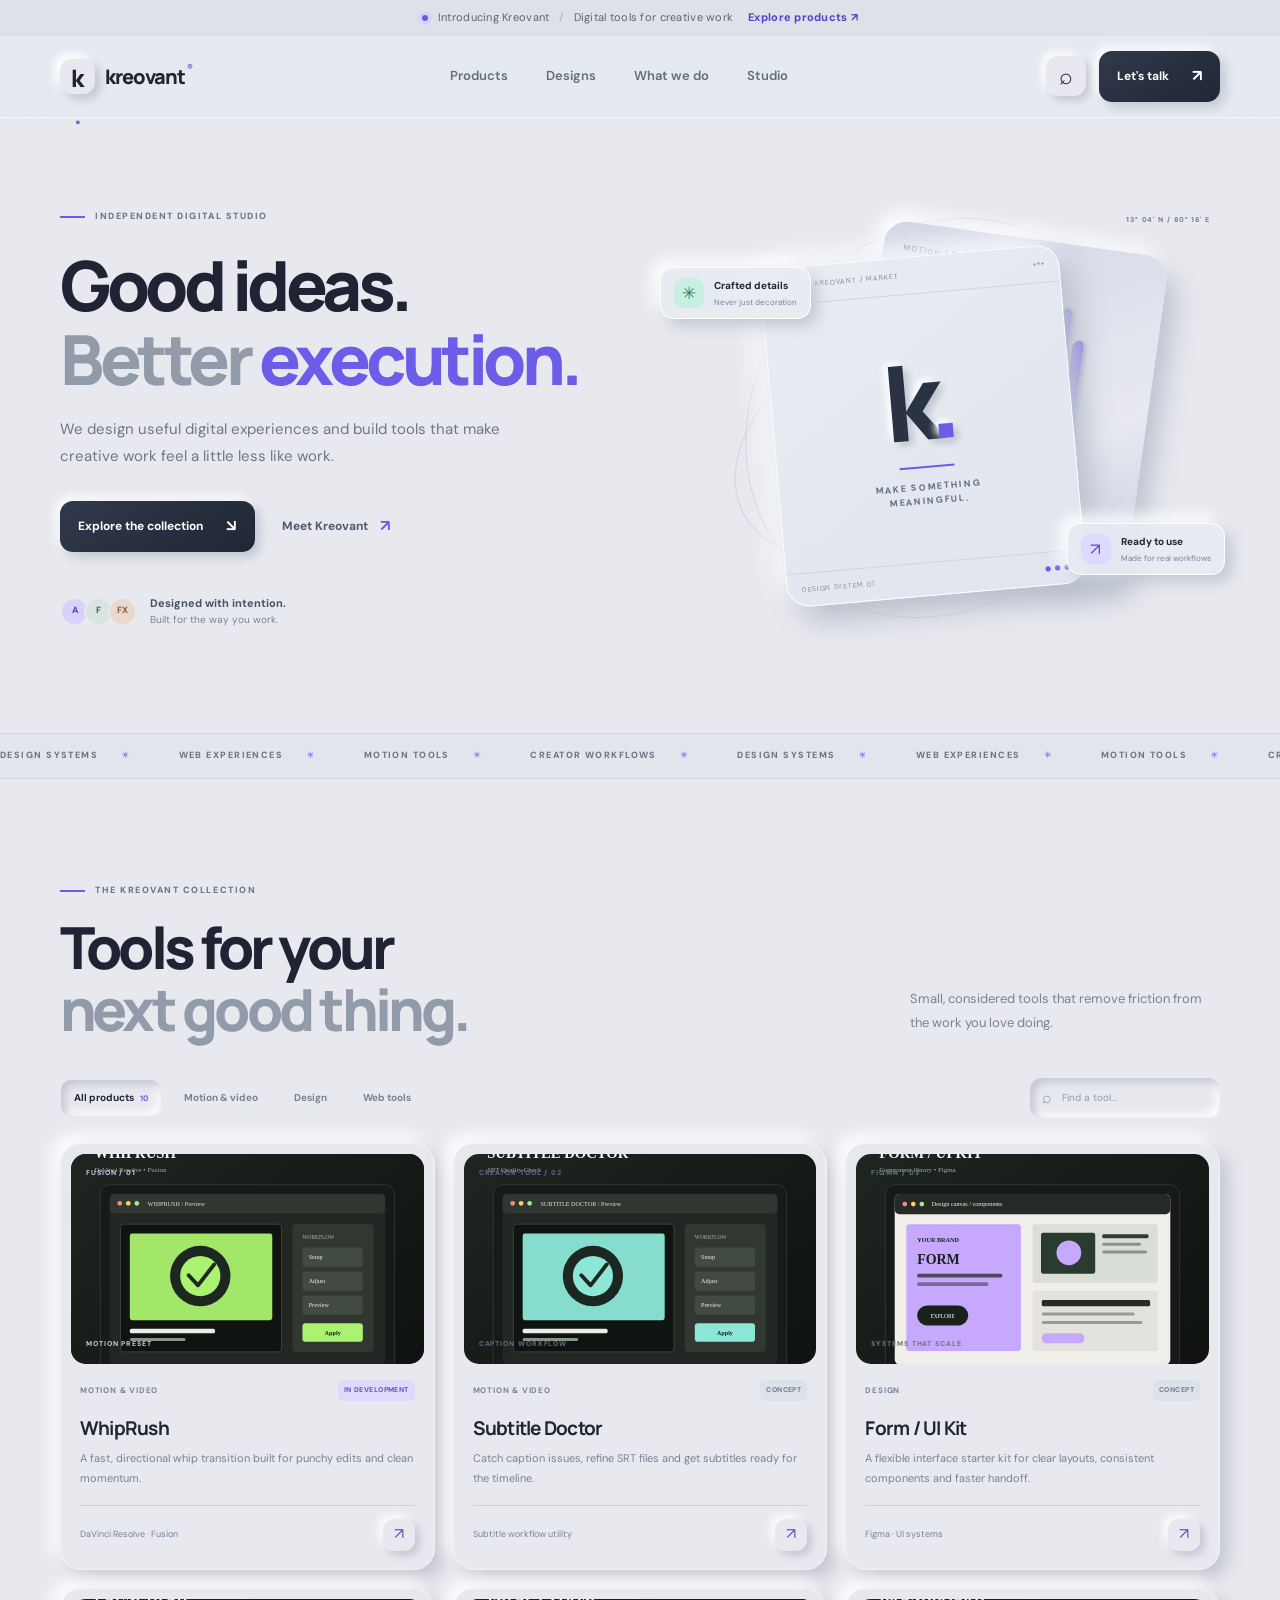
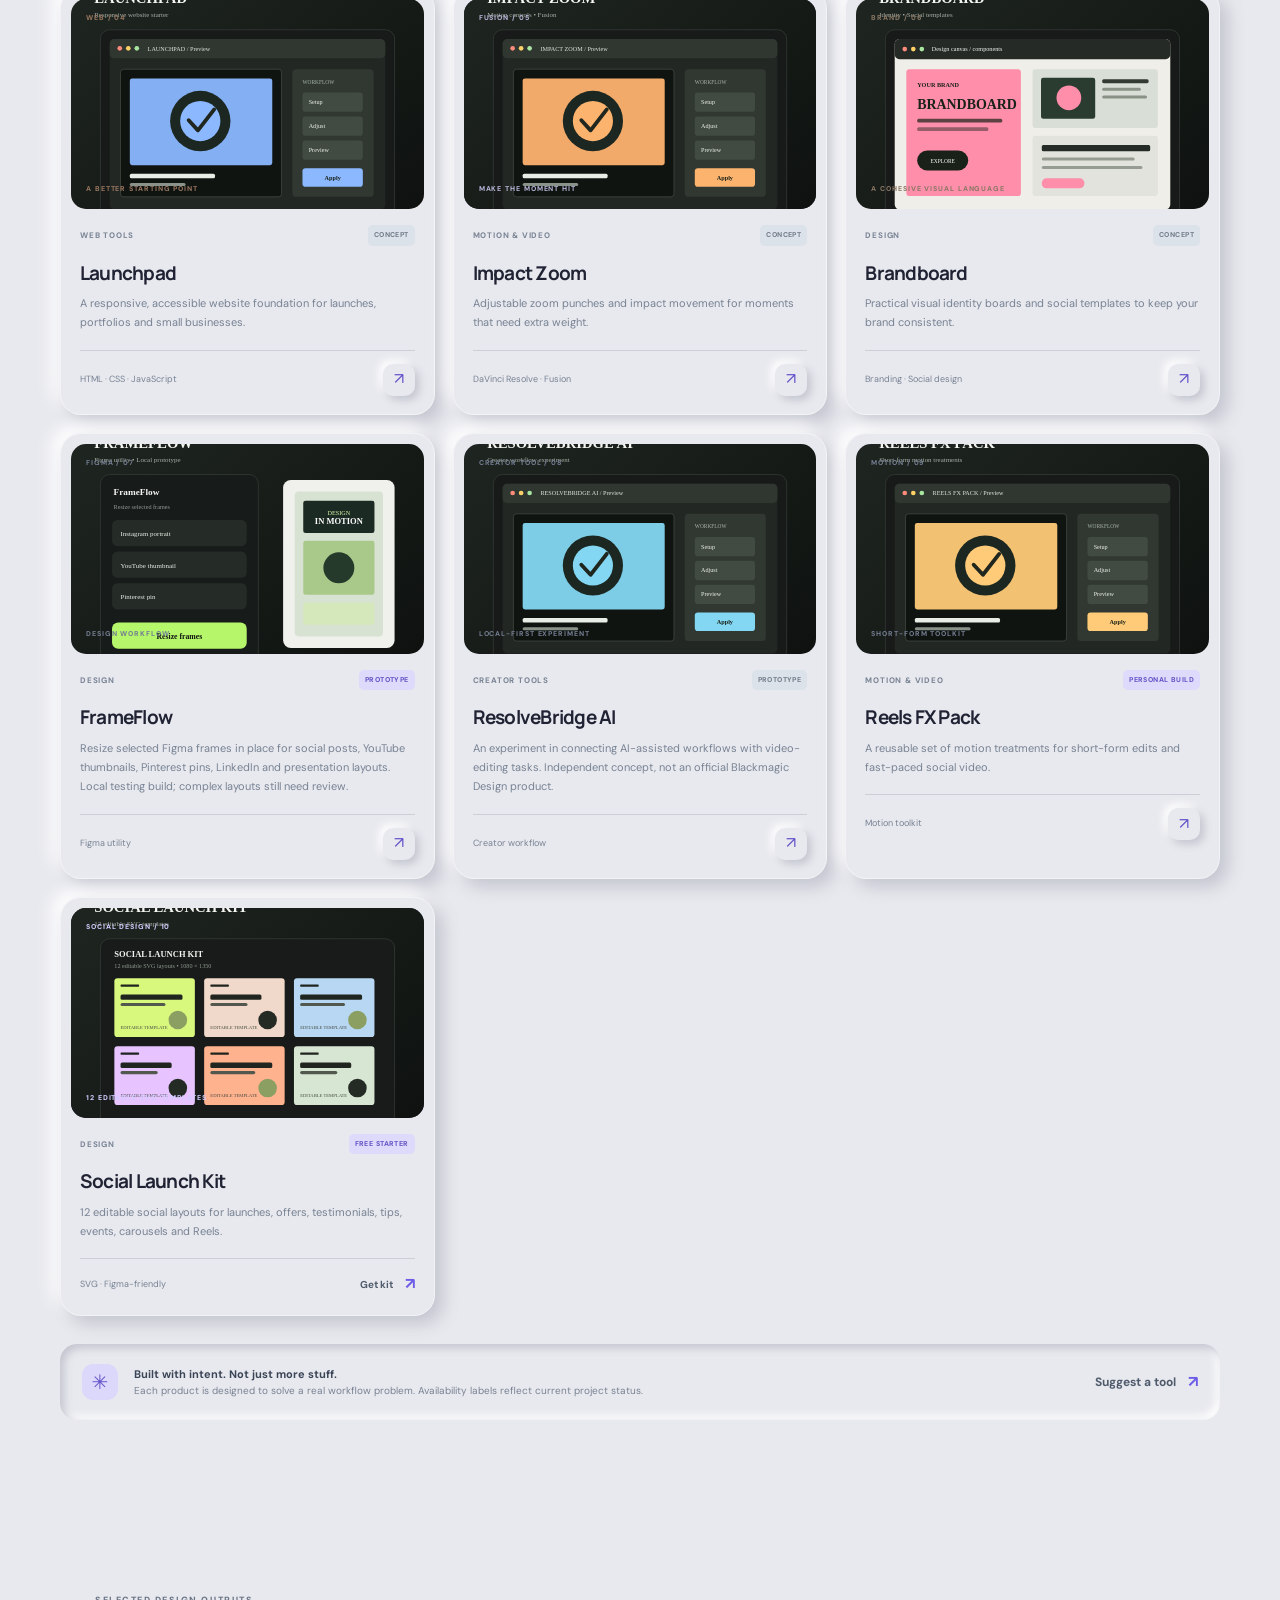
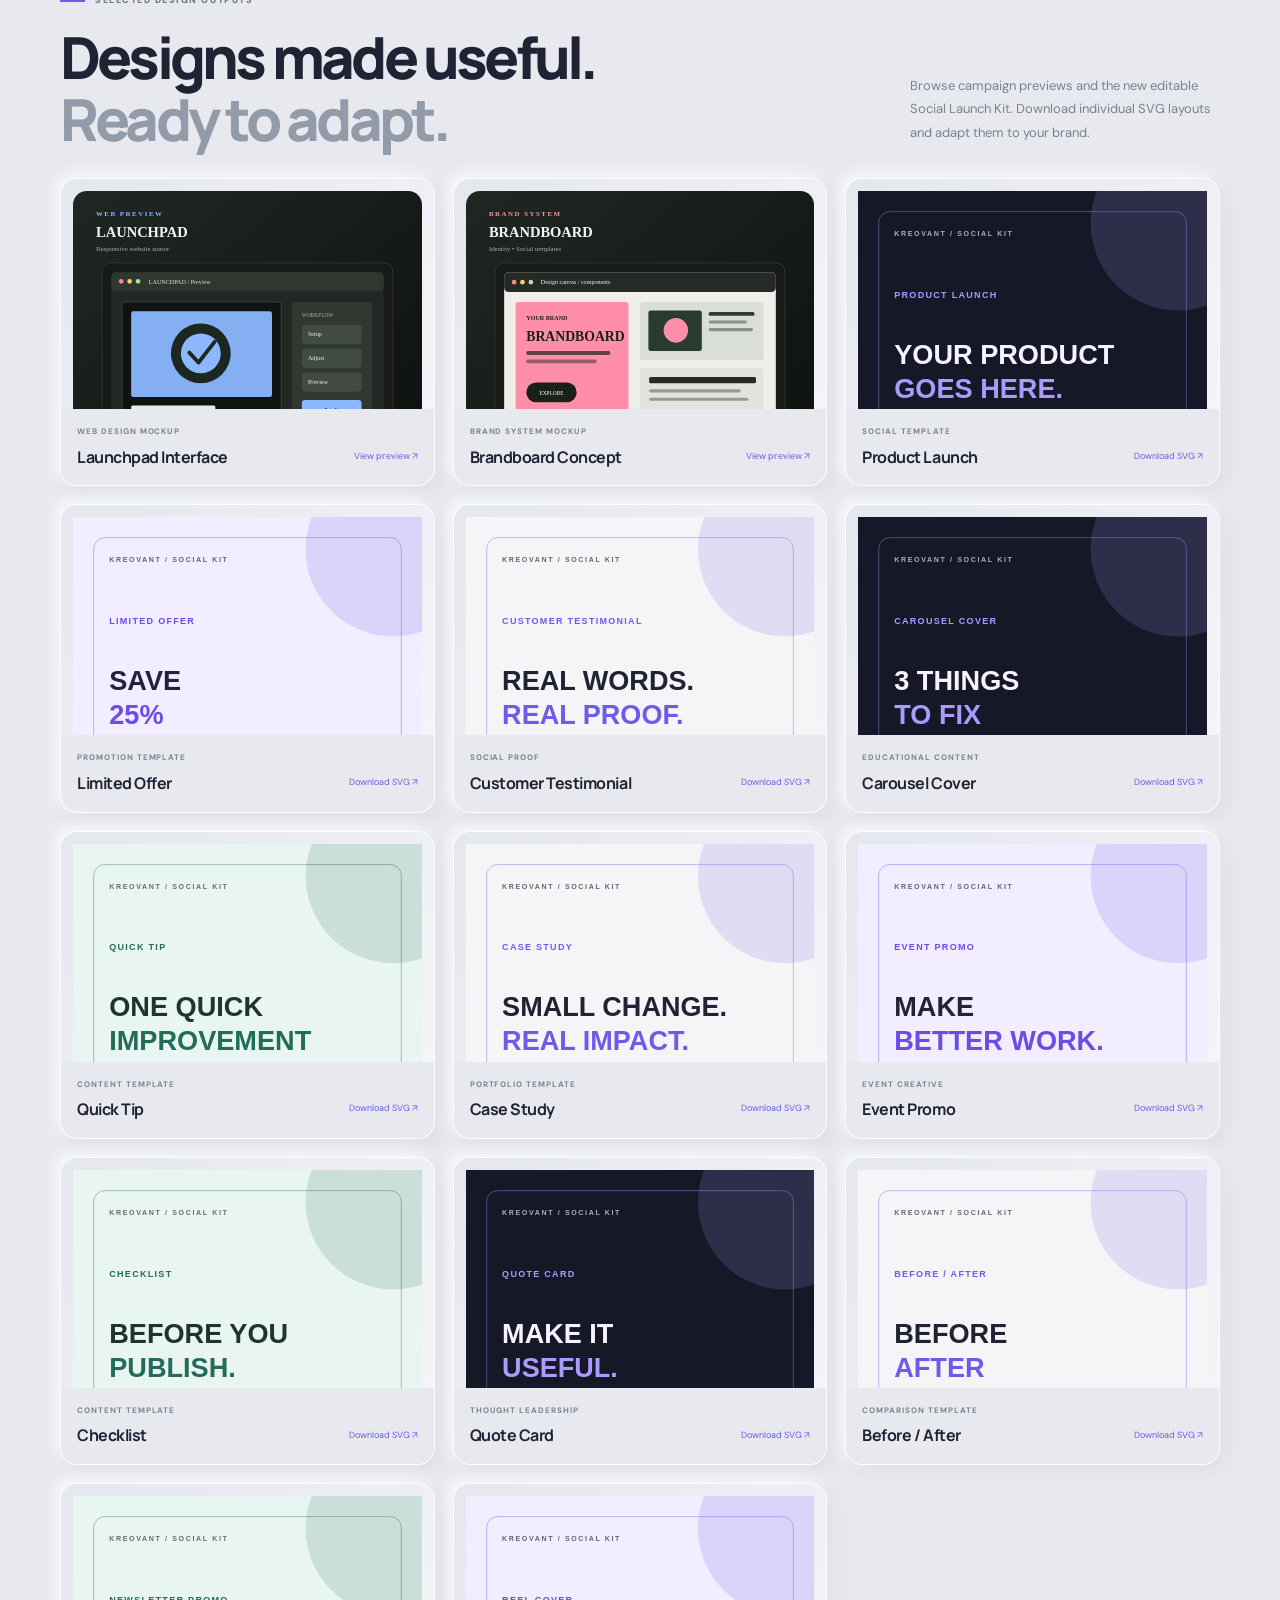
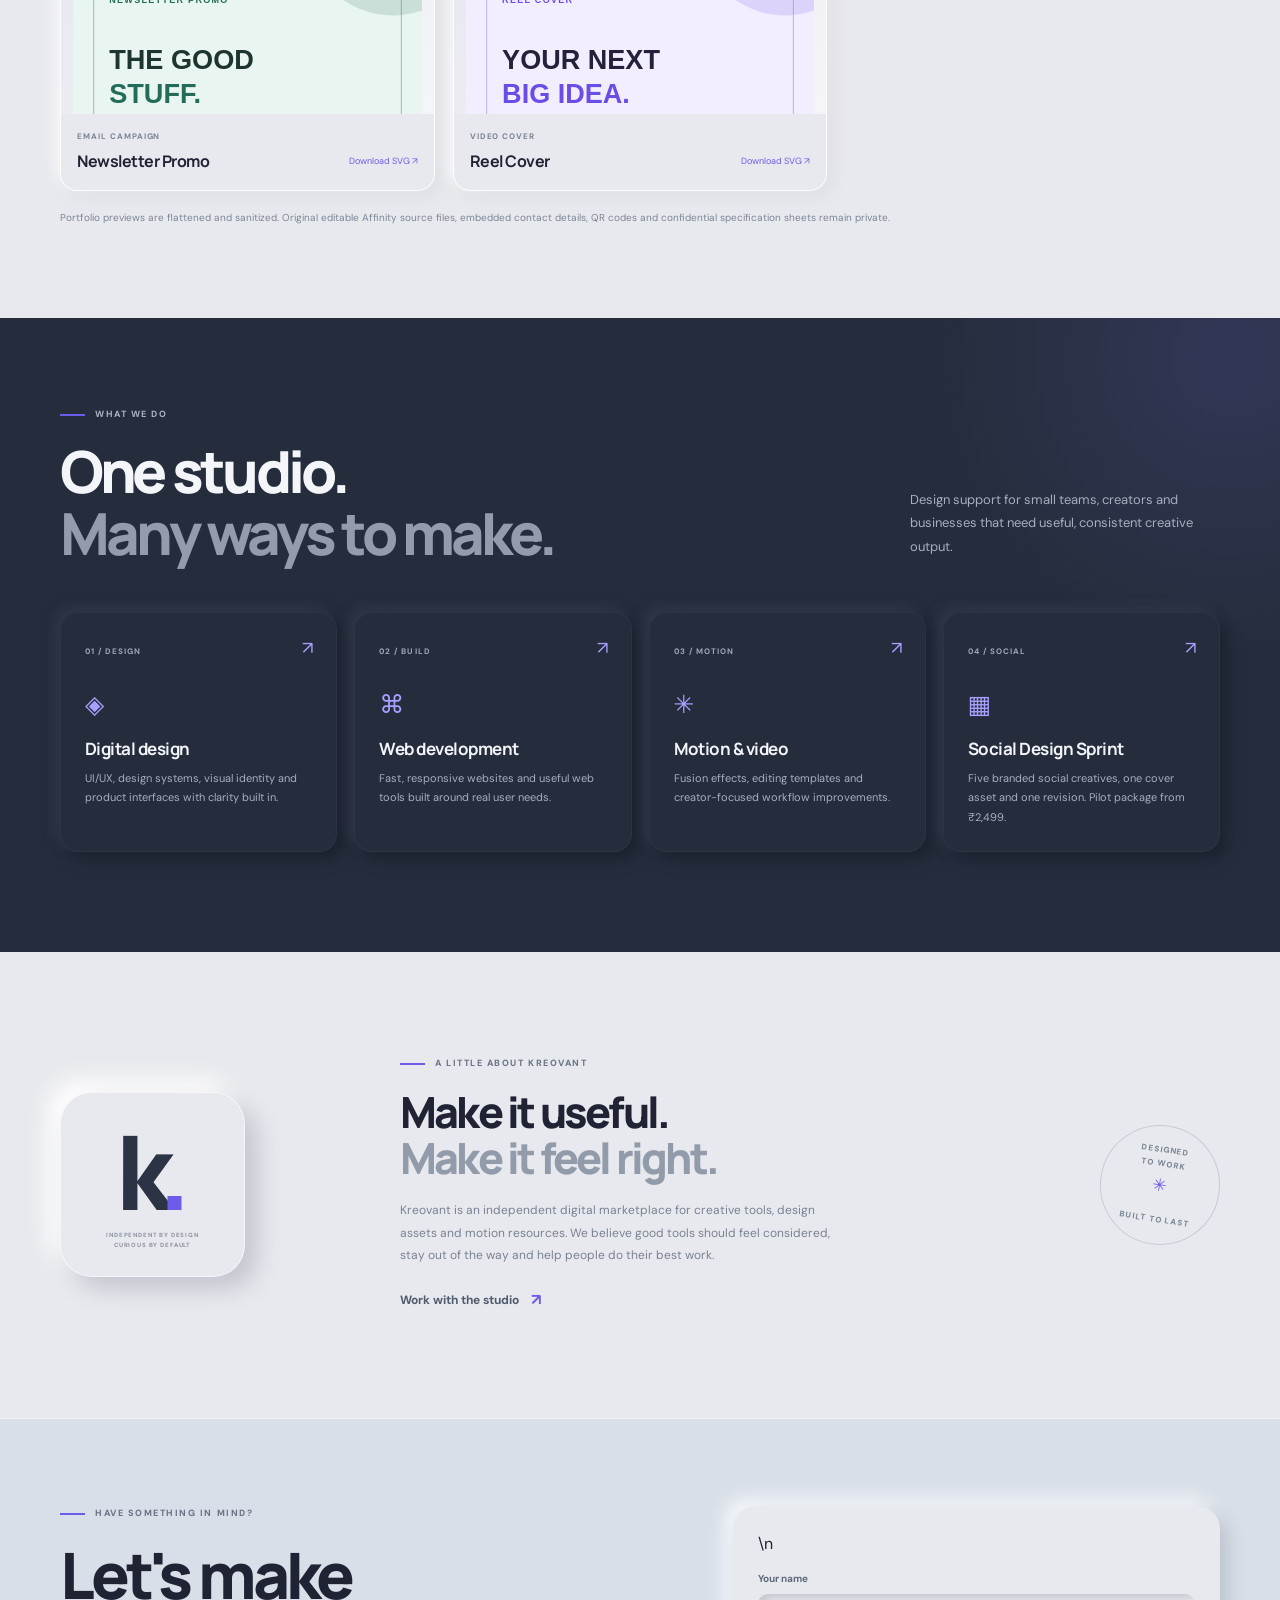
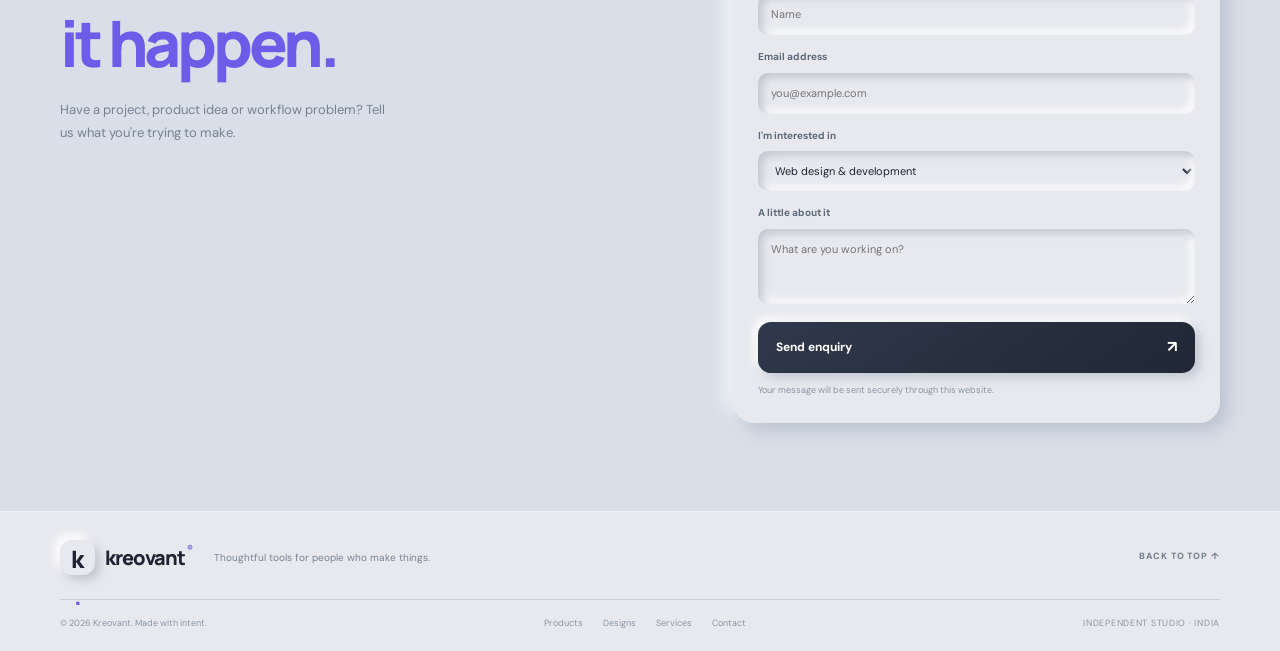
==== index.html @ fc33a212 "Connect contact form to website email API" ====
<!doctype html>
<html lang="en-IN">
<head>
<meta charset="utf-8"><meta name="viewport" content="width=device-width, initial-scale=1, viewport-fit=cover">
<title>Kreovant | Digital products for creative work</title>
<meta name="description" content="Digital products, editable design kits and motion resources for freelancers, creators and small teams.">
<meta name="theme-color" content="#e8e9ee">
<meta property="og:title" content="Kreovant | Digital products for creative work">
<meta property="og:description" content="Editable design kits, useful creative tools and resources for better workflows.">
<meta name="author" content="Kreovant">
<meta name="application-name" content="Kreovant">
<meta name="keywords" content="Kreovant, digital marketplace, UI design, Figma, web development, DaVinci Resolve, Fusion effects, motion design, digital products">
<meta name="robots" content="index,follow,max-image-preview:large">
<meta name="color-scheme" content="light">
<meta property="og:type" content="website">
<meta property="og:site_name" content="Kreovant">
<meta property="og:locale" content="en_IN">
<meta property="og:image" content="assets/brand/kreovant-social-card.svg">
<meta property="og:image:alt" content="Kreovant, digital tools and design assets">
<meta name="twitter:card" content="summary_large_image">
<meta name="twitter:title" content="Kreovant | Digital products for creative work">
<meta name="twitter:description" content="UI systems, web experiences and motion tools built for creative workflows.">
<meta name="twitter:image" content="assets/brand/kreovant-social-card.svg">
<link rel="icon" type="image/svg+xml" href="assets/brand/kreovant-mark.svg">
<link rel="apple-touch-icon" href="assets/brand/kreovant-mark.svg">
<link rel="preconnect" href="https://fonts.googleapis.com">
<link rel="preconnect" href="https://fonts.gstatic.com" crossorigin>
<link href="https://fonts.googleapis.com/css2?family=DM+Sans:wght@400;500;600;700&family=Manrope:wght@400;500;600;700;800&display=swap" rel="stylesheet">
<link rel="stylesheet" href="css/style.css">
<link rel="stylesheet" href="assets/brand/tokens.css">
</head>
<body id="top">
<a class="skip-link" href="#main-content">Skip to content</a>
<div class="announcement"><span class="announcement-dot"></span> Introducing Kreovant <span class="announcement-sep">/</span> Digital tools for creative work <a href="#products">Explore products <span aria-hidden="true">↗</span></a></div>
<header class="site-header">
  <a class="brand" href="#" aria-label="Kreovant home"><span class="brand-mark">k<span>.</span></span><span class="brand-name">kreovant<span>®</span></span></a>
  <nav class="desktop-nav" id="primaryNav" aria-label="Main navigation"><a href="#products">Products</a><a href="#design-work">Designs</a><a href="#services">What we do</a><a href="#studio">Studio</a></nav>
  <div class="header-actions"><button class="icon-btn search-toggle" aria-label="Search products" id="searchToggle">⌕</button><a class="button button-dark header-cta" href="#contact">Let's talk <span>↗</span></a><button class="menu-toggle icon-btn" id="menuToggle" aria-label="Toggle navigation" aria-controls="primaryNav" aria-expanded="false">☰</button></div>
</header>
<main id="main-content" tabindex="-1">
<section class="hero wrap">
  <div class="hero-copy">
    <div class="eyebrow"><span class="eyebrow-line"></span> INDEPENDENT DIGITAL STUDIO</div>
    <h1>Good ideas.<br><span class="headline-muted">Better</span> <span class="headline-accent">execution.</span></h1>
    <p class="hero-description">We design useful digital experiences and build tools that make creative work feel a little less like work.</p>
    <div class="hero-actions"><a class="button button-dark" href="#products">Explore the collection <span>↘</span></a><a class="text-link" href="#studio">Meet Kreovant <span>↗</span></a></div>
    <div class="hero-proof"><div class="avatar-stack"><span>A</span><span>F</span><span>FX</span></div><p><strong>Designed with intention.</strong><br><span>Built for the way you work.</span></p></div>
  </div>
  <div class="hero-art" aria-label="Abstract Kreovant marketplace showcase">
    <div class="art-orbit orbit-one"></div><div class="art-orbit orbit-two"></div>
    <div class="art-card art-card-back"><span class="mini-label">MOTION / 001</span><div class="art-wave"><i></i><i></i><i></i><i></i><i></i><i></i><i></i><i></i><i></i></div><span class="art-card-foot">MOVE WITH PURPOSE <b>↗</b></span></div>
    <div class="art-card art-card-front"><div class="art-top"><span class="app-dot"></span><span class="app-dot"></span><span class="app-dot"></span><span class="art-window-label">KREOVANT / MARKET</span><span class="art-window-menu">•••</span></div><div class="art-center"><div class="kreovant-symbol">k<span>.</span></div><div class="art-center-line"></div><span>MAKE SOMETHING<br>MEANINGFUL.</span></div><div class="art-bottom"><span>DESIGN SYSTEM 01</span><span>● ● ●</span></div></div>
    <div class="floating-chip chip-one"><span class="chip-icon">✳</span><span><b>Crafted details</b><small>Never just decoration</small></span></div>
    <div class="floating-chip chip-two"><span class="chip-icon purple">↗</span><span><b>Ready to use</b><small>Made for real workflows</small></span></div>
    <span class="art-coordinate">13° 04' N / 80° 16' E</span>
  </div>
</section>
<section class="ticker" aria-label="Studio capabilities"><div class="ticker-track"><span>DESIGN SYSTEMS <b>✳</b></span><span>WEB EXPERIENCES <b>✳</b></span><span>MOTION TOOLS <b>✳</b></span><span>CREATOR WORKFLOWS <b>✳</b></span><span>DESIGN SYSTEMS <b>✳</b></span><span>WEB EXPERIENCES <b>✳</b></span><span>MOTION TOOLS <b>✳</b></span><span>CREATOR WORKFLOWS <b>✳</b></span></div></section>
<section class="section wrap" id="products">
  <div class="section-heading"><div><div class="eyebrow"><span class="eyebrow-line"></span> THE KREOVANT COLLECTION</div><h2>Tools for your<br><span class="headline-muted">next good thing.</span></h2></div><p>Small, considered tools that remove friction from the work you love doing.</p></div>
  <div class="product-toolbar"><div class="filter-list" role="group" aria-label="Filter products"><button class="filter-pill active" data-filter="all">All products <span>10</span></button><button class="filter-pill" data-filter="motion">Motion & video</button><button class="filter-pill" data-filter="design">Design</button><button class="filter-pill" data-filter="web">Web tools</button></div><label class="product-search"><span>⌕</span><input id="productSearch" type="search" placeholder="Find a tool..." aria-label="Search products"></label></div>
  <div class="product-grid" id="productGrid">
    <article class="product-card" data-category="motion" data-search="whiprush fusion davinci resolve transition motion"><div class="product-visual visual-whip"><img class="product-artwork" src="assets/previews/whiprush-preview.svg" alt="Product interface preview" loading="lazy" decoding="async"><span class="visual-tag">FUSION / 01</span><span class="visual-foot">MOTION PRESET</span></div><div class="product-info"><div class="product-meta"><span class="product-category">MOTION & VIDEO</span><span class="status status-soon">IN DEVELOPMENT</span></div><h3>WhipRush</h3><p>A fast, directional whip transition built for punchy edits and clean momentum.</p><div class="product-bottom"><span class="product-type">DaVinci Resolve · Fusion</span><a href="#contact" class="round-arrow" aria-label="Ask about WhipRush">↗</a></div></div></article>
    <article class="product-card" data-category="motion" data-search="subtitle doctor captions subtitle quality control srt"><div class="product-visual visual-subtitle"><img class="product-artwork" src="assets/previews/subtitle-doctor-preview.svg" alt="" loading="lazy" decoding="async"><span class="visual-tag">CREATOR TOOL / 02</span><span class="visual-foot">CAPTION WORKFLOW</span></div><div class="product-info"><div class="product-meta"><span class="product-category">MOTION & VIDEO</span><span class="status status-concept">CONCEPT</span></div><h3>Subtitle Doctor</h3><p>Catch caption issues, refine SRT files and get subtitles ready for the timeline.</p><div class="product-bottom"><span class="product-type">Subtitle workflow utility</span><a href="#contact" class="round-arrow" aria-label="Ask about Subtitle Doctor">↗</a></div></div></article>
    <article class="product-card" data-category="design" data-search="form ui kit figma design system components"><div class="product-visual visual-form"><img class="product-artwork" src="assets/previews/form-ui-kit-preview.svg" alt="" loading="lazy" decoding="async"><span class="visual-tag">FIGMA / 03</span><span class="visual-foot">SYSTEMS THAT SCALE</span></div><div class="product-info"><div class="product-meta"><span class="product-category">DESIGN</span><span class="status status-concept">CONCEPT</span></div><h3>Form / UI Kit</h3><p>A flexible interface starter kit for clear layouts, consistent components and faster handoff.</p><div class="product-bottom"><span class="product-type">Figma · UI systems</span><a href="#contact" class="round-arrow" aria-label="Ask about Form UI Kit">↗</a></div></div></article>
    <article class="product-card" data-category="web" data-search="launchpad web starter responsive website landing page"><div class="product-visual visual-web"><img class="product-artwork" src="assets/previews/launchpad-preview.svg" alt="" loading="lazy" decoding="async"><span class="visual-tag">WEB / 04</span><span class="visual-foot">A BETTER STARTING POINT</span></div><div class="product-info"><div class="product-meta"><span class="product-category">WEB TOOLS</span><span class="status status-concept">CONCEPT</span></div><h3>Launchpad</h3><p>A responsive, accessible website foundation for launches, portfolios and small businesses.</p><div class="product-bottom"><span class="product-type">HTML · CSS · JavaScript</span><a href="#contact" class="round-arrow" aria-label="Ask about Launchpad">↗</a></div></div></article>
    <article class="product-card" data-category="motion" data-search="impact zoom resolve fusion zoom blur motion graphics"><div class="product-visual visual-impact"><img class="product-artwork" src="assets/previews/impact-zoom-preview.svg" alt="" loading="lazy" decoding="async"><span class="visual-tag">FUSION / 05</span><span class="visual-foot">MAKE THE MOMENT HIT</span></div><div class="product-info"><div class="product-meta"><span class="product-category">MOTION & VIDEO</span><span class="status status-concept">CONCEPT</span></div><h3>Impact Zoom</h3><p>Adjustable zoom punches and impact movement for moments that need extra weight.</p><div class="product-bottom"><span class="product-type">DaVinci Resolve · Fusion</span><a href="#contact" class="round-arrow" aria-label="Ask about Impact Zoom">↗</a></div></div></article>
    <article class="product-card" data-category="design" data-search="brandboard branding social media templates graphic design"><div class="product-visual visual-brand"><img class="product-artwork" src="assets/previews/brandboard-preview.svg" alt="" loading="lazy" decoding="async"><span class="visual-tag">BRAND / 06</span><span class="visual-foot">A COHESIVE VISUAL LANGUAGE</span></div><div class="product-info"><div class="product-meta"><span class="product-category">DESIGN</span><span class="status status-concept">CONCEPT</span></div><h3>Brandboard</h3><p>Practical visual identity boards and social templates to keep your brand consistent.</p><div class="product-bottom"><span class="product-type">Branding · Social design</span><a href="#contact" class="round-arrow" aria-label="Ask about Brandboard">↗</a></div></div></article>
    <article class="product-card" data-category="design" data-search="frameflow figma frame resizing design workflow"><div class="product-visual visual-frameflow"><img class="product-artwork" src="assets/previews/frameflow-preview.svg" alt="" loading="lazy" decoding="async"><span class="visual-tag">FIGMA / 07</span><span class="visual-foot">DESIGN WORKFLOW</span></div><div class="product-info"><div class="product-meta"><span class="product-category">DESIGN</span><span class="status status-soon">PROTOTYPE</span></div><h3>FrameFlow</h3><p>Resize selected Figma frames in place for social posts, YouTube thumbnails, Pinterest pins, LinkedIn and presentation layouts. Local testing build; complex layouts still need review.</p><div class="product-bottom"><span class="product-type">Figma utility</span><a href="#contact" class="round-arrow" aria-label="Ask about FrameFlow beta">↗</a></div></div></article>
    <article class="product-card" data-category="motion" data-search="resolvebridge ai local first davinci resolve creator workflow"><div class="product-visual visual-bridge"><img class="product-artwork" src="assets/previews/resolvebridge-ai-preview.svg" alt="" loading="lazy" decoding="async"><span class="visual-tag">CREATOR TOOL / 08</span><span class="visual-foot">LOCAL-FIRST EXPERIMENT</span></div><div class="product-info"><div class="product-meta"><span class="product-category">CREATOR TOOLS</span><span class="status status-concept">PROTOTYPE</span></div><h3>ResolveBridge AI</h3><p>An experiment in connecting AI-assisted workflows with video-editing tasks. Independent concept, not an official Blackmagic Design product.</p><div class="product-bottom"><span class="product-type">Creator workflow</span><a href="#contact" class="round-arrow" aria-label="Ask about ResolveBridge AI">↗</a></div></div></article>
    <article class="product-card" data-category="motion" data-search="reels fx pack short form motion treatments video effects"><div class="product-visual visual-reels"><img class="product-artwork" src="assets/previews/reels-fx-pack-preview.svg" alt="" loading="lazy" decoding="async"><span class="visual-tag">MOTION / 09</span><span class="visual-foot">SHORT-FORM TOOLKIT</span></div><div class="product-info"><div class="product-meta"><span class="product-category">MOTION & VIDEO</span><span class="status status-soon">PERSONAL BUILD</span></div><h3>Reels FX Pack</h3><p>A reusable set of motion treatments for short-form edits and fast-paced social video.</p><div class="product-bottom"><span class="product-type">Motion toolkit</span><a href="#contact" class="round-arrow" aria-label="Ask about Reels FX Pack">↗</a></div></div></article>
    <article class="product-card" data-category="design" data-search="social launch kit editable svg instagram social media templates marketing launch offer testimonial carousel reel"><div class="product-visual visual-socialkit"><img class="product-artwork" src="assets/previews/social-launch-kit-preview.svg" alt="" loading="lazy" decoding="async"><span class="visual-tag">SOCIAL DESIGN / 10</span><span class="visual-foot">12 EDITABLE SVG TEMPLATES</span></div><div class="product-info"><div class="product-meta"><span class="product-category">DESIGN</span><span class="status status-soon">FREE STARTER</span></div><h3>Social Launch Kit</h3><p>12 editable social layouts for launches, offers, testimonials, tips, events, carousels and Reels.</p><div class="product-bottom"><span class="product-type">SVG · Figma-friendly</span><a href="social-launch-kit.html" class="text-link">Get kit <span>↗</span></a></div></div></article>
  </div>
  <div class="empty-state" id="emptyState" hidden><span>⌕</span><h3>No matching tools</h3><p>Try another search or choose a different category.</p><button class="button button-soft" id="resetFilters">Reset filters</button></div>
  <div class="collection-note"><span class="note-icon">✳</span><p><strong>Built with intent. Not just more stuff.</strong><br>Each product is designed to solve a real workflow problem. Availability labels reflect current project status.</p><a href="#contact" class="text-link">Suggest a tool <span>↗</span></a></div>
</section>
<section class="section design-market wrap" id="design-work">
  <div class="section-heading"><div><div class="eyebrow"><span class="eyebrow-line"></span> SELECTED DESIGN OUTPUTS</div><h2>Designs made useful.<br><span class="headline-muted">Ready to adapt.</span></h2></div><p>Browse campaign previews and the new editable Social Launch Kit. Download individual SVG layouts and adapt them to your brand.</p></div>
  <div class="design-grid">
    <a class="design-card" href="assets/previews/launchpad-preview.svg" target="_blank" rel="noopener"><div class="design-image"><img src="assets/previews/launchpad-preview.svg" alt="Illustrative Launchpad website interface mockup" loading="lazy"></div><div class="design-meta"><span>WEB DESIGN MOCKUP</span><b>Launchpad Interface</b><small>View preview ↗</small></div></a>
    <a class="design-card" href="assets/previews/brandboard-preview.svg" target="_blank" rel="noopener"><div class="design-image"><img src="assets/previews/brandboard-preview.svg" alt="Illustrative brandboard design-system mockup" loading="lazy"></div><div class="design-meta"><span>BRAND SYSTEM MOCKUP</span><b>Brandboard Concept</b><small>View preview ↗</small></div></a>
    <a class="design-card" href="assets/kits/social-launch-kit/01-product-launch.svg" download><div class="design-image"><img src="assets/kits/social-launch-kit/01-product-launch.svg" alt="Editable Product Launch SVG template" loading="lazy"></div><div class="design-meta"><span>SOCIAL TEMPLATE</span><b>Product Launch</b><small>Download SVG ↗</small></div></a>
    <a class="design-card" href="assets/kits/social-launch-kit/02-limited-offer.svg" download><div class="design-image"><img src="assets/kits/social-launch-kit/02-limited-offer.svg" alt="Editable Limited Offer SVG template" loading="lazy"></div><div class="design-meta"><span>PROMOTION TEMPLATE</span><b>Limited Offer</b><small>Download SVG ↗</small></div></a>
    <a class="design-card" href="assets/kits/social-launch-kit/03-customer-love.svg" download><div class="design-image"><img src="assets/kits/social-launch-kit/03-customer-love.svg" alt="Editable Customer Testimonial SVG template" loading="lazy"></div><div class="design-meta"><span>SOCIAL PROOF</span><b>Customer Testimonial</b><small>Download SVG ↗</small></div></a>
    <a class="design-card" href="assets/kits/social-launch-kit/04-carousel-cover.svg" download><div class="design-image"><img src="assets/kits/social-launch-kit/04-carousel-cover.svg" alt="Editable Carousel Cover SVG template" loading="lazy"></div><div class="design-meta"><span>EDUCATIONAL CONTENT</span><b>Carousel Cover</b><small>Download SVG ↗</small></div></a>
    <a class="design-card" href="assets/kits/social-launch-kit/05-quick-tip.svg" download><div class="design-image"><img src="assets/kits/social-launch-kit/05-quick-tip.svg" alt="Editable Quick Tip SVG template" loading="lazy"></div><div class="design-meta"><span>CONTENT TEMPLATE</span><b>Quick Tip</b><small>Download SVG ↗</small></div></a>
    <a class="design-card" href="assets/kits/social-launch-kit/06-case-study.svg" download><div class="design-image"><img src="assets/kits/social-launch-kit/06-case-study.svg" alt="Editable Case Study SVG template" loading="lazy"></div><div class="design-meta"><span>PORTFOLIO TEMPLATE</span><b>Case Study</b><small>Download SVG ↗</small></div></a>
    <a class="design-card" href="assets/kits/social-launch-kit/07-event-promo.svg" download><div class="design-image"><img src="assets/kits/social-launch-kit/07-event-promo.svg" alt="Editable Event Promo SVG template" loading="lazy"></div><div class="design-meta"><span>EVENT CREATIVE</span><b>Event Promo</b><small>Download SVG ↗</small></div></a>
    <a class="design-card" href="assets/kits/social-launch-kit/08-checklist.svg" download><div class="design-image"><img src="assets/kits/social-launch-kit/08-checklist.svg" alt="Editable Checklist SVG template" loading="lazy"></div><div class="design-meta"><span>CONTENT TEMPLATE</span><b>Checklist</b><small>Download SVG ↗</small></div></a>
    <a class="design-card" href="assets/kits/social-launch-kit/09-quote-card.svg" download><div class="design-image"><img src="assets/kits/social-launch-kit/09-quote-card.svg" alt="Editable Quote Card SVG template" loading="lazy"></div><div class="design-meta"><span>THOUGHT LEADERSHIP</span><b>Quote Card</b><small>Download SVG ↗</small></div></a>
    <a class="design-card" href="assets/kits/social-launch-kit/10-before-after.svg" download><div class="design-image"><img src="assets/kits/social-launch-kit/10-before-after.svg" alt="Editable Before / After SVG template" loading="lazy"></div><div class="design-meta"><span>COMPARISON TEMPLATE</span><b>Before / After</b><small>Download SVG ↗</small></div></a>
    <a class="design-card" href="assets/kits/social-launch-kit/11-newsletter.svg" download><div class="design-image"><img src="assets/kits/social-launch-kit/11-newsletter.svg" alt="Editable Newsletter Promo SVG template" loading="lazy"></div><div class="design-meta"><span>EMAIL CAMPAIGN</span><b>Newsletter Promo</b><small>Download SVG ↗</small></div></a>
    <a class="design-card" href="assets/kits/social-launch-kit/12-reel-cover.svg" download><div class="design-image"><img src="assets/kits/social-launch-kit/12-reel-cover.svg" alt="Editable Reel Cover SVG template" loading="lazy"></div><div class="design-meta"><span>VIDEO COVER</span><b>Reel Cover</b><small>Download SVG ↗</small></div></a>
  </div>
  <p class="privacy-note">Portfolio previews are flattened and sanitized. Original editable Affinity source files, embedded contact details, QR codes and confidential specification sheets remain private.</p>
</section>
<section class="services-band" id="services"><div class="wrap services-inner"><div class="section-heading light-heading"><div><div class="eyebrow"><span class="eyebrow-line"></span> WHAT WE DO</div><h2>One studio.<br><span>Many ways to make.</span></h2></div><p>Design support for small teams, creators and businesses that need useful, consistent creative output.</p></div><div class="service-grid"><article class="service-card"><span class="service-number">01 / DESIGN</span><div class="service-icon">◈</div><h3>Digital design</h3><p>UI/UX, design systems, visual identity and product interfaces with clarity built in.</p><span class="service-arrow">↗</span></article><article class="service-card"><span class="service-number">02 / BUILD</span><div class="service-icon">⌘</div><h3>Web development</h3><p>Fast, responsive websites and useful web tools built around real user needs.</p><span class="service-arrow">↗</span></article><article class="service-card"><span class="service-number">03 / MOTION</span><div class="service-icon">✳</div><h3>Motion & video</h3><p>Fusion effects, editing templates and creator-focused workflow improvements.</p><span class="service-arrow">↗</span></article><article class="service-card"><span class="service-number">04 / SOCIAL</span><div class="service-icon">▦</div><h3>Social Design Sprint</h3><p>Five branded social creatives, one cover asset and one revision. Pilot package from ₹2,499.</p><a class="service-arrow" href="#contact" aria-label="Enquire about Social Design Sprint">↗</a></article></div></div></section>
<section class="studio-section wrap" id="studio"><div class="studio-mark"><span>k<span>.</span></span><div class="studio-mark-caption">INDEPENDENT BY DESIGN<br>CURIOUS BY DEFAULT</div></div><div class="studio-copy"><div class="eyebrow"><span class="eyebrow-line"></span> A LITTLE ABOUT KREOVANT</div><h2>Make it useful.<br><span class="headline-muted">Make it feel right.</span></h2><p>Kreovant is an independent digital marketplace for creative tools, design assets and motion resources. We believe good tools should feel considered, stay out of the way and help people do their best work.</p><a class="text-link" href="#contact">Work with the studio <span>↗</span></a></div><div class="studio-stamp">DESIGNED<br>TO WORK <span>✳</span><br>BUILT TO LAST</div></section>
<section class="contact-section" id="contact"><div class="wrap contact-inner"><div><div class="eyebrow"><span class="eyebrow-line"></span> HAVE SOMETHING IN MIND?</div><h2>Let's make<br><span>it happen.</span></h2><p>Have a project, product idea or workflow problem? Tell us what you're trying to make.</p></div><form class="contact-form" id="contactForm">\n<input type="hidden" name="website" tabindex="-1" autocomplete="off" aria-hidden="true"><label for="contactName">Your name</label><input id="contactName" name="name" required placeholder="Name"><label for="contactEmail">Email address</label><input id="contactEmail" name="email" type="email" required placeholder="you@example.com"><label for="contactType">I'm interested in</label><select id="contactType" name="interest"><option>Web design & development</option><option>Figma / UI design</option><option>DaVinci Resolve effects</option><option>Digital products</option><option>Social Design Sprint (₹2,499 pilot)</option><option>Something else</option></select><label for="contactMessage">A little about it</label><textarea id="contactMessage" name="message" rows="3" placeholder="What are you working on?"></textarea><button class="button button-dark form-submit" type="submit">Send enquiry <span>↗</span></button><p class="form-note" id="formNote" role="status" aria-live="polite">Your message will be sent securely through this website.</p></form></div></section>
</main>
<footer class="site-footer"><div class="wrap footer-top"><a class="brand" href="#"><span class="brand-mark">k<span>.</span></span><span class="brand-name">kreovant<span>®</span></span></a><p>Thoughtful tools for people who make things.</p><a href="#top" class="back-top">BACK TO TOP ↑</a></div><div class="wrap footer-bottom"><span>© <span id="year"></span> Kreovant. Made with intent.</span><div><a href="#products">Products</a><a href="#design-work">Designs</a><a href="#services">Services</a><a href="#contact">Contact</a></div><span class="footer-location">INDEPENDENT STUDIO · INDIA</span></div></footer>
<div class="search-overlay" id="searchOverlay" role="dialog" aria-modal="true" aria-labelledby="overlaySearchTitle" hidden><div class="search-panel"><button id="closeSearch" class="icon-btn close-search" aria-label="Close search">×</button><label id="overlaySearchTitle" for="overlaySearch">Find something good</label><input id="overlaySearch" type="search" placeholder="Try “Fusion”, “Figma” or “web”"><p>Search the collection to find your next tool.</p><div id="searchResults" aria-live="polite" aria-atomic="true"></div></div></div>
<script src="js/main.js"></script>
</body></html>
---- css/style.css ----
:root{--bg:#e8e9ee;--shadow-dark:#c3c5cf;--shadow-light:#fff;--ink:#202334;--muted:#6e7284;--accent:#6c5ce7;--accent-2:#9b91ff;--accent-mint:#9ce6d1;--line:rgba(111,116,139,.22);--dark:#191b29;--radius:24px}*{box-sizing:border-box}html{scroll-behavior:smooth;scroll-padding-top:90px}body{margin:0;background:var(--bg);color:var(--ink);font-family:'DM Sans',system-ui,sans-serif;line-height:1.55}a{color:inherit;text-decoration:none}button,input,select,textarea{font:inherit}button,a{-webkit-tap-highlight-color:transparent}button{color:inherit}.wrap{width:min(1160px,calc(100% - 48px));margin-inline:auto}.announcement{min-height:36px;padding:7px 24px;display:flex;align-items:center;justify-content:center;gap:10px;background:#dfe1e8;color:#596577;font-size:11px;letter-spacing:.025em}.announcement-dot{width:6px;height:6px;border-radius:50%;background:#6c5ce7;box-shadow:0 0 0 4px #d9d4ff}.announcement-sep{opacity:.4}.announcement a{font-weight:700;color:#5142c9;margin-left:5px}.site-header{height:82px;padding:0 max(24px,calc((100% - 1160px)/2));display:flex;align-items:center;justify-content:space-between;gap:24px;position:sticky;top:0;z-index:20;background:rgba(228,233,240,.84);backdrop-filter:blur(18px);border-bottom:1px solid rgba(255,255,255,.65)}.brand{display:inline-flex;align-items:center;gap:10px;flex-shrink:0}.brand-mark{width:35px;height:35px;display:grid;place-items:center;background:var(--bg);border-radius:12px;box-shadow:5px 5px 10px var(--shadow-dark),-5px -5px 10px var(--shadow-light);font-family:Manrope,sans-serif;font-size:24px;font-weight:800;letter-spacing:-3px;padding-right:3px}.brand-mark span,.brand-name span{color:var(--accent)}.brand-name{font-family:Manrope,sans-serif;font-weight:800;font-size:20px;letter-spacing:-1px}.brand-name span{font-size:9px;vertical-align:top;margin-left:2px}.desktop-nav{display:flex;align-items:center;gap:38px;margin-left:auto;margin-right:auto}.desktop-nav a{font-size:13px;font-weight:600;color:#626d7d;transition:color .2s}.desktop-nav a:hover{color:var(--accent)}.header-actions{display:flex;align-items:center;gap:13px}.button{display:inline-flex;align-items:center;justify-content:center;gap:23px;border:0;border-radius:13px;padding:13px 18px;font-size:12px;font-weight:700;cursor:pointer;transition:transform .2s,box-shadow .2s}.button:hover{transform:translateY(-2px)}.button span{font-size:16px}.button-dark{background:linear-gradient(145deg,#30394b,#202735);color:#fff;box-shadow:5px 5px 11px #c0c7d1,-4px -4px 10px #fff}.button-dark:hover{box-shadow:7px 7px 15px #b8c0cc,-5px -5px 12px #fff}.button-soft{background:var(--bg);box-shadow:5px 5px 10px var(--shadow-dark),-5px -5px 10px var(--shadow-light)}.icon-btn{border:0;background:var(--bg);border-radius:12px;width:40px;height:40px;display:grid;place-items:center;box-shadow:4px 4px 8px var(--shadow-dark),-4px -4px 8px var(--shadow-light);cursor:pointer;font-size:23px}.menu-toggle{display:none}.hero{min-height:615px;display:grid;grid-template-columns:1fr 1fr;align-items:center;gap:44px;padding-top:50px;padding-bottom:66px}.hero-copy{padding:12px 0 10px}.eyebrow{display:flex;align-items:center;gap:10px;color:#697486;font-size:9px;font-weight:800;letter-spacing:.17em}.eyebrow-line{width:25px;height:2px;background:var(--accent);display:inline-block}.hero h1,.section-heading h2,.studio-copy h2,.contact-inner h2{font-family:Manrope,sans-serif;font-size:clamp(45px,5.4vw,72px);line-height:1.07;letter-spacing:-.065em;font-weight:800;margin:24px 0 20px}.headline-muted{color:#929baa}.headline-accent{color:var(--accent)}.hero-description{font-size:15px;line-height:1.85;color:#6d7788;max-width:440px}.hero-actions{display:flex;align-items:center;gap:27px;margin-top:30px}.text-link{font-size:12px;font-weight:700;color:#4f5b6c;display:inline-flex;gap:12px;align-items:center}.text-link span{font-size:16px;color:var(--accent)}.hero-proof{display:flex;align-items:center;gap:13px;margin-top:43px}.avatar-stack{display:flex;padding-left:5px}.avatar-stack span{width:29px;height:29px;border-radius:50%;border:2px solid var(--bg);margin-left:-5px;display:grid;place-items:center;background:#d7d1fb;color:#5144ba;font-size:9px;font-weight:800}.avatar-stack span:nth-child(2){background:#d7e4df;color:#45665b}.avatar-stack span:nth-child(3){background:#e9d8cd;color:#8a5e48}.hero-proof p{font-size:10px;line-height:1.55;color:#778293;margin:0}.hero-proof strong{font-size:11px;color:#465164}.hero-art{height:465px;position:relative;display:grid;place-items:center;isolation:isolate}.hero-art:before{content:"";position:absolute;width:360px;height:360px;border-radius:50%;background:radial-gradient(circle,rgba(128,115,238,.19),rgba(128,115,238,0) 70%);z-index:-2}.art-orbit{position:absolute;border:1px solid rgba(125,135,161,.22);border-radius:50%;transform:rotate(-25deg)}.orbit-one{width:440px;height:250px}.orbit-two{width:370px;height:420px;transform:rotate(40deg)}.art-card{position:absolute;width:300px;height:340px;border-radius:23px;overflow:hidden}.art-card-back{width:285px;height:330px;transform:translate(64px,-16px) rotate(8deg);background:linear-gradient(150deg,#d1d5e5,#e8e9f1 65%,#c7cde0);box-shadow:12px 16px 28px #b9c0ce,-8px -8px 18px #fff;padding:20px;display:flex;flex-direction:column;justify-content:space-between}.mini-label,.art-card-foot,.art-coordinate,.visual-tag,.visual-foot{font-size:8px;font-weight:800;letter-spacing:.13em;color:#737d91}.art-wave{height:170px;display:flex;align-items:center;justify-content:center;gap:5px;transform:skewY(-13deg)}.art-wave i{width:11px;border-radius:10px;background:linear-gradient(180deg,#8b7df2,#b8b3f8);height:42%;box-shadow:2px 2px 5px #a4a8c2}.art-wave i:nth-child(2n){height:80%}.art-wave i:nth-child(3n){height:60%}.art-wave i:nth-child(4n){height:100%}.art-card-foot{display:flex;justify-content:space-between}.art-card-foot b{font-size:14px;color:var(--accent)}.art-card-front{background:linear-gradient(145deg,#e9edf3,#dfe5ee);border:1px solid rgba(255,255,255,.9);box-shadow:12px 15px 30px #b6becb,-10px -10px 24px #fff;transform:translate(-18px,8px) rotate(-5deg);display:flex;flex-direction:column}.art-top{height:37px;border-bottom:1px solid #cfd6e1;display:flex;align-items:center;padding:0 14px;gap:5px}.app-dot{width:5px;height:5px;border-radius:50%;background:#a9b1c0}.art-window-label{font-size:7px;letter-spacing:.12em;margin-left:10px;color:#818b9b}.art-window-menu{margin-left:auto;font-size:10px;color:#929bad}.art-center{flex:1;display:flex;flex-direction:column;align-items:center;justify-content:center;gap:13px;text-align:center;font-size:9px;letter-spacing:.19em;font-weight:800;color:#667186}.kreovant-symbol{font-family:Manrope,sans-serif;font-size:105px;line-height:1;letter-spacing:-15px;padding-right:12px;font-weight:800;color:#2a3344;text-shadow:4px 4px 7px #c0c7d2,-4px -4px 7px #fff}.kreovant-symbol span{color:var(--accent)}.art-center-line{width:55px;height:2px;background:var(--accent)}.art-bottom{height:33px;border-top:1px solid #cfd6e1;padding:0 14px;display:flex;align-items:center;justify-content:space-between;font-size:7px;letter-spacing:.1em;color:#8a93a3}.art-bottom span:last-child{color:var(--accent)}.floating-chip{position:absolute;z-index:3;display:flex;align-items:center;gap:10px;background:rgba(231,236,243,.88);border:1px solid rgba(255,255,255,.9);border-radius:14px;padding:10px 13px;box-shadow:7px 7px 15px #c0c8d3,-7px -7px 15px #fff;backdrop-filter:blur(10px)}.chip-one{top:82px;left:-2px}.chip-two{bottom:75px;right:-5px}.chip-icon{width:30px;height:30px;display:grid;place-items:center;background:#c9efe3;color:#317c67;border-radius:9px;font-size:17px}.chip-icon.purple{background:#dedaff;color:#5c4bd0}.floating-chip b,.floating-chip small{display:block}.floating-chip b{font-size:10px}.floating-chip small{font-size:8px;color:#7a8494;margin-top:2px}.art-coordinate{position:absolute;right:10px;top:30px;font-size:7px}.ticker{overflow:hidden;border-block:1px solid rgba(137,150,170,.2);padding:15px 0;background:rgba(218,224,233,.45)}.ticker-track{display:flex;align-items:center;justify-content:space-around;gap:48px;width:max-content;min-width:100%;animation:ticker 34s linear infinite}.ticker-track span{font-size:9px;font-weight:800;letter-spacing:.16em;color:#697486;white-space:nowrap}.ticker-track b{color:var(--accent);margin-left:20px}@keyframes ticker{to{transform:translateX(-25%)}}.section{padding-top:105px;padding-bottom:100px}.section-heading{display:flex;align-items:end;justify-content:space-between;gap:40px;margin-bottom:38px}.section-heading h2,.studio-copy h2{font-size:clamp(40px,4.6vw,58px);margin:18px 0 0}.section-heading>p{max-width:310px;font-size:13px;line-height:1.8;color:#778293;margin:0 0 6px}.product-toolbar{display:flex;justify-content:space-between;align-items:center;gap:20px;margin-bottom:25px}.filter-list{display:flex;gap:8px;flex-wrap:wrap}.filter-pill{border:1px solid transparent;background:transparent;border-radius:11px;padding:10px 13px;font-size:10px;font-weight:700;color:#788293;cursor:pointer;transition:all .2s}.filter-pill:hover{color:var(--ink)}.filter-pill.active{background:var(--bg);color:var(--ink);box-shadow:inset 4px 4px 8px var(--shadow-dark),inset -4px -4px 8px var(--shadow-light)}.filter-pill span{font-size:8px;margin-left:4px;color:var(--accent)}.product-search{height:40px;width:190px;flex-shrink:0;display:flex;align-items:center;gap:8px;padding:0 12px;border-radius:12px;background:var(--bg);box-shadow:inset 4px 4px 8px var(--shadow-dark),inset -4px -4px 8px var(--shadow-light);color:#8a94a3}.product-search input{border:0;outline:0;background:transparent;width:100%;min-width:0;font-size:10px;color:var(--ink)}.product-search input::placeholder{color:#919aaa}.product-grid{display:grid;grid-template-columns:repeat(3,minmax(0,1fr));gap:22px}.product-card{min-width:0;border-radius:21px;padding:10px;background:var(--bg);box-shadow:8px 8px 17px var(--shadow-dark),-8px -8px 17px var(--shadow-light);border:1px solid rgba(255,255,255,.45);transition:transform .25s,box-shadow .25s}.product-card:hover{transform:translateY(-5px);box-shadow:12px 14px 24px #b8c1ce,-9px -9px 20px #fff}.product-visual{height:220px;border-radius:15px;position:relative;overflow:hidden;display:flex;align-items:center;justify-content:center}.visual-tag{position:absolute;left:15px;top:14px;font-size:7px;z-index:2}.visual-foot{position:absolute;bottom:14px;left:15px;font-size:7px;z-index:2}.visual-whip{background:linear-gradient(140deg,#23283a,#353a57 55%,#514a86);color:#fff}.visual-whip:before{content:"";position:absolute;width:260px;height:160px;left:5px;top:45px;background:radial-gradient(ellipse,rgba(130,119,245,.45),transparent 68%);transform:rotate(-25deg)}.visual-whip .visual-tag,.visual-whip .visual-foot{color:#c4c5e8}.whip-lines{position:absolute;inset:0;display:flex;flex-direction:column;justify-content:center;gap:11px;transform:rotate(-20deg) translateY(-4px)}.whip-lines i{height:2px;background:linear-gradient(90deg,transparent,#9e95ff 45%,#f3f1ff 58%,transparent);width:115%;margin-left:-20%;opacity:.7}.whip-lines i:nth-child(2n){width:75%;margin-left:20%;opacity:.45}.visual-title{z-index:1;font-family:Manrope,sans-serif;font-size:37px;line-height:.95;letter-spacing:-.07em;font-weight:800;text-align:center;text-shadow:0 3px 25px #17172b}.visual-title span{display:block;color:#b5aaff}.visual-subtitle{background:linear-gradient(140deg,#e7dff7,#d4d8f2 55%,#b6c6e2)}.visual-subtitle:before{content:"";position:absolute;width:240px;height:240px;border-radius:50%;background:rgba(255,255,255,.35);filter:blur(1px);right:-70px;top:20px}.visual-subtitle .visual-tag,.visual-subtitle .visual-foot{color:#67668e}.caption-window{position:relative;z-index:1;padding:22px 23px 18px;background:rgba(242,244,255,.55);border:1px solid rgba(255,255,255,.85);border-radius:12px;box-shadow:8px 10px 25px rgba(101,105,153,.18);transform:rotate(-4deg)}.caption-small{display:block;font-size:9px;font-weight:800;letter-spacing:.15em;color:#6d6b94}.caption-large{display:block;margin-top:8px;font-family:Manrope,sans-serif;font-size:26px;line-height:1.04;font-weight:800;letter-spacing:-.05em;color:#34394f}.caption-large em{font-style:normal;color:#6b5bda}.caption-bar{display:block;width:42px;height:3px;background:#6b5bda;margin-top:14px}.visual-form{background:linear-gradient(135deg,#d7e9e0,#dfe8e7 50%,#c9d8d6)}.visual-form .visual-tag,.visual-form .visual-foot{color:#607e75}.ui-sheet{width:165px;min-height:156px;background:#e6eee9;border:1px solid rgba(255,255,255,.9);border-radius:10px;padding:13px;box-shadow:8px 10px 20px rgba(64,100,84,.15);transform:rotate(3deg)}.ui-sheet-head{display:flex;justify-content:space-between;font-size:8px;font-weight:800;color:#45695c;margin-bottom:14px}.ui-line{height:5px;width:70%;border-radius:4px;background:#c4d8ce;margin-top:6px}.ui-line.long{width:90%;background:#9fbfb0}.ui-input{height:23px;border:1px solid #bdd2c6;border-radius:5px;margin-top:12px}.ui-button{display:flex;justify-content:space-between;align-items:center;padding:6px 8px;background:#536f62;color:#fff;border-radius:5px;font-size:7px;margin-top:7px}.ui-colors{display:flex;gap:5px;margin-top:11px}.ui-colors i{width:17px;height:10px;border-radius:3px;background:#536f62}.ui-colors i:nth-child(2){background:#8eaa9c}.ui-colors i:nth-child(3){background:#c1d3c8}.ui-colors i:nth-child(4){background:#e8eee8}.visual-web{background:linear-gradient(145deg,#f3e3d3,#e8d6c7 52%,#d8bca8)}.visual-web .visual-tag,.visual-web .visual-foot{color:#98765f}.browser-window{width:230px;background:#f8f4ef;border-radius:9px;overflow:hidden;box-shadow:8px 12px 25px rgba(123,89,63,.2);transform:rotate(-3deg)}.browser-bar{height:20px;background:#e9ddd3;display:flex;align-items:center;gap:4px;padding:0 8px}.browser-bar i{width:4px;height:4px;border-radius:50%;background:#b89b85}.browser-bar span{margin-left:auto;font-size:6px;color:#a28d7c}.browser-content{padding:17px 16px 15px}.browser-content>span{font-size:7px;letter-spacing:.14em;color:#a48a76;font-weight:800}.browser-content>b{display:block;font-family:Manrope,sans-serif;font-size:25px;line-height:1.05;letter-spacing:-.06em;color:#39332e;margin-top:3px}.browser-cta{width:52px;height:12px;border-radius:3px;background:#9a7156;margin-top:12px}.browser-blocks{display:flex;gap:5px;margin-top:12px}.browser-blocks i{height:26px;flex:1;border-radius:3px;background:#dfc8b6}.browser-blocks i:nth-child(2){background:#e9dacf}.visual-impact{background:radial-gradient(ellipse at center,#45405f,#292d41 68%,#222736);color:#fff}.visual-impact .visual-tag,.visual-impact .visual-foot{color:#b8b5d8}.impact-ring{position:absolute;border:1px solid rgba(161,148,255,.65);border-radius:50%;width:185px;height:185px;transform:scaleX(1.4) rotate(-25deg)}.ring-b{width:230px;height:125px;transform:rotate(35deg);border-color:rgba(198,192,255,.35)}.impact-core{position:relative;z-index:1;text-align:center;font-family:Manrope,sans-serif;font-weight:800;font-size:23px;line-height:.96;letter-spacing:-.06em}.impact-core b{font-size:31px;color:#b2a7ff}.visual-brand{background:linear-gradient(135deg,#eee4d7,#e3d5c5)}.visual-brand .visual-tag,.visual-brand .visual-foot{color:#8b7764}.brandboard{width:180px;height:155px;position:relative;background:#f2e9dd;border:1px solid rgba(255,255,255,.85);border-radius:8px;box-shadow:8px 10px 20px rgba(115,91,68,.15);transform:rotate(4deg);padding:14px}.brandboard-mark{font-family:Manrope,sans-serif;font-size:41px;font-weight:800;letter-spacing:-7px;color:#28313c}.brandboard-mark span{color:#7663d9}.brandboard-word{position:absolute;top:19px;right:14px;font-size:8px;line-height:1.2;font-weight:800;letter-spacing:.1em}.brandboard-swatches{display:flex;gap:5px;margin-top:15px}.brandboard-swatches i{height:20px;flex:1;border-radius:3px;background:#29313e}.brandboard-swatches i:nth-child(2){background:#7663d9}.brandboard-swatches i:nth-child(3){background:#c7b6a3}.brandboard-swatches i:nth-child(4){background:#dfe5e9}.brandboard-note{display:block;font-size:6px;font-weight:800;letter-spacing:.1em;margin-top:11px;color:#827565}.product-info{padding:16px 9px 8px}.product-meta{display:flex;align-items:center;justify-content:space-between;gap:8px}.product-category{font-size:8px;font-weight:800;letter-spacing:.1em;color:#7b8595}.status{font-size:7px;letter-spacing:.06em;font-weight:800;border-radius:5px;padding:5px 6px;white-space:nowrap}.status-soon{color:#6555c7;background:#dedafb}.status-concept{color:#737e8c;background:#dce2e9}.product-info h3{font-family:Manrope,sans-serif;font-size:19px;letter-spacing:-.04em;margin:13px 0 6px}.product-info>p{min-height:58px;font-size:11px;line-height:1.75;color:#778293;margin:0}.product-bottom{border-top:1px solid var(--line);padding-top:13px;margin-top:17px;display:flex;align-items:center;justify-content:space-between;gap:10px}.product-type{font-size:9px;color:#778293}.round-arrow{width:32px;height:32px;flex-shrink:0;border-radius:10px;display:grid;place-items:center;background:var(--bg);box-shadow:4px 4px 8px var(--shadow-dark),-4px -4px 8px var(--shadow-light);font-size:16px;color:#5f52c9;transition:all .2s}.round-arrow:hover{background:#d9d4fa;transform:rotate(45deg)}.empty-state{text-align:center;padding:55px 15px}.empty-state>span{font-size:30px;color:var(--accent)}.empty-state h3{margin:10px 0 5px}.empty-state p{font-size:12px;color:var(--muted)}.collection-note{display:flex;align-items:center;gap:16px;margin-top:28px;padding:20px 22px;border-radius:17px;background:var(--bg);box-shadow:inset 4px 4px 8px var(--shadow-dark),inset -4px -4px 8px var(--shadow-light)}.note-icon{width:36px;height:36px;display:grid;place-items:center;border-radius:11px;background:#dcd8fb;color:#6555c7;font-size:20px;flex-shrink:0}.collection-note p{font-size:10px;line-height:1.65;color:#788293;margin:0;flex:1}.collection-note strong{font-size:11px;color:#394456}.collection-note .text-link{white-space:nowrap}.services-band{background:#252d3c;color:#f2f4f8;padding:90px 0 100px;position:relative;overflow:hidden}.services-band:before{content:"";position:absolute;width:600px;height:600px;border-radius:50%;right:-250px;top:-260px;background:radial-gradient(circle,rgba(124,109,236,.15),transparent 70%);pointer-events:none}.services-inner{position:relative}.light-heading .eyebrow{color:#a8b1c0}.light-heading h2{color:#f4f5f8}.light-heading h2 span{color:#929cad}.light-heading>p{color:#a5afbe}.service-grid{display:grid;grid-template-columns:repeat(4,minmax(0,1fr));gap:17px;margin-top:48px}.service-card{min-height:235px;position:relative;border-radius:18px;padding:24px;background:#252d3c;box-shadow:7px 7px 14px #1b222f,-5px -5px 12px #30394a;border:1px solid rgba(255,255,255,.035);transition:transform .2s}.service-card:hover{transform:translateY(-4px)}.service-number{font-size:8px;font-weight:800;letter-spacing:.13em;color:#9ba5b7}.service-icon{margin-top:24px;font-size:25px;color:#a99fff}.service-card h3{font-family:Manrope,sans-serif;font-size:17px;letter-spacing:-.03em;margin:11px 0 7px}.service-card p{font-size:11px;line-height:1.75;color:#a6afbd;max-width:260px;margin:0}.service-arrow{position:absolute;right:23px;top:22px;color:#a99fff;font-size:18px}.studio-section{padding-top:105px;padding-bottom:105px;display:grid;grid-template-columns:.7fr 1.3fr .55fr;align-items:center;gap:48px}.studio-mark{width:185px;height:185px;border-radius:32px;display:flex;flex-direction:column;align-items:center;justify-content:center;background:var(--bg);box-shadow:12px 12px 24px var(--shadow-dark),-12px -12px 24px var(--shadow-light);border:1px solid rgba(255,255,255,.6)}.studio-mark>span{font-family:Manrope,sans-serif;font-size:103px;line-height:1;font-weight:800;letter-spacing:-15px;padding-right:13px;color:#2b3444}.studio-mark>span span{color:var(--accent)}.studio-mark-caption{font-size:6px;letter-spacing:.14em;font-weight:800;line-height:1.7;text-align:center;color:#8a94a3;margin-top:8px}.studio-copy h2{font-size:43px}.studio-copy>p{font-size:12px;line-height:1.9;color:#788293;max-width:440px;margin:18px 0 20px}.studio-stamp{width:120px;height:120px;border:1px solid #c4ccd8;border-radius:50%;display:flex;flex-direction:column;align-items:center;justify-content:center;text-align:center;font-size:8px;font-weight:800;letter-spacing:.12em;line-height:1.7;color:#7a8595;transform:rotate(9deg);justify-self:end}.studio-stamp span{font-size:17px;color:var(--accent)}.contact-section{background:#d9dfe8;border-block:1px solid rgba(255,255,255,.65);padding:88px 0}.contact-inner{display:grid;grid-template-columns:1fr .85fr;gap:100px;align-items:start}.contact-inner h2{font-size:clamp(45px,5vw,65px);margin:20px 0}.contact-inner h2 span{color:var(--accent)}.contact-inner>div>p{font-size:13px;color:#788293;max-width:340px;line-height:1.8}.contact-form{padding:25px;border-radius:21px;background:var(--bg);box-shadow:8px 8px 17px #bbc3cf,-8px -8px 17px #f6f8fb;display:grid;gap:8px}.contact-form label{font-size:10px;font-weight:700;color:#5d687a;margin-top:6px}.contact-form input,.contact-form select,.contact-form textarea{width:100%;border:0;outline:0;resize:vertical;border-radius:10px;padding:12px 13px;background:var(--bg);box-shadow:inset 4px 4px 8px var(--shadow-dark),inset -4px -4px 8px var(--shadow-light);color:var(--ink);font-size:11px}.contact-form input:focus,.contact-form select:focus,.contact-form textarea:focus{box-shadow:inset 4px 4px 8px var(--shadow-dark),inset -4px -4px 8px var(--shadow-light),0 0 0 2px rgba(102,87,217,.3)}.form-submit{margin-top:10px;justify-content:space-between}.form-note{font-size:9px;color:#8993a2;margin:3px 0 0}.site-footer{padding:28px 0 20px}.footer-top{display:flex;align-items:center;gap:22px;padding-bottom:24px;border-bottom:1px solid var(--line)}.footer-top>p{font-size:10px;color:#778293;margin-right:auto}.back-top{font-size:9px;font-weight:800;letter-spacing:.1em;color:#747f90}.footer-bottom{display:flex;align-items:center;justify-content:space-between;gap:18px;padding-top:17px;color:#8b95a4;font-size:9px}.footer-bottom>div{display:flex;gap:20px}.footer-bottom a:hover{color:var(--accent)}.footer-location{letter-spacing:.08em}.search-overlay{position:fixed;inset:0;z-index:50;background:rgba(35,43,57,.35);backdrop-filter:blur(8px);display:grid;place-items:start center;padding:15vh 20px 20px}.search-overlay[hidden]{display:none}.search-panel{width:min(540px,100%);padding:30px;border-radius:22px;background:var(--bg);box-shadow:15px 15px 30px #9ca5b4,-10px -10px 28px #fff;position:relative}.close-search{position:absolute;right:18px;top:18px;font-size:24px}.search-panel>label{display:block;font-family:Manrope,sans-serif;font-size:24px;font-weight:800;letter-spacing:-.04em;margin-bottom:20px}.search-panel>input{width:100%;padding:14px;border:0;outline:0;border-radius:11px;background:var(--bg);box-shadow:inset 4px 4px 8px var(--shadow-dark),inset -4px -4px 8px var(--shadow-light)}.search-panel>p{font-size:10px;color:#7e8898}.search-result{display:flex;justify-content:space-between;align-items:center;padding:12px 3px;border-bottom:1px solid var(--line);font-size:12px}.search-result small{display:block;color:#7e8898;font-size:9px}.search-result span{color:var(--accent);font-size:18px}@media(max-width:900px){.service-grid{grid-template-columns:repeat(2,minmax(0,1fr))}.hero{gap:15px;min-height:570px}.hero-art{transform:scale(.88);margin-inline:-20px}.product-grid{grid-template-columns:repeat(2,minmax(0,1fr))}.studio-section{grid-template-columns:.55fr 1.45fr;gap:32px}.studio-stamp{display:none}.contact-inner{gap:45px}.section-heading{gap:24px}}@media(max-width:640px){.wrap{width:calc(100% - 36px)}.announcement{font-size:9px;gap:7px;flex-wrap:wrap;padding:7px 12px}.site-header{height:68px;padding:0 18px}.brand-mark{width:31px;height:31px;font-size:21px}.brand-name{font-size:18px}.desktop-nav{display:none}.header-actions{gap:9px}.header-cta{padding:10px 12px;gap:10px;font-size:10px}.menu-toggle{display:grid}.hero{grid-template-columns:1fr;padding-top:55px;padding-bottom:45px;gap:10px}.hero h1{font-size:51px}.hero-description{font-size:13px}.hero-actions{gap:19px;flex-wrap:wrap}.hero-actions .button{font-size:10px;padding:12px 14px;gap:13px}.hero-art{height:400px;transform:scale(.82);margin:-8px -35px -10px}.chip-one{left:-4px}.chip-two{right:-4px}.section{padding-top:72px;padding-bottom:72px}.section-heading{display:block;margin-bottom:28px}.section-heading h2,.studio-copy h2{font-size:42px}.section-heading>p{margin-top:17px;font-size:12px}.product-toolbar{align-items:stretch;flex-direction:column}.filter-list{gap:4px}.filter-pill{font-size:9px;padding:9px 10px}.product-search{width:100%}.product-grid{grid-template-columns:1fr;gap:18px}.product-visual{height:235px}.product-info>p{min-height:0}.collection-note{align-items:flex-start;flex-wrap:wrap;padding:16px}.collection-note p{flex-basis:calc(100% - 54px)}.collection-note .text-link{margin-left:51px}.services-band{padding:72px 0}.service-grid{grid-template-columns:1fr;gap:13px;margin-top:30px}.service-card{min-height:190px;padding:21px}.service-icon{margin-top:17px}.studio-section{grid-template-columns:1fr;gap:30px;padding-top:70px;padding-bottom:70px}.studio-mark{width:130px;height:130px;border-radius:25px}.studio-mark>span{font-size:75px;letter-spacing:-12px}.studio-copy h2{font-size:39px}.contact-section{padding:70px 0}.contact-inner{grid-template-columns:1fr;gap:30px}.contact-inner h2{font-size:50px}.contact-form{padding:20px}.footer-top{flex-wrap:wrap;gap:12px}.footer-top>p{width:100%;order:3}.back-top{margin-left:auto}.footer-bottom{flex-wrap:wrap;line-height:1.8}.footer-bottom>div{order:3;width:100%}.footer-location{margin-left:auto}.search-panel{padding:24px}.ticker-track{gap:30px}}@media(prefers-reduced-motion:reduce){*,*:before,*:after{scroll-behavior:auto!important;animation-duration:.01ms!important;animation-iteration-count:1!important;transition-duration:.01ms!important}}
/* Keyboard accessibility */
.skip-link{position:fixed;top:10px;left:10px;z-index:1000;padding:12px 16px;border-radius:10px;background:var(--dark);color:#fff;transform:translateY(-160%);transition:transform .18s ease}
.skip-link:focus{transform:translateY(0)}
:focus-visible{outline:3px solid var(--accent);outline-offset:4px}
.search-overlay:focus{outline:none}
@media(prefers-reduced-motion:reduce){.skip-link{transition:none}}

/* Kreovant product artwork masters */
.product-visual{isolation:isolate}
.product-artwork{position:absolute;inset:0;width:100%;height:100%;object-fit:cover;display:block;z-index:0}
.product-visual>.visual-tag,.product-visual>.visual-foot{z-index:2}
.visual-whip .product-artwork,.visual-impact .product-artwork{filter:saturate(.96)}
@media (prefers-reduced-motion:reduce){.product-artwork{scroll-behavior:auto}}


/* Marketplace expansion: creator tools + compact visual portfolio */
.product-grid{grid-template-columns:repeat(3,minmax(0,1fr));gap:18px}
.product-card{min-width:0}
.product-visual{height:210px}
.product-info>p{min-height:0}
.product-card[hidden]{display:none!important}
.visual-frameflow,.visual-bridge,.visual-reels{background:linear-gradient(135deg,#e8e6ff,#d8f3eb)}
.design-market{padding-top:74px;padding-bottom:82px}
.design-market .section-heading{margin-bottom:28px}
.design-grid{display:grid;grid-template-columns:repeat(3,minmax(0,1fr));gap:18px}
.design-card{display:block;min-width:0;border-radius:17px;overflow:hidden;background:var(--bg);border:1px solid rgba(255,255,255,.9);box-shadow:6px 6px 16px rgba(143,149,168,.11),-5px -5px 14px rgba(255,255,255,.75);transition:transform .2s ease,box-shadow .2s ease}
.design-card:hover{transform:translateY(-4px);box-shadow:9px 13px 24px rgba(95,91,138,.14)}
.design-image{height:230px;display:grid;place-items:center;background:linear-gradient(135deg,#e5e7ef,#f4f5f8);overflow:hidden}
.design-image img{width:100%;height:100%;object-fit:contain;padding:12px}
.design-meta{display:grid;grid-template-columns:1fr auto;gap:7px 10px;padding:16px}
.design-meta span{grid-column:1/-1;font-size:8px;font-weight:800;letter-spacing:.12em;color:#7b8596}
.design-meta b{font-family:Manrope,sans-serif;font-size:16px;letter-spacing:-.03em}
.design-meta small{align-self:center;font-size:9px;color:var(--accent)}
.privacy-note{font-size:10px;line-height:1.7;color:#7b8596;margin-top:18px}
@media(max-width:900px){.product-grid{grid-template-columns:repeat(2,minmax(0,1fr))}.design-grid{grid-template-columns:repeat(2,minmax(0,1fr))}}
@media(max-width:640px){.product-grid{grid-template-columns:1fr}.design-grid{grid-template-columns:1fr}.design-image{height:250px}.design-market{padding-top:58px;padding-bottom:62px}}

.visual-socialkit{background:linear-gradient(140deg,#171827,#38345d);color:#f5f3ff}.visual-socialkit .visual-tag,.visual-socialkit .visual-foot{color:#d2cbff}.visual-socialkit .product-artwork{width:100%;height:100%;object-fit:cover;position:absolute;inset:0}.product-bottom .text-link{white-space:nowrap;font-size:10px}
---- assets/brand/tokens.css ----
/* Arqora Studio — canonical brand tokens, v1.0 */
:root {
 color-scheme: light;
 --bg:#E8E9EE; --surface:#E8E9EE; --surface-raised:#ECECF1; --surface-sunken:#E1E2E9;
 --shadow-dark:#C3C5CF; --shadow-light:#FFFFFF; --ink:#202334; --ink-soft:#35394D;
 --muted:#6E7284; --muted-soft:#9296A7; --accent:#6C5CE7; --accent-2:#9B91FF;
 --accent-mint:#9CE6D1; --line:rgba(111,116,139,.22); --dark:#191B29; --radius:24px;
}
::selection{background:#D9D4FF;color:#202334}
:focus-visible{outline:3px solid #6C5CE7;outline-offset:4px}
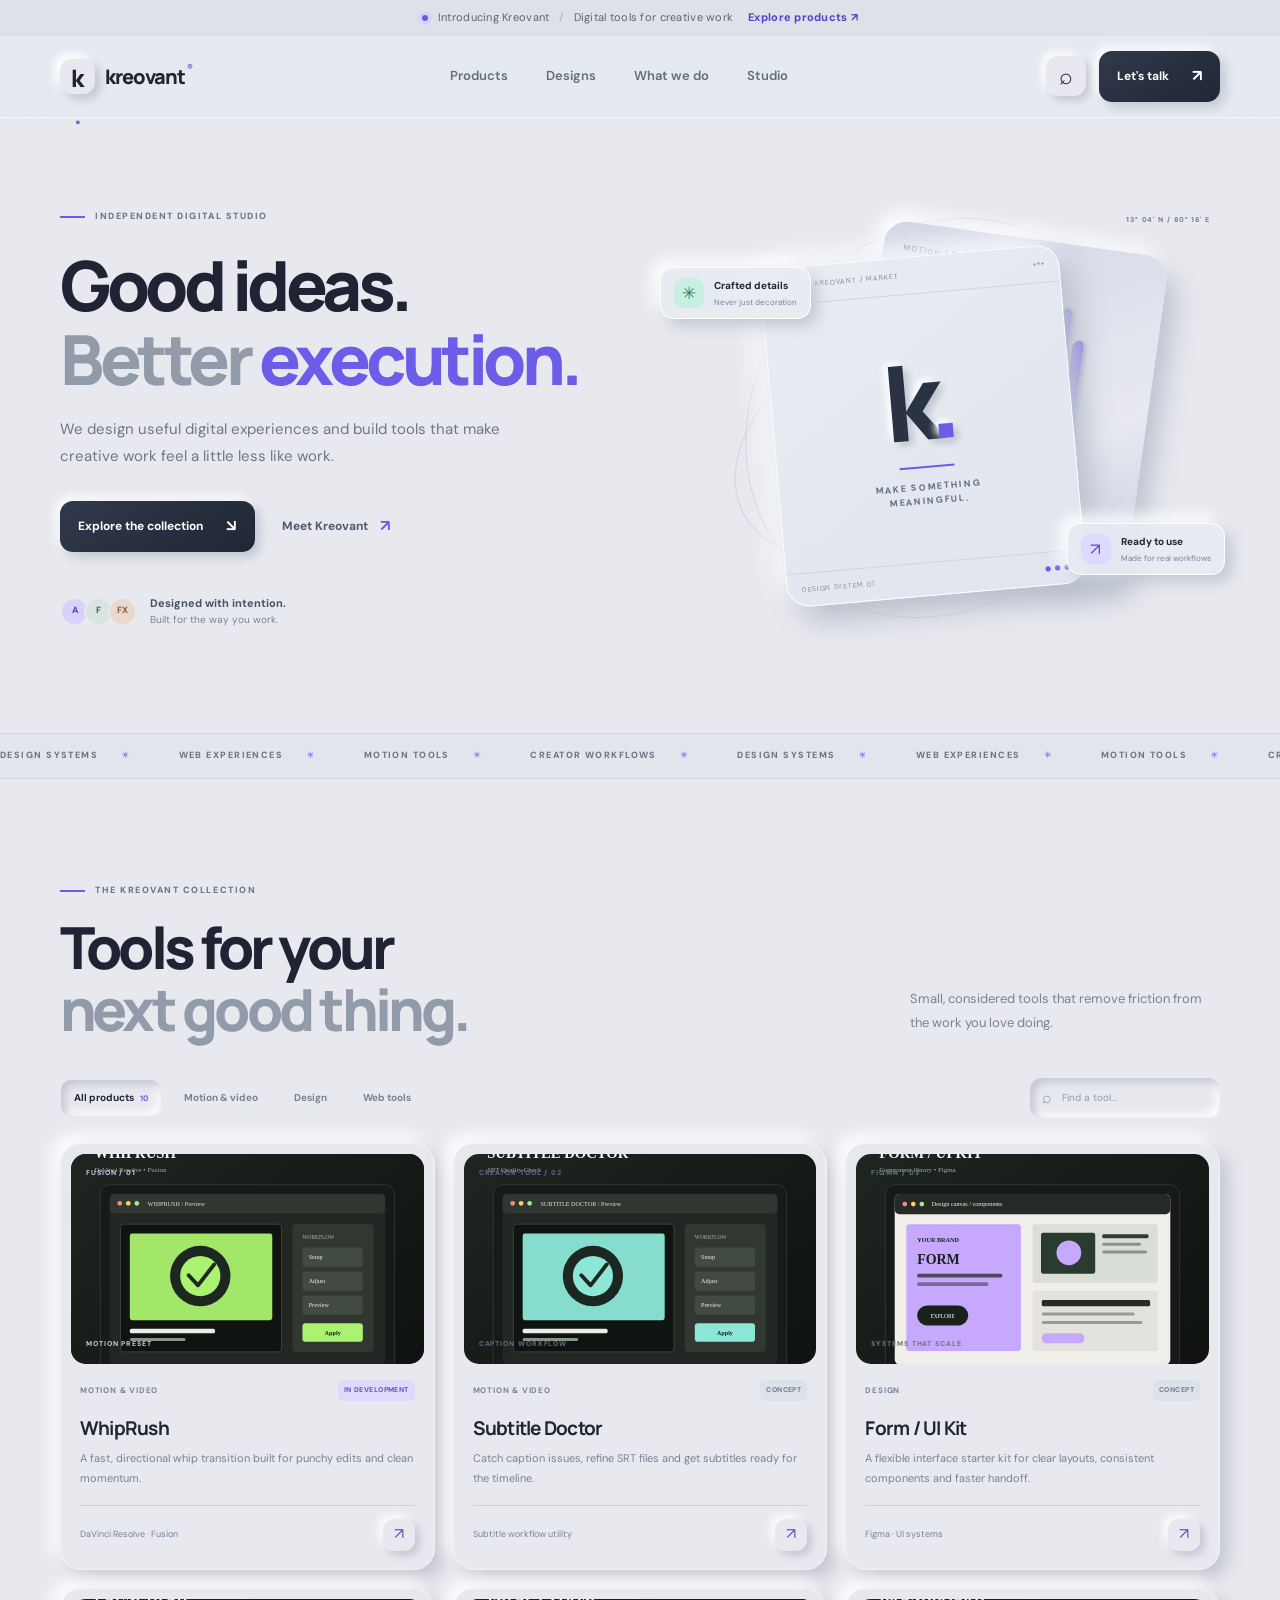
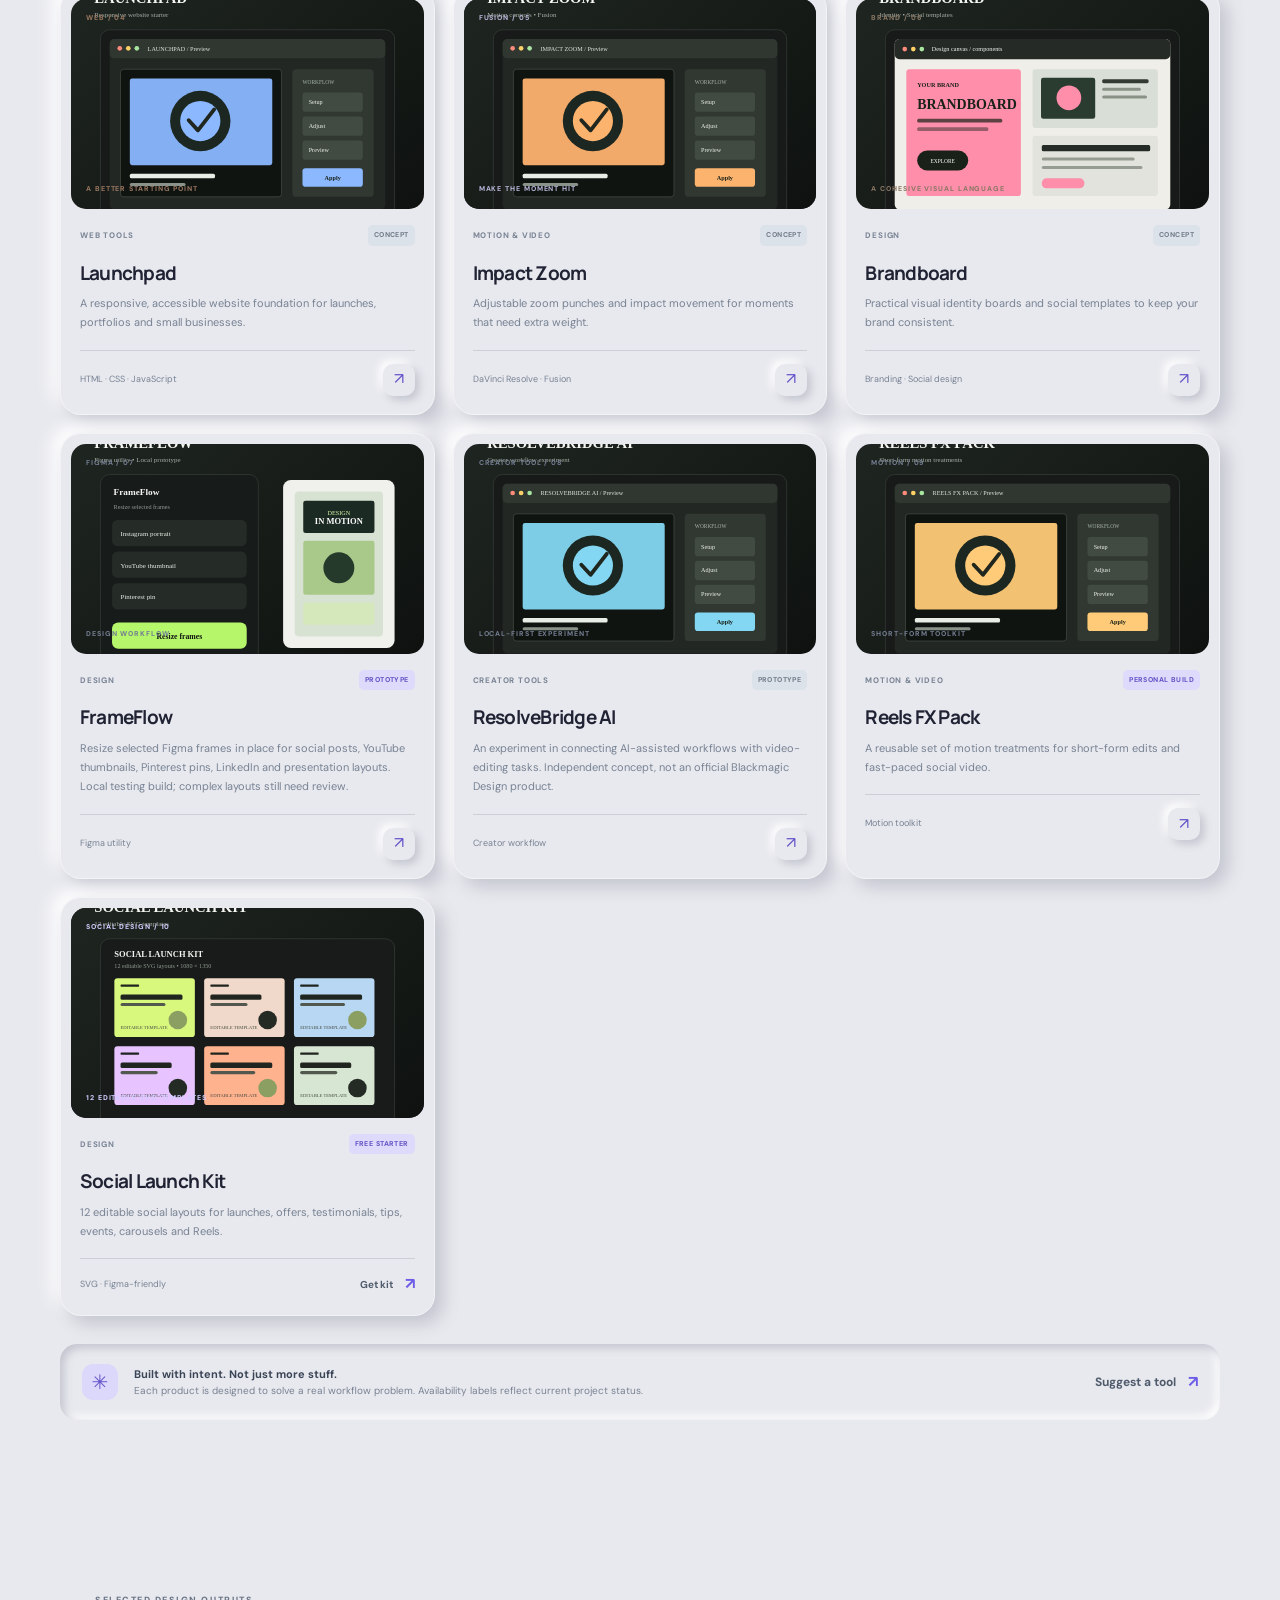
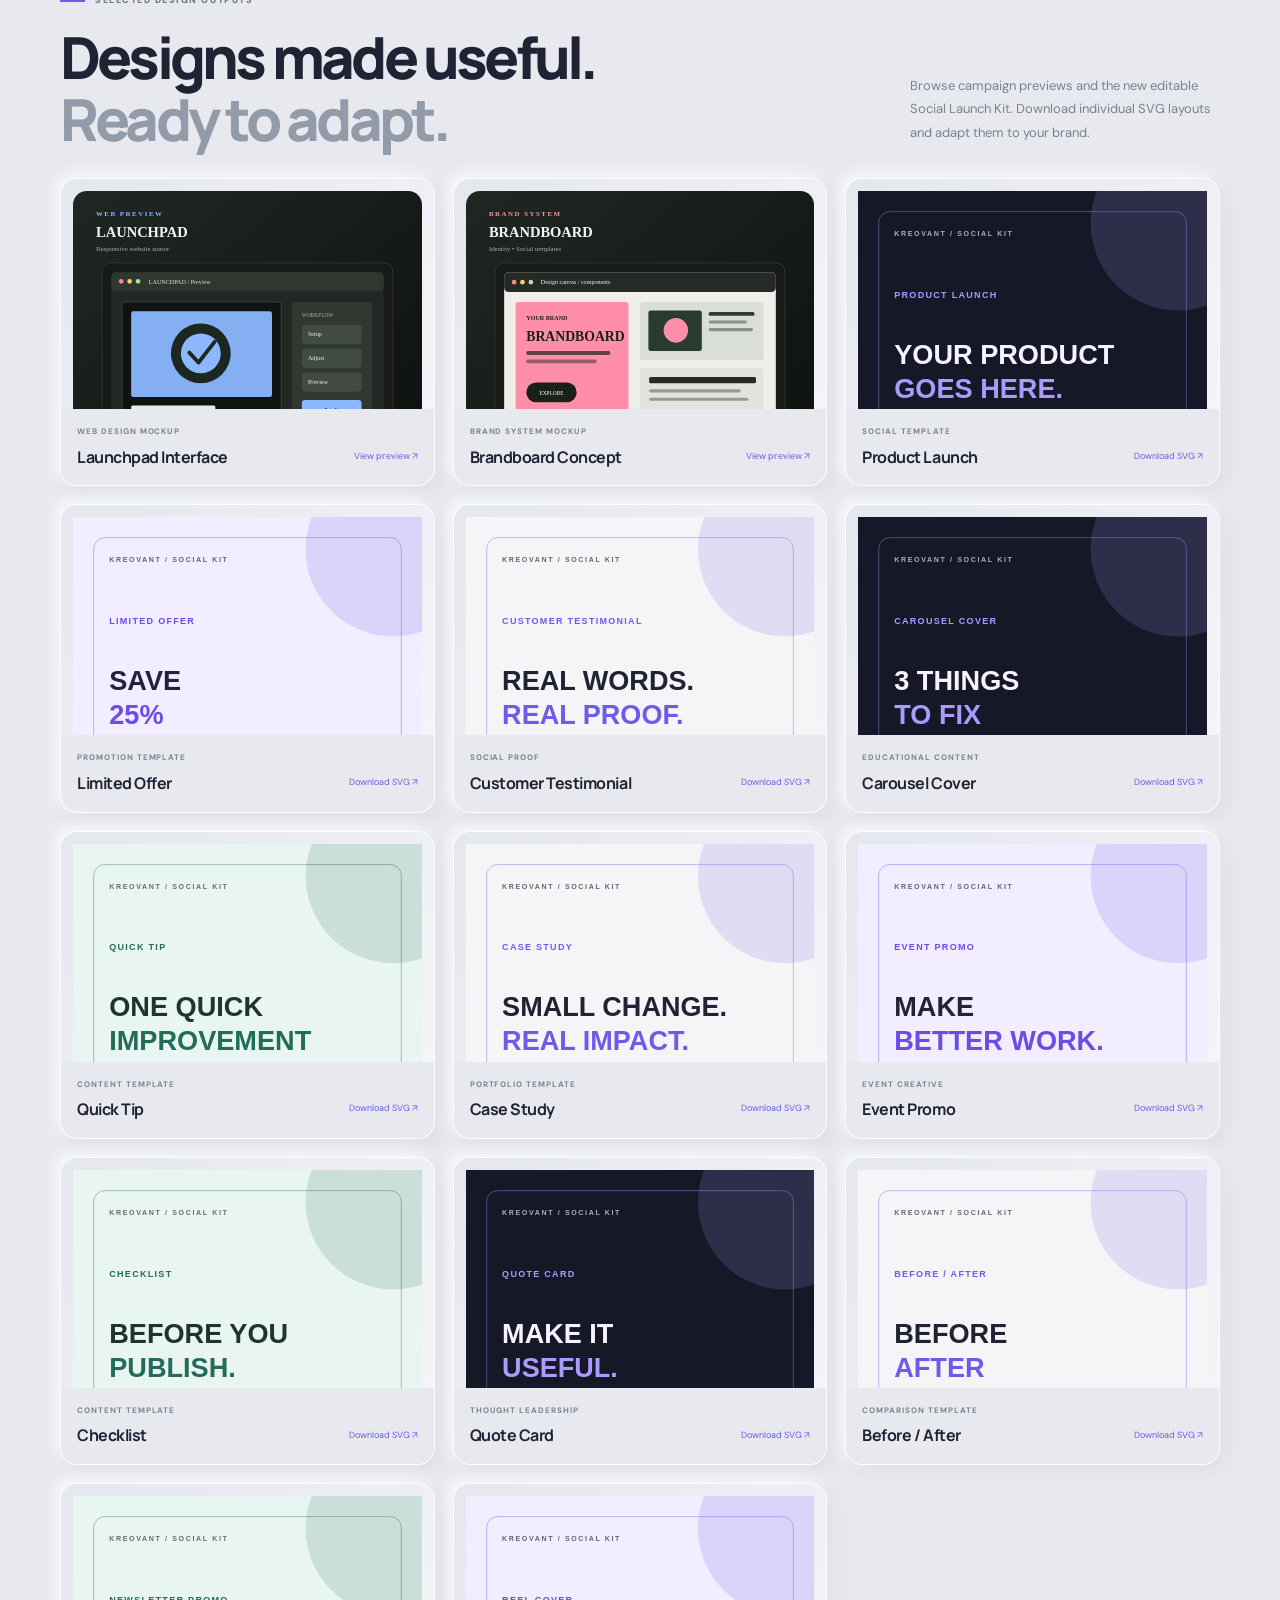
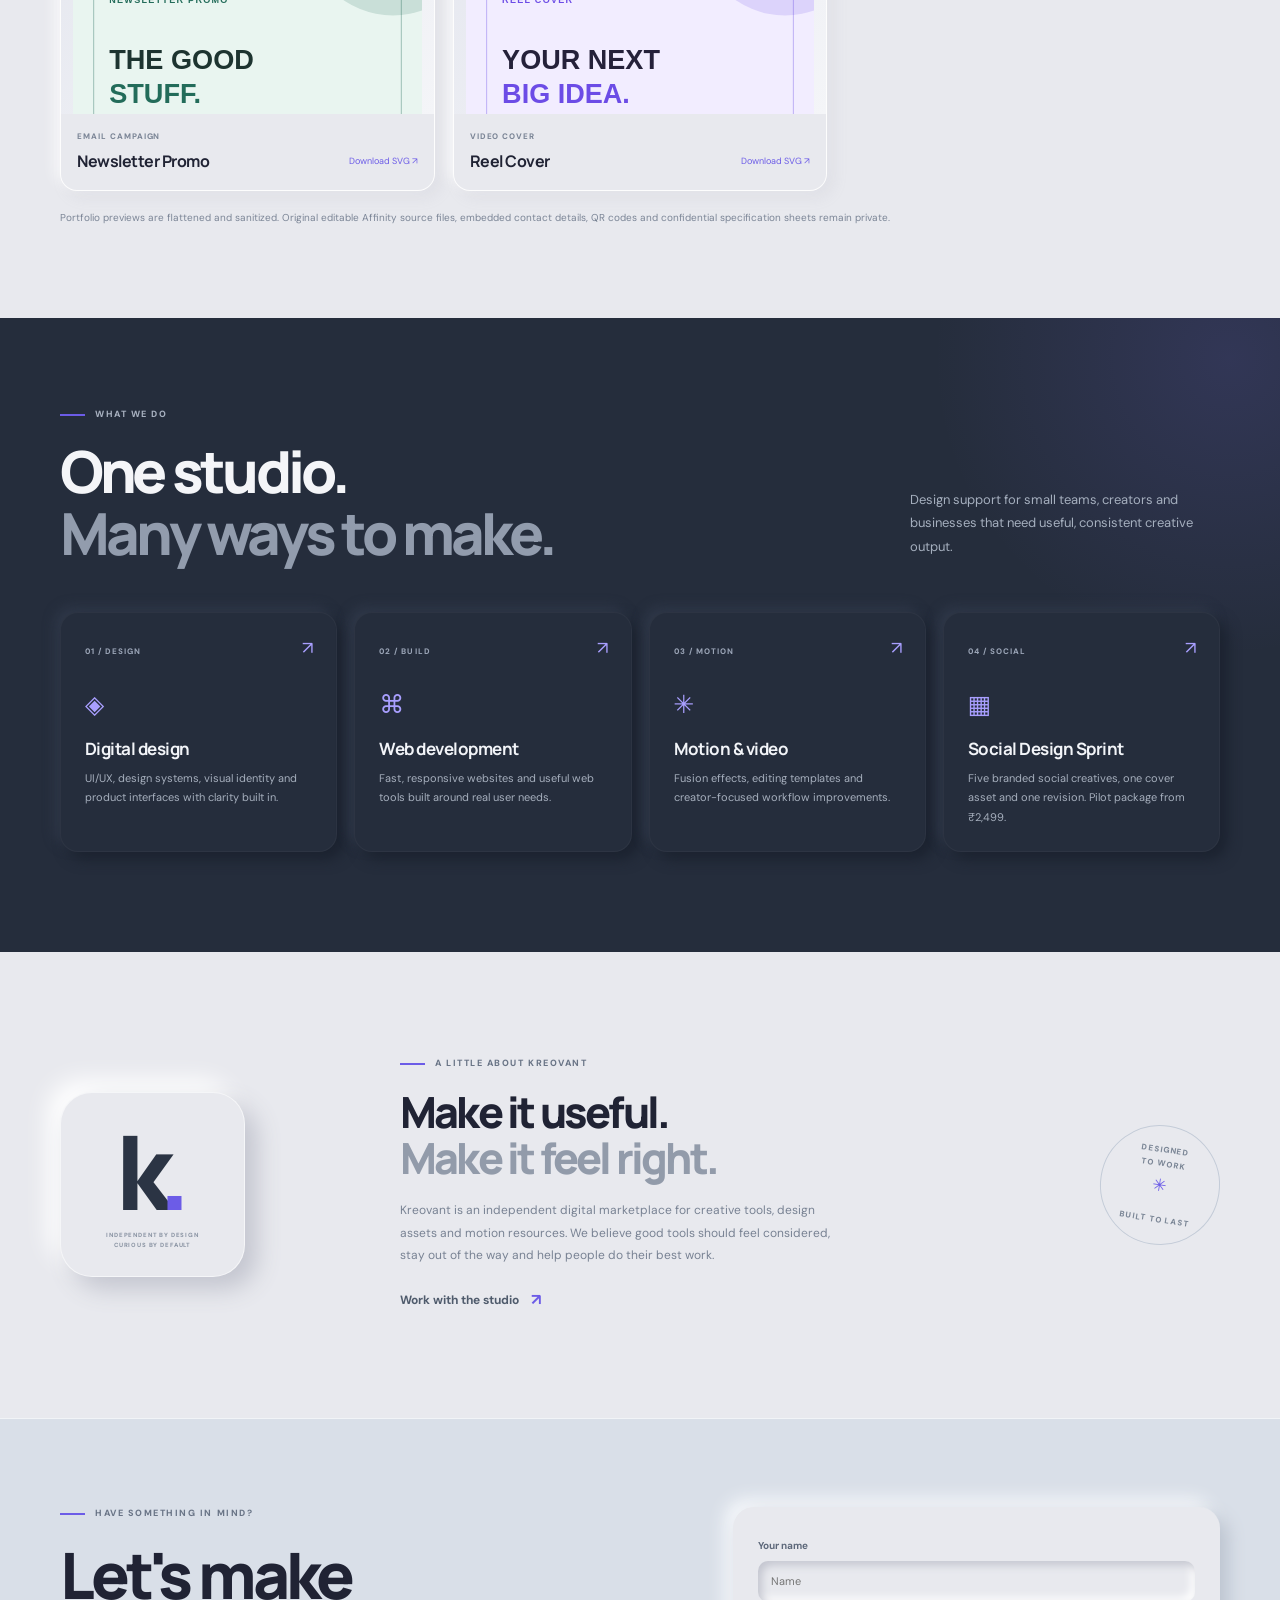
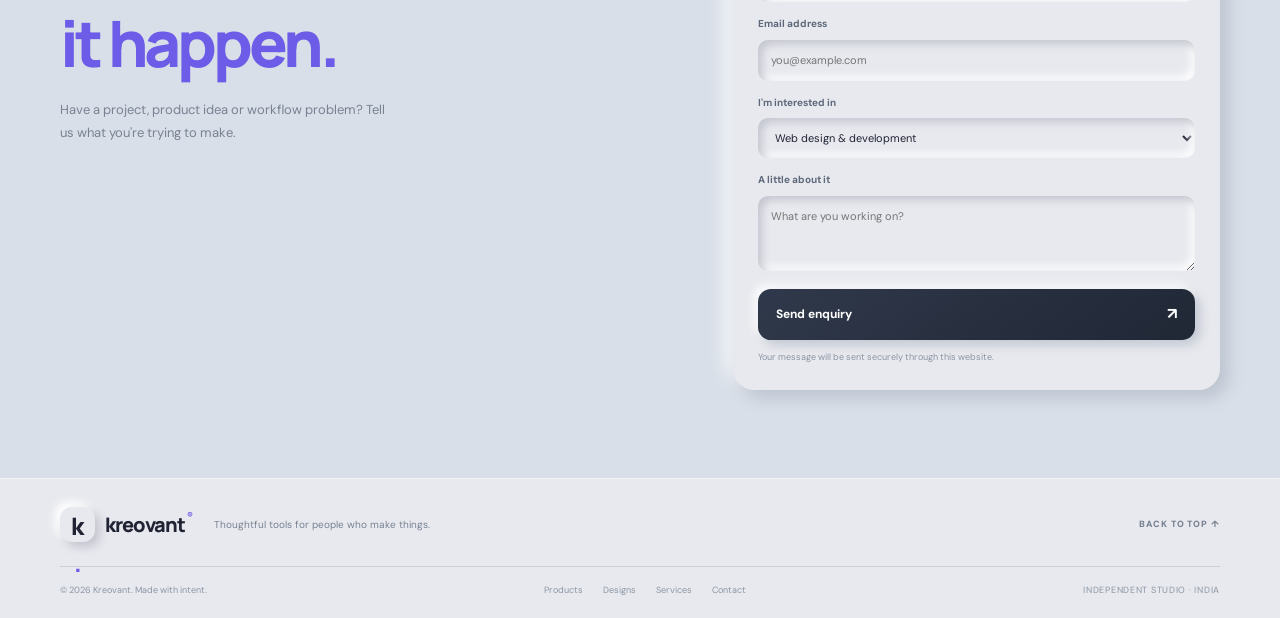
==== commit 9c92c9f4: "Fix contact form markup for website email submission" ====
--- a/index.html
+++ b/index.html
@@ -96,7 +96,8 @@
 </section>
 <section class="services-band" id="services"><div class="wrap services-inner"><div class="section-heading light-heading"><div><div class="eyebrow"><span class="eyebrow-line"></span> WHAT WE DO</div><h2>One studio.<br><span>Many ways to make.</span></h2></div><p>Design support for small teams, creators and businesses that need useful, consistent creative output.</p></div><div class="service-grid"><article class="service-card"><span class="service-number">01 / DESIGN</span><div class="service-icon">◈</div><h3>Digital design</h3><p>UI/UX, design systems, visual identity and product interfaces with clarity built in.</p><span class="service-arrow">↗</span></article><article class="service-card"><span class="service-number">02 / BUILD</span><div class="service-icon">⌘</div><h3>Web development</h3><p>Fast, responsive websites and useful web tools built around real user needs.</p><span class="service-arrow">↗</span></article><article class="service-card"><span class="service-number">03 / MOTION</span><div class="service-icon">✳</div><h3>Motion & video</h3><p>Fusion effects, editing templates and creator-focused workflow improvements.</p><span class="service-arrow">↗</span></article><article class="service-card"><span class="service-number">04 / SOCIAL</span><div class="service-icon">▦</div><h3>Social Design Sprint</h3><p>Five branded social creatives, one cover asset and one revision. Pilot package from ₹2,499.</p><a class="service-arrow" href="#contact" aria-label="Enquire about Social Design Sprint">↗</a></article></div></div></section>
 <section class="studio-section wrap" id="studio"><div class="studio-mark"><span>k<span>.</span></span><div class="studio-mark-caption">INDEPENDENT BY DESIGN<br>CURIOUS BY DEFAULT</div></div><div class="studio-copy"><div class="eyebrow"><span class="eyebrow-line"></span> A LITTLE ABOUT KREOVANT</div><h2>Make it useful.<br><span class="headline-muted">Make it feel right.</span></h2><p>Kreovant is an independent digital marketplace for creative tools, design assets and motion resources. We believe good tools should feel considered, stay out of the way and help people do their best work.</p><a class="text-link" href="#contact">Work with the studio <span>↗</span></a></div><div class="studio-stamp">DESIGNED<br>TO WORK <span>✳</span><br>BUILT TO LAST</div></section>
-<section class="contact-section" id="contact"><div class="wrap contact-inner"><div><div class="eyebrow"><span class="eyebrow-line"></span> HAVE SOMETHING IN MIND?</div><h2>Let's make<br><span>it happen.</span></h2><p>Have a project, product idea or workflow problem? Tell us what you're trying to make.</p></div><form class="contact-form" id="contactForm">\n<input type="hidden" name="website" tabindex="-1" autocomplete="off" aria-hidden="true"><label for="contactName">Your name</label><input id="contactName" name="name" required placeholder="Name"><label for="contactEmail">Email address</label><input id="contactEmail" name="email" type="email" required placeholder="you@example.com"><label for="contactType">I'm interested in</label><select id="contactType" name="interest"><option>Web design & development</option><option>Figma / UI design</option><option>DaVinci Resolve effects</option><option>Digital products</option><option>Social Design Sprint (₹2,499 pilot)</option><option>Something else</option></select><label for="contactMessage">A little about it</label><textarea id="contactMessage" name="message" rows="3" placeholder="What are you working on?"></textarea><button class="button button-dark form-submit" type="submit">Send enquiry <span>↗</span></button><p class="form-note" id="formNote" role="status" aria-live="polite">Your message will be sent securely through this website.</p></form></div></section>
+<section class="contact-section" id="contact"><div class="wrap contact-inner"><div><div class="eyebrow"><span class="eyebrow-line"></span> HAVE SOMETHING IN MIND?</div><h2>Let's make<br><span>it happen.</span></h2><p>Have a project, product idea or workflow problem? Tell us what you're trying to make.</p></div><form class="contact-form" id="contactForm">
+<input type="hidden" name="website" tabindex="-1" autocomplete="off" aria-hidden="true"><label for="contactName">Your name</label><input id="contactName" name="name" required placeholder="Name"><label for="contactEmail">Email address</label><input id="contactEmail" name="email" type="email" required placeholder="you@example.com"><label for="contactType">I'm interested in</label><select id="contactType" name="interest"><option>Web design & development</option><option>Figma / UI design</option><option>DaVinci Resolve effects</option><option>Digital products</option><option>Social Design Sprint (₹2,499 pilot)</option><option>Something else</option></select><label for="contactMessage">A little about it</label><textarea id="contactMessage" name="message" rows="3" placeholder="What are you working on?"></textarea><button class="button button-dark form-submit" type="submit">Send enquiry <span>↗</span></button><p class="form-note" id="formNote" role="status" aria-live="polite">Your message will be sent securely through this website.</p></form></div></section>
 </main>
 <footer class="site-footer"><div class="wrap footer-top"><a class="brand" href="#"><span class="brand-mark">k<span>.</span></span><span class="brand-name">kreovant<span>®</span></span></a><p>Thoughtful tools for people who make things.</p><a href="#top" class="back-top">BACK TO TOP ↑</a></div><div class="wrap footer-bottom"><span>© <span id="year"></span> Kreovant. Made with intent.</span><div><a href="#products">Products</a><a href="#design-work">Designs</a><a href="#services">Services</a><a href="#contact">Contact</a></div><span class="footer-location">INDEPENDENT STUDIO · INDIA</span></div></footer>
 <div class="search-overlay" id="searchOverlay" role="dialog" aria-modal="true" aria-labelledby="overlaySearchTitle" hidden><div class="search-panel"><button id="closeSearch" class="icon-btn close-search" aria-label="Close search">×</button><label id="overlaySearchTitle" for="overlaySearch">Find something good</label><input id="overlaySearch" type="search" placeholder="Try “Fusion”, “Figma” or “web”"><p>Search the collection to find your next tool.</p><div id="searchResults" aria-live="polite" aria-atomic="true"></div></div></div>
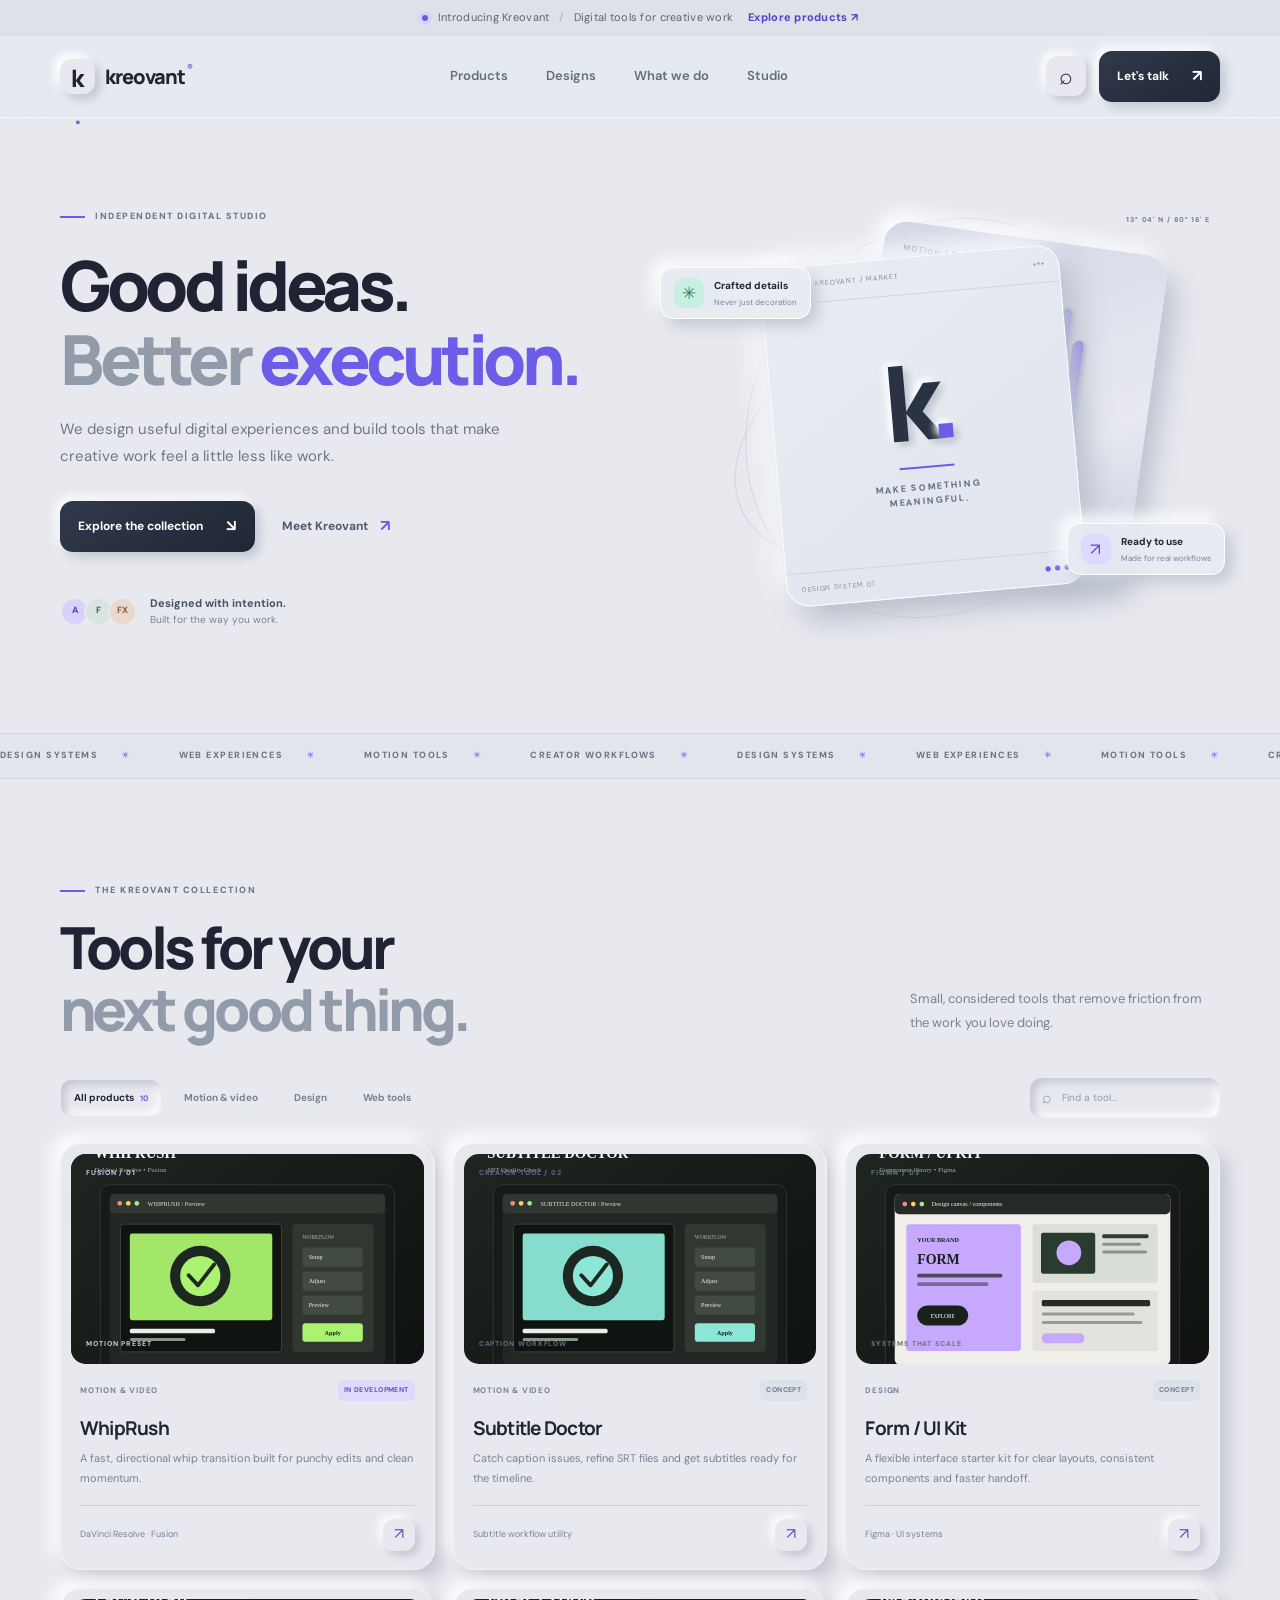
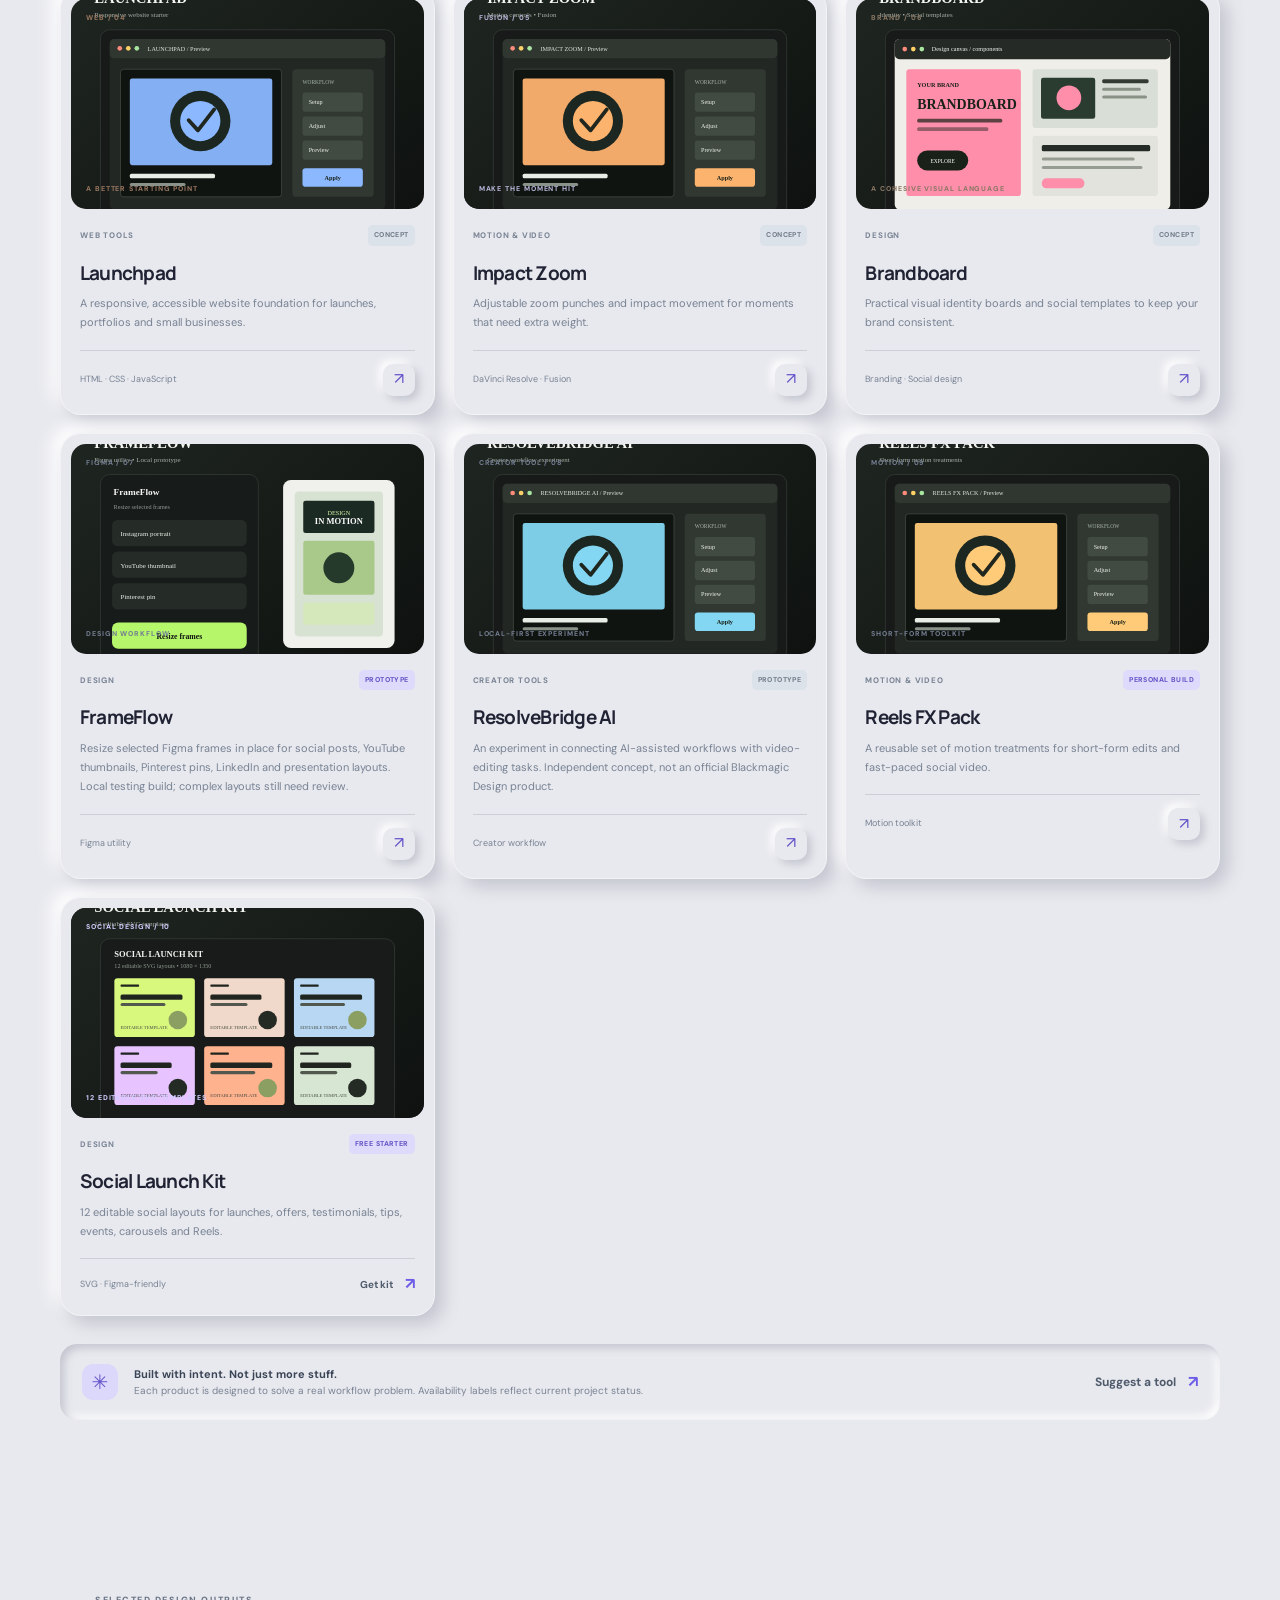
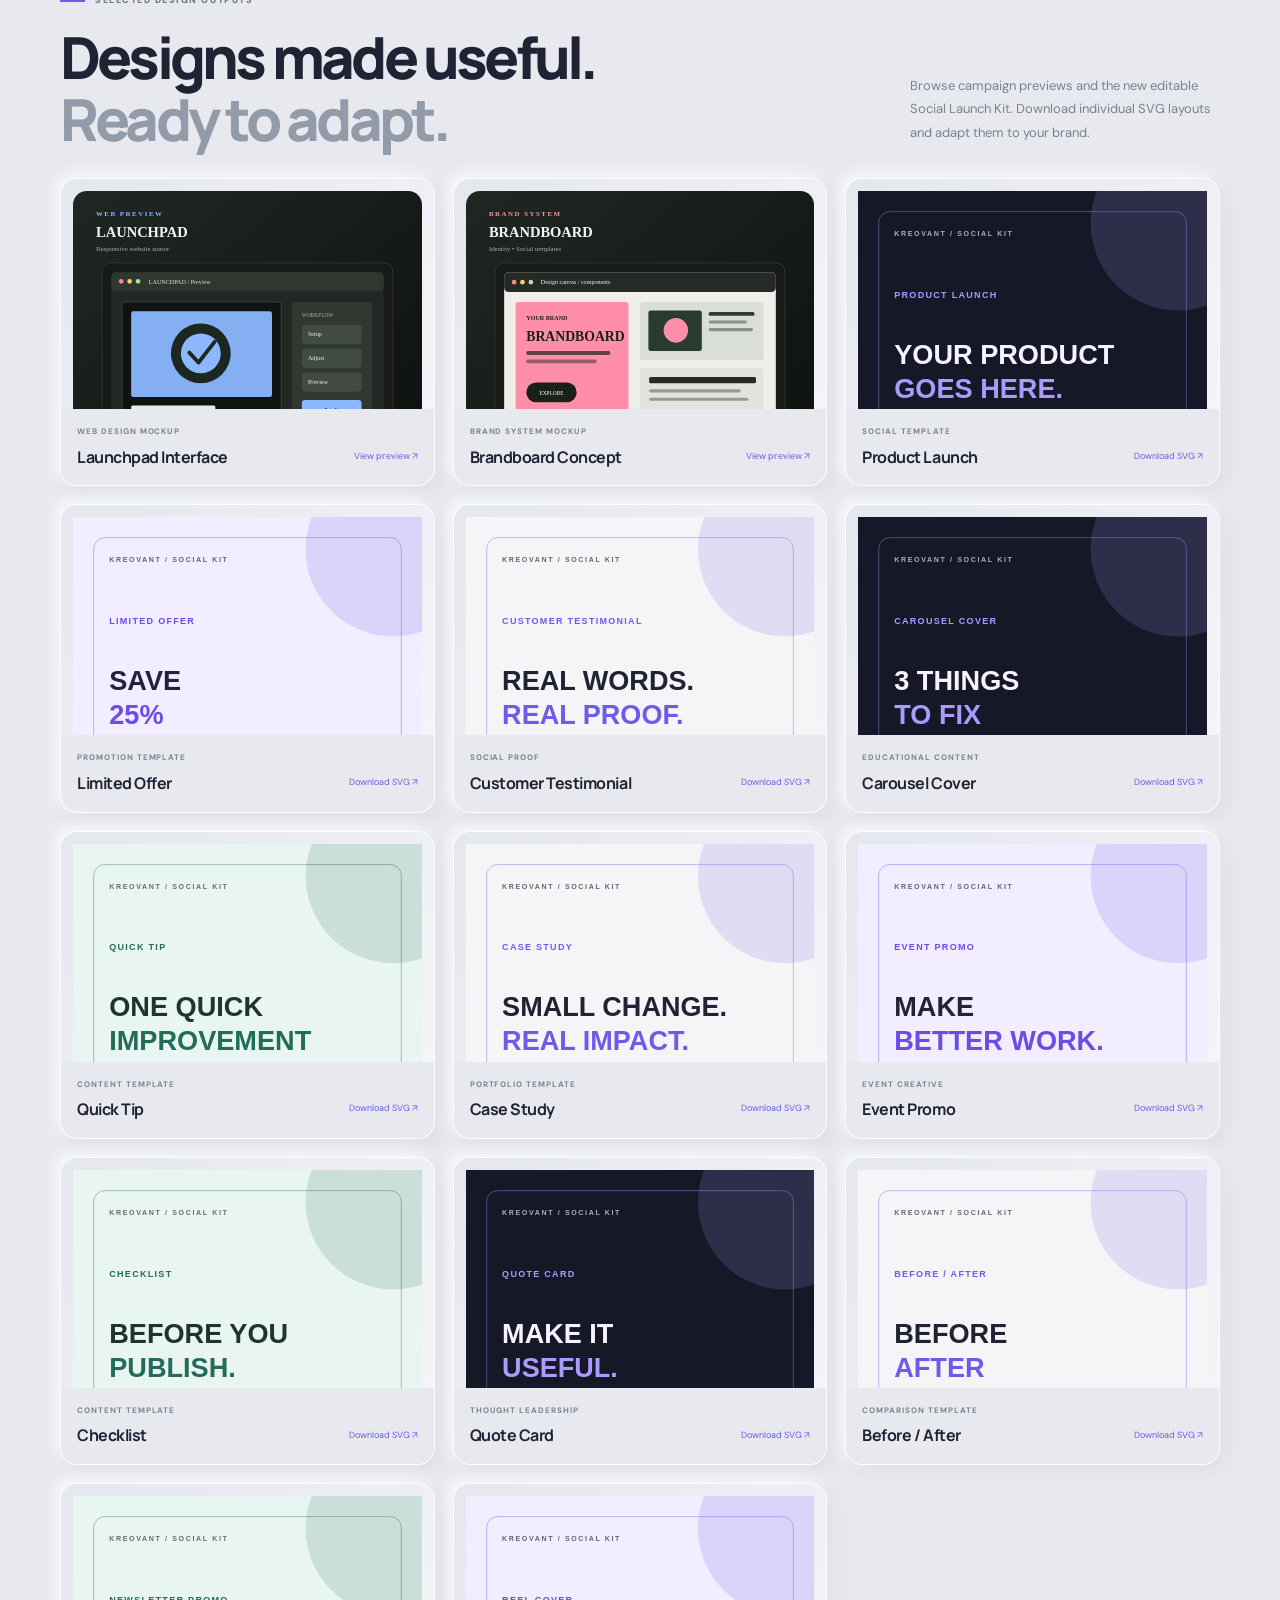
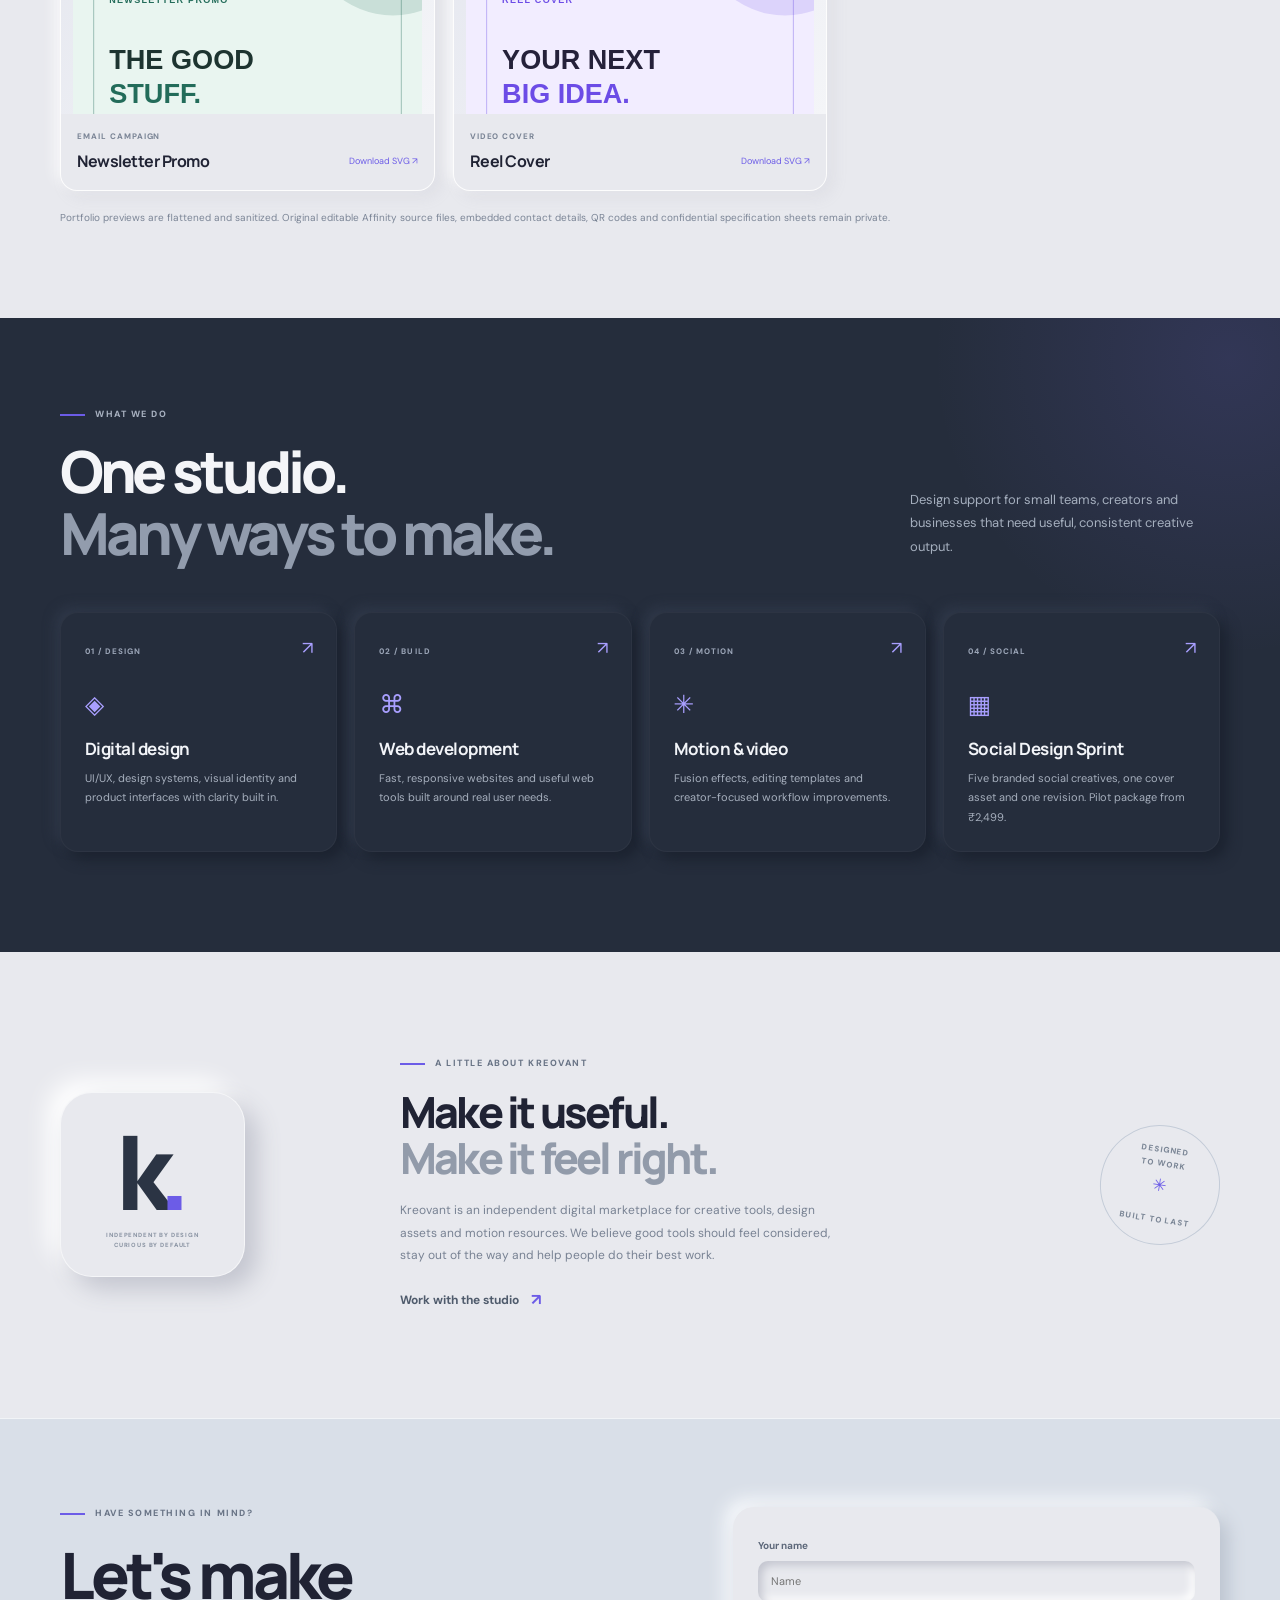
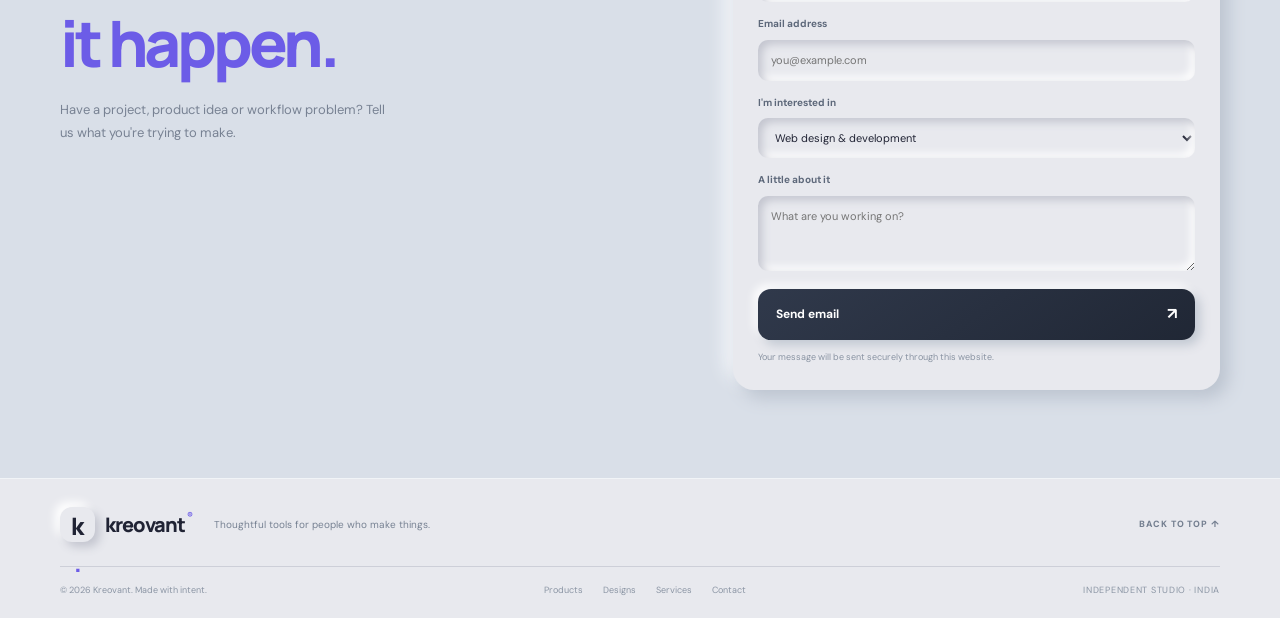
==== commit d49213c9: "Rename contact form CTA to Send email" ====
--- a/index.html
+++ b/index.html
@@ -97,7 +97,7 @@
 <section class="services-band" id="services"><div class="wrap services-inner"><div class="section-heading light-heading"><div><div class="eyebrow"><span class="eyebrow-line"></span> WHAT WE DO</div><h2>One studio.<br><span>Many ways to make.</span></h2></div><p>Design support for small teams, creators and businesses that need useful, consistent creative output.</p></div><div class="service-grid"><article class="service-card"><span class="service-number">01 / DESIGN</span><div class="service-icon">◈</div><h3>Digital design</h3><p>UI/UX, design systems, visual identity and product interfaces with clarity built in.</p><span class="service-arrow">↗</span></article><article class="service-card"><span class="service-number">02 / BUILD</span><div class="service-icon">⌘</div><h3>Web development</h3><p>Fast, responsive websites and useful web tools built around real user needs.</p><span class="service-arrow">↗</span></article><article class="service-card"><span class="service-number">03 / MOTION</span><div class="service-icon">✳</div><h3>Motion & video</h3><p>Fusion effects, editing templates and creator-focused workflow improvements.</p><span class="service-arrow">↗</span></article><article class="service-card"><span class="service-number">04 / SOCIAL</span><div class="service-icon">▦</div><h3>Social Design Sprint</h3><p>Five branded social creatives, one cover asset and one revision. Pilot package from ₹2,499.</p><a class="service-arrow" href="#contact" aria-label="Enquire about Social Design Sprint">↗</a></article></div></div></section>
 <section class="studio-section wrap" id="studio"><div class="studio-mark"><span>k<span>.</span></span><div class="studio-mark-caption">INDEPENDENT BY DESIGN<br>CURIOUS BY DEFAULT</div></div><div class="studio-copy"><div class="eyebrow"><span class="eyebrow-line"></span> A LITTLE ABOUT KREOVANT</div><h2>Make it useful.<br><span class="headline-muted">Make it feel right.</span></h2><p>Kreovant is an independent digital marketplace for creative tools, design assets and motion resources. We believe good tools should feel considered, stay out of the way and help people do their best work.</p><a class="text-link" href="#contact">Work with the studio <span>↗</span></a></div><div class="studio-stamp">DESIGNED<br>TO WORK <span>✳</span><br>BUILT TO LAST</div></section>
 <section class="contact-section" id="contact"><div class="wrap contact-inner"><div><div class="eyebrow"><span class="eyebrow-line"></span> HAVE SOMETHING IN MIND?</div><h2>Let's make<br><span>it happen.</span></h2><p>Have a project, product idea or workflow problem? Tell us what you're trying to make.</p></div><form class="contact-form" id="contactForm">
-<input type="hidden" name="website" tabindex="-1" autocomplete="off" aria-hidden="true"><label for="contactName">Your name</label><input id="contactName" name="name" required placeholder="Name"><label for="contactEmail">Email address</label><input id="contactEmail" name="email" type="email" required placeholder="you@example.com"><label for="contactType">I'm interested in</label><select id="contactType" name="interest"><option>Web design & development</option><option>Figma / UI design</option><option>DaVinci Resolve effects</option><option>Digital products</option><option>Social Design Sprint (₹2,499 pilot)</option><option>Something else</option></select><label for="contactMessage">A little about it</label><textarea id="contactMessage" name="message" rows="3" placeholder="What are you working on?"></textarea><button class="button button-dark form-submit" type="submit">Send enquiry <span>↗</span></button><p class="form-note" id="formNote" role="status" aria-live="polite">Your message will be sent securely through this website.</p></form></div></section>
+<input type="hidden" name="website" tabindex="-1" autocomplete="off" aria-hidden="true"><label for="contactName">Your name</label><input id="contactName" name="name" required placeholder="Name"><label for="contactEmail">Email address</label><input id="contactEmail" name="email" type="email" required placeholder="you@example.com"><label for="contactType">I'm interested in</label><select id="contactType" name="interest"><option>Web design & development</option><option>Figma / UI design</option><option>DaVinci Resolve effects</option><option>Digital products</option><option>Social Design Sprint (₹2,499 pilot)</option><option>Something else</option></select><label for="contactMessage">A little about it</label><textarea id="contactMessage" name="message" rows="3" placeholder="What are you working on?"></textarea><button class="button button-dark form-submit" type="submit">Send email <span>↗</span></button><p class="form-note" id="formNote" role="status" aria-live="polite">Your message will be sent securely through this website.</p></form></div></section>
 </main>
 <footer class="site-footer"><div class="wrap footer-top"><a class="brand" href="#"><span class="brand-mark">k<span>.</span></span><span class="brand-name">kreovant<span>®</span></span></a><p>Thoughtful tools for people who make things.</p><a href="#top" class="back-top">BACK TO TOP ↑</a></div><div class="wrap footer-bottom"><span>© <span id="year"></span> Kreovant. Made with intent.</span><div><a href="#products">Products</a><a href="#design-work">Designs</a><a href="#services">Services</a><a href="#contact">Contact</a></div><span class="footer-location">INDEPENDENT STUDIO · INDIA</span></div></footer>
 <div class="search-overlay" id="searchOverlay" role="dialog" aria-modal="true" aria-labelledby="overlaySearchTitle" hidden><div class="search-panel"><button id="closeSearch" class="icon-btn close-search" aria-label="Close search">×</button><label id="overlaySearchTitle" for="overlaySearch">Find something good</label><input id="overlaySearch" type="search" placeholder="Try “Fusion”, “Figma” or “web”"><p>Search the collection to find your next tool.</p><div id="searchResults" aria-live="polite" aria-atomic="true"></div></div></div>
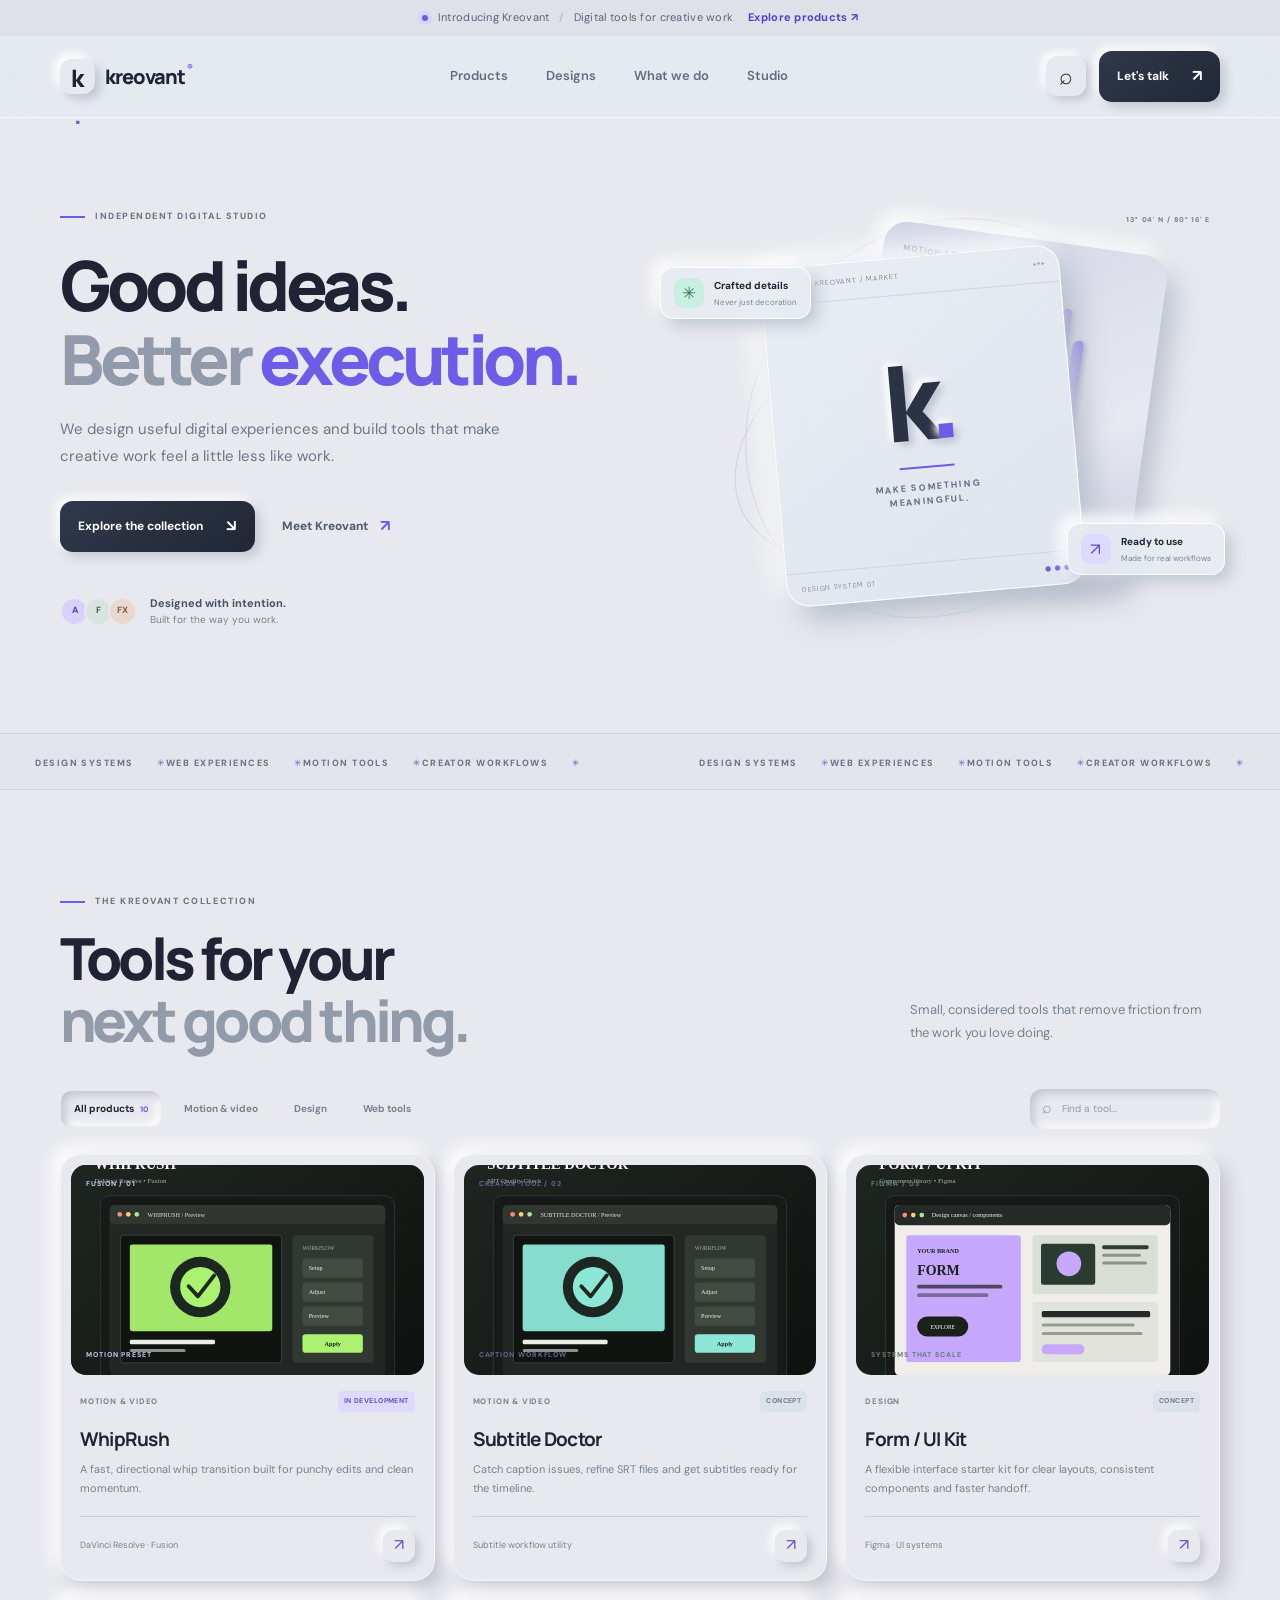
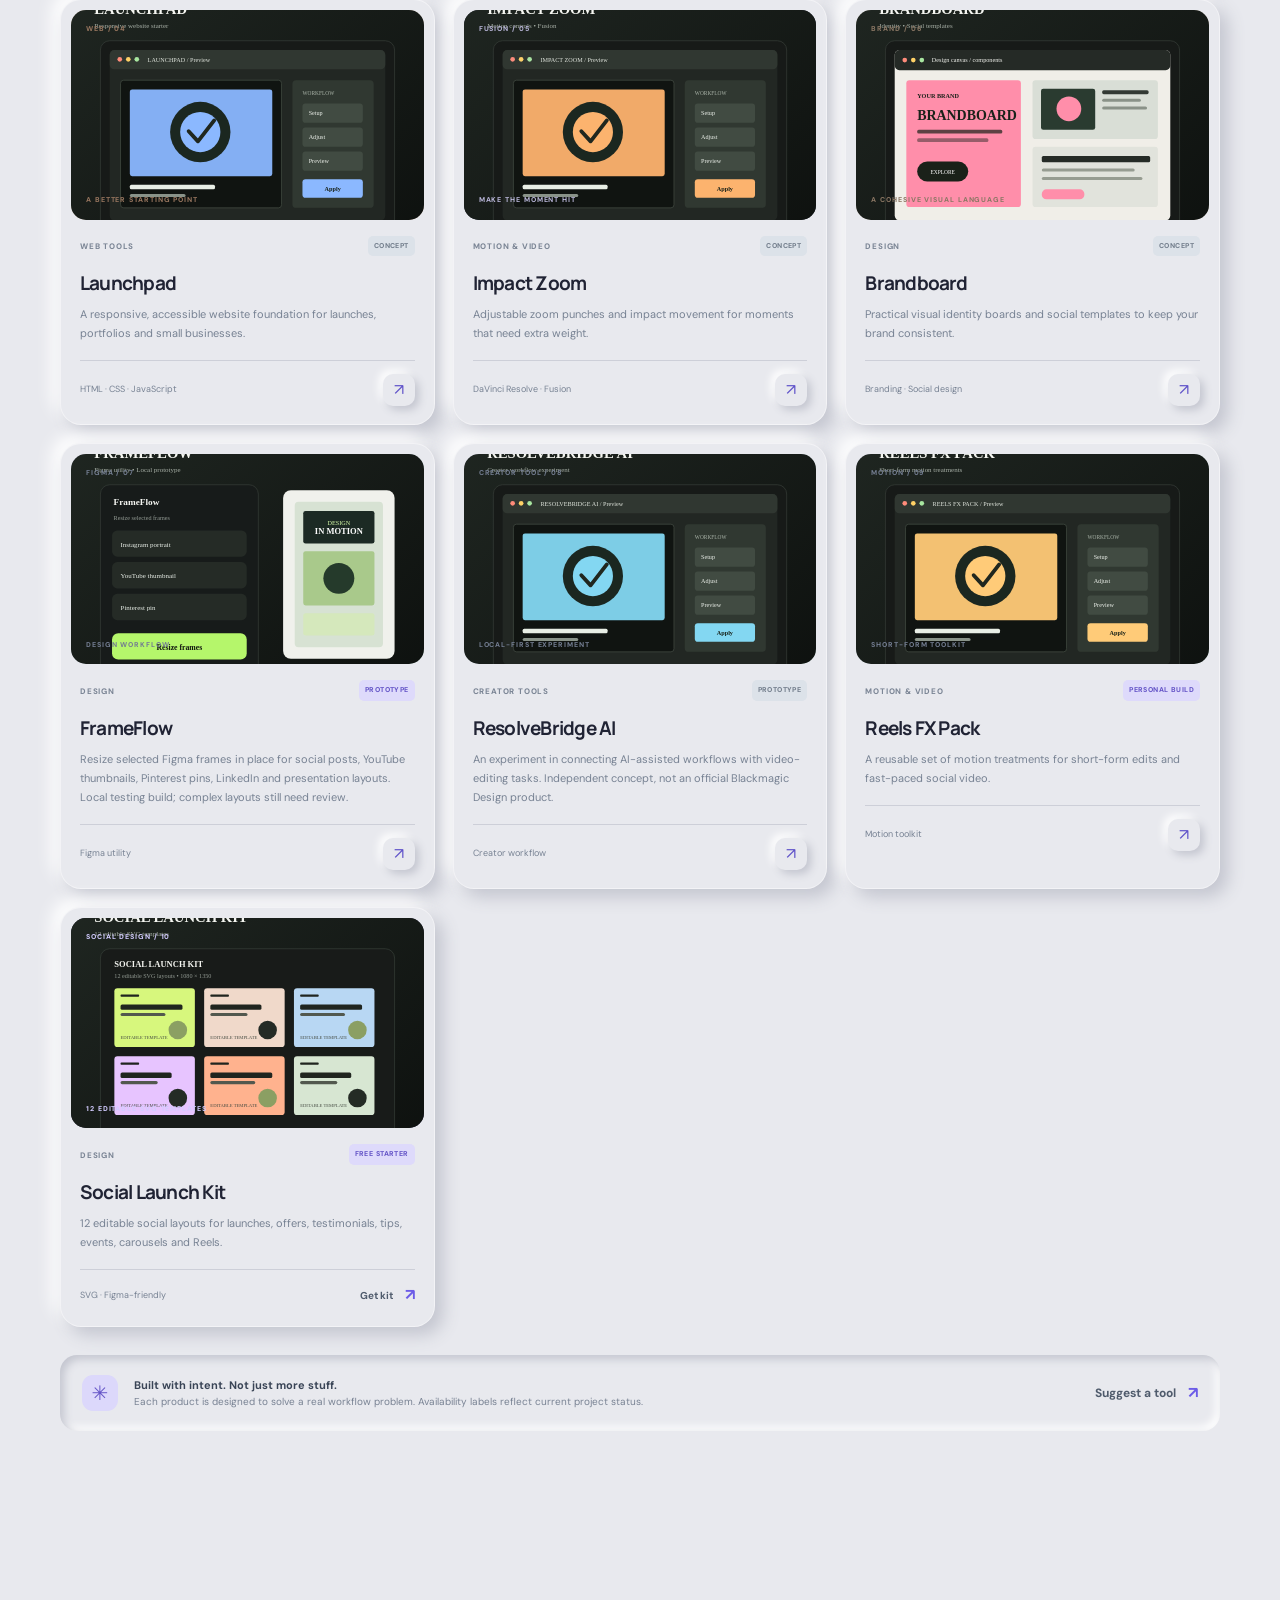
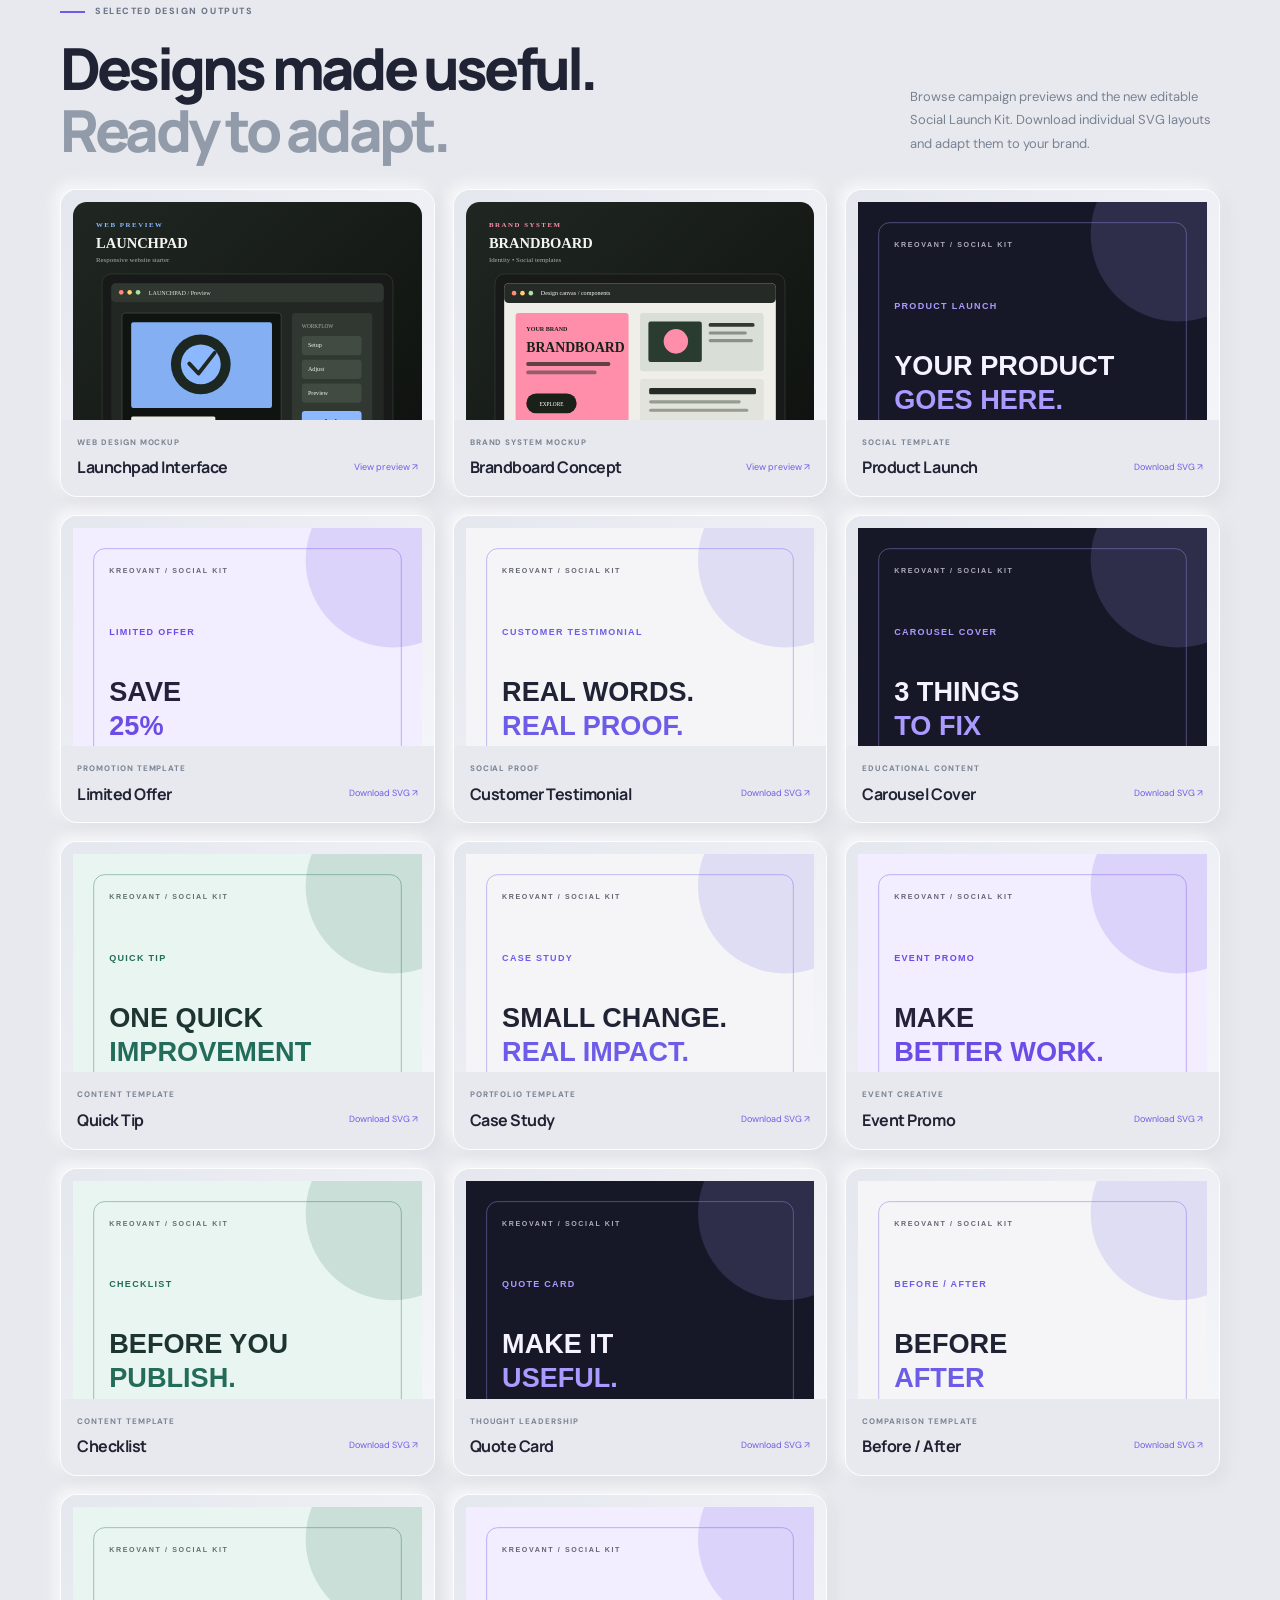
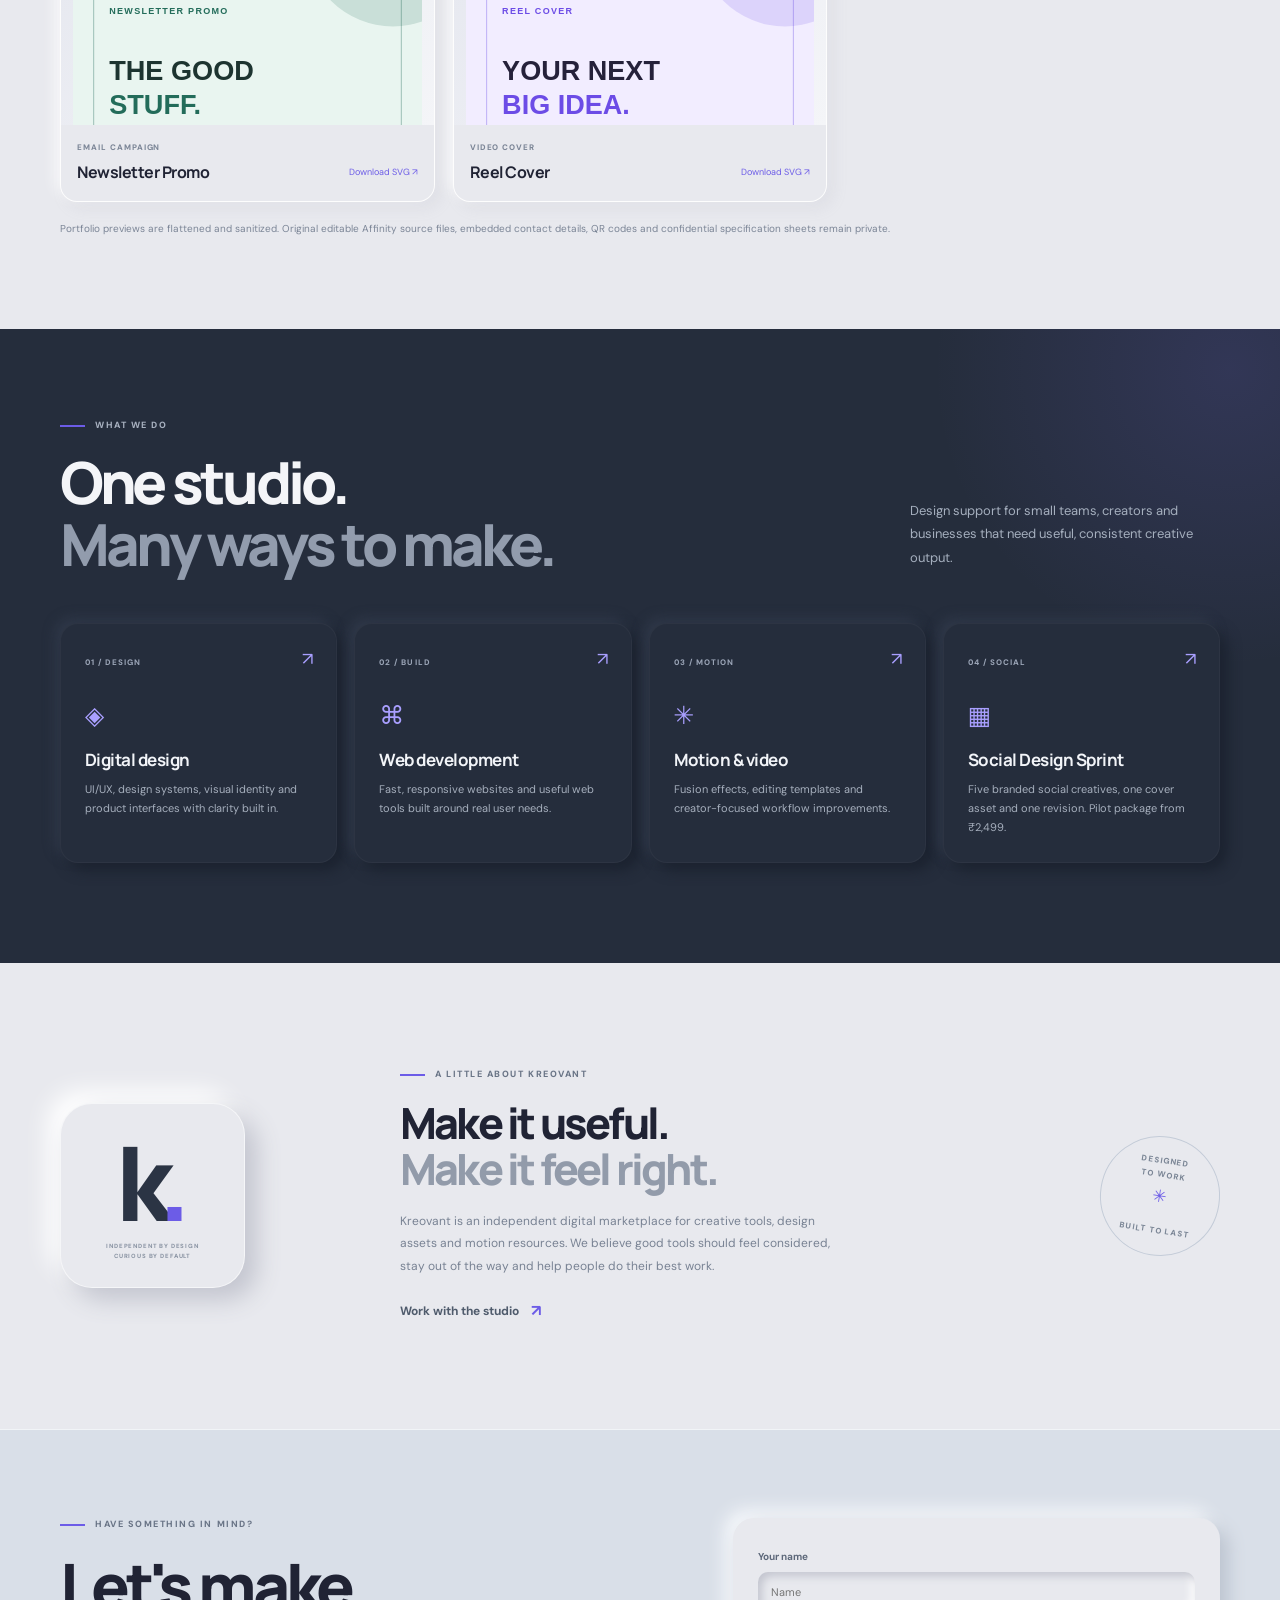
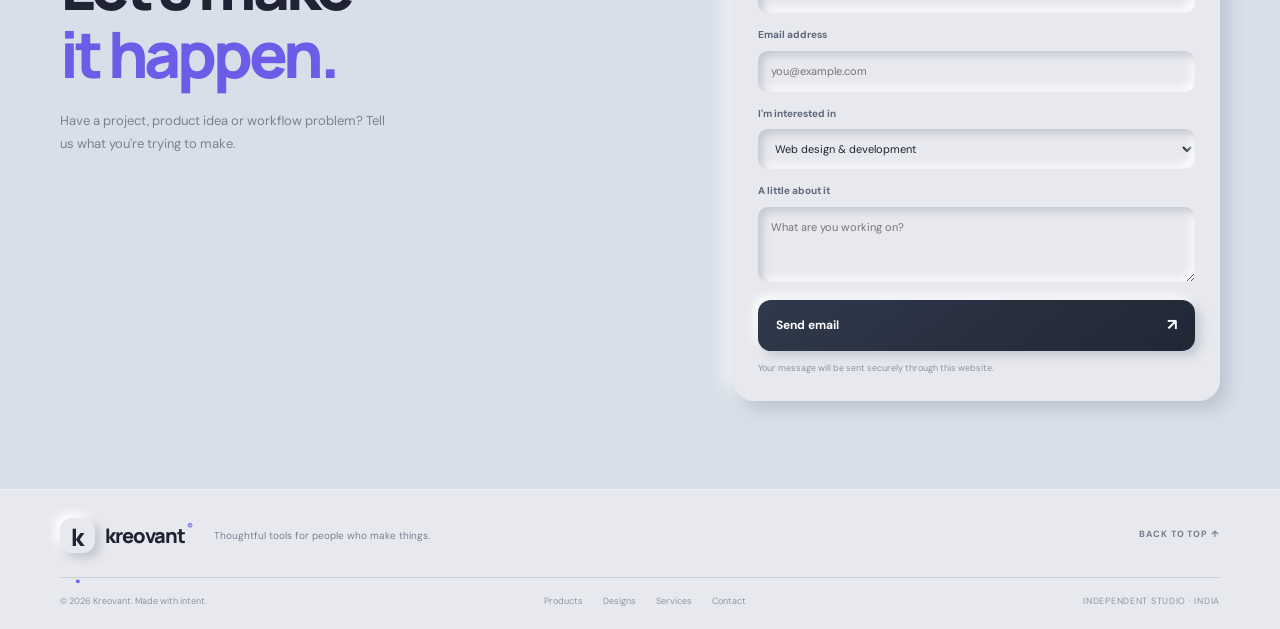
==== commit 7780cf8f: "Structure ticker as two seamless looping groups" ====
--- a/index.html
+++ b/index.html
@@ -55,7 +55,7 @@
     <span class="art-coordinate">13° 04' N / 80° 16' E</span>
   </div>
 </section>
-<section class="ticker" aria-label="Studio capabilities"><div class="ticker-track"><span>DESIGN SYSTEMS <b>✳</b></span><span>WEB EXPERIENCES <b>✳</b></span><span>MOTION TOOLS <b>✳</b></span><span>CREATOR WORKFLOWS <b>✳</b></span><span>DESIGN SYSTEMS <b>✳</b></span><span>WEB EXPERIENCES <b>✳</b></span><span>MOTION TOOLS <b>✳</b></span><span>CREATOR WORKFLOWS <b>✳</b></span></div></section>
+<section class="ticker" aria-label="Studio capabilities"><div class="ticker-track"><div class="ticker-group"><span>DESIGN SYSTEMS <b>✳</b></span><span>WEB EXPERIENCES <b>✳</b></span><span>MOTION TOOLS <b>✳</b></span><span>CREATOR WORKFLOWS <b>✳</b></span></div><div class="ticker-group" aria-hidden="true"><span>DESIGN SYSTEMS <b>✳</b></span><span>WEB EXPERIENCES <b>✳</b></span><span>MOTION TOOLS <b>✳</b></span><span>CREATOR WORKFLOWS <b>✳</b></span></div></div></section>
 <section class="section wrap" id="products">
   <div class="section-heading"><div><div class="eyebrow"><span class="eyebrow-line"></span> THE KREOVANT COLLECTION</div><h2>Tools for your<br><span class="headline-muted">next good thing.</span></h2></div><p>Small, considered tools that remove friction from the work you love doing.</p></div>
   <div class="product-toolbar"><div class="filter-list" role="group" aria-label="Filter products"><button class="filter-pill active" data-filter="all">All products <span>10</span></button><button class="filter-pill" data-filter="motion">Motion & video</button><button class="filter-pill" data-filter="design">Design</button><button class="filter-pill" data-filter="web">Web tools</button></div><label class="product-search"><span>⌕</span><input id="productSearch" type="search" placeholder="Find a tool..." aria-label="Search products"></label></div>
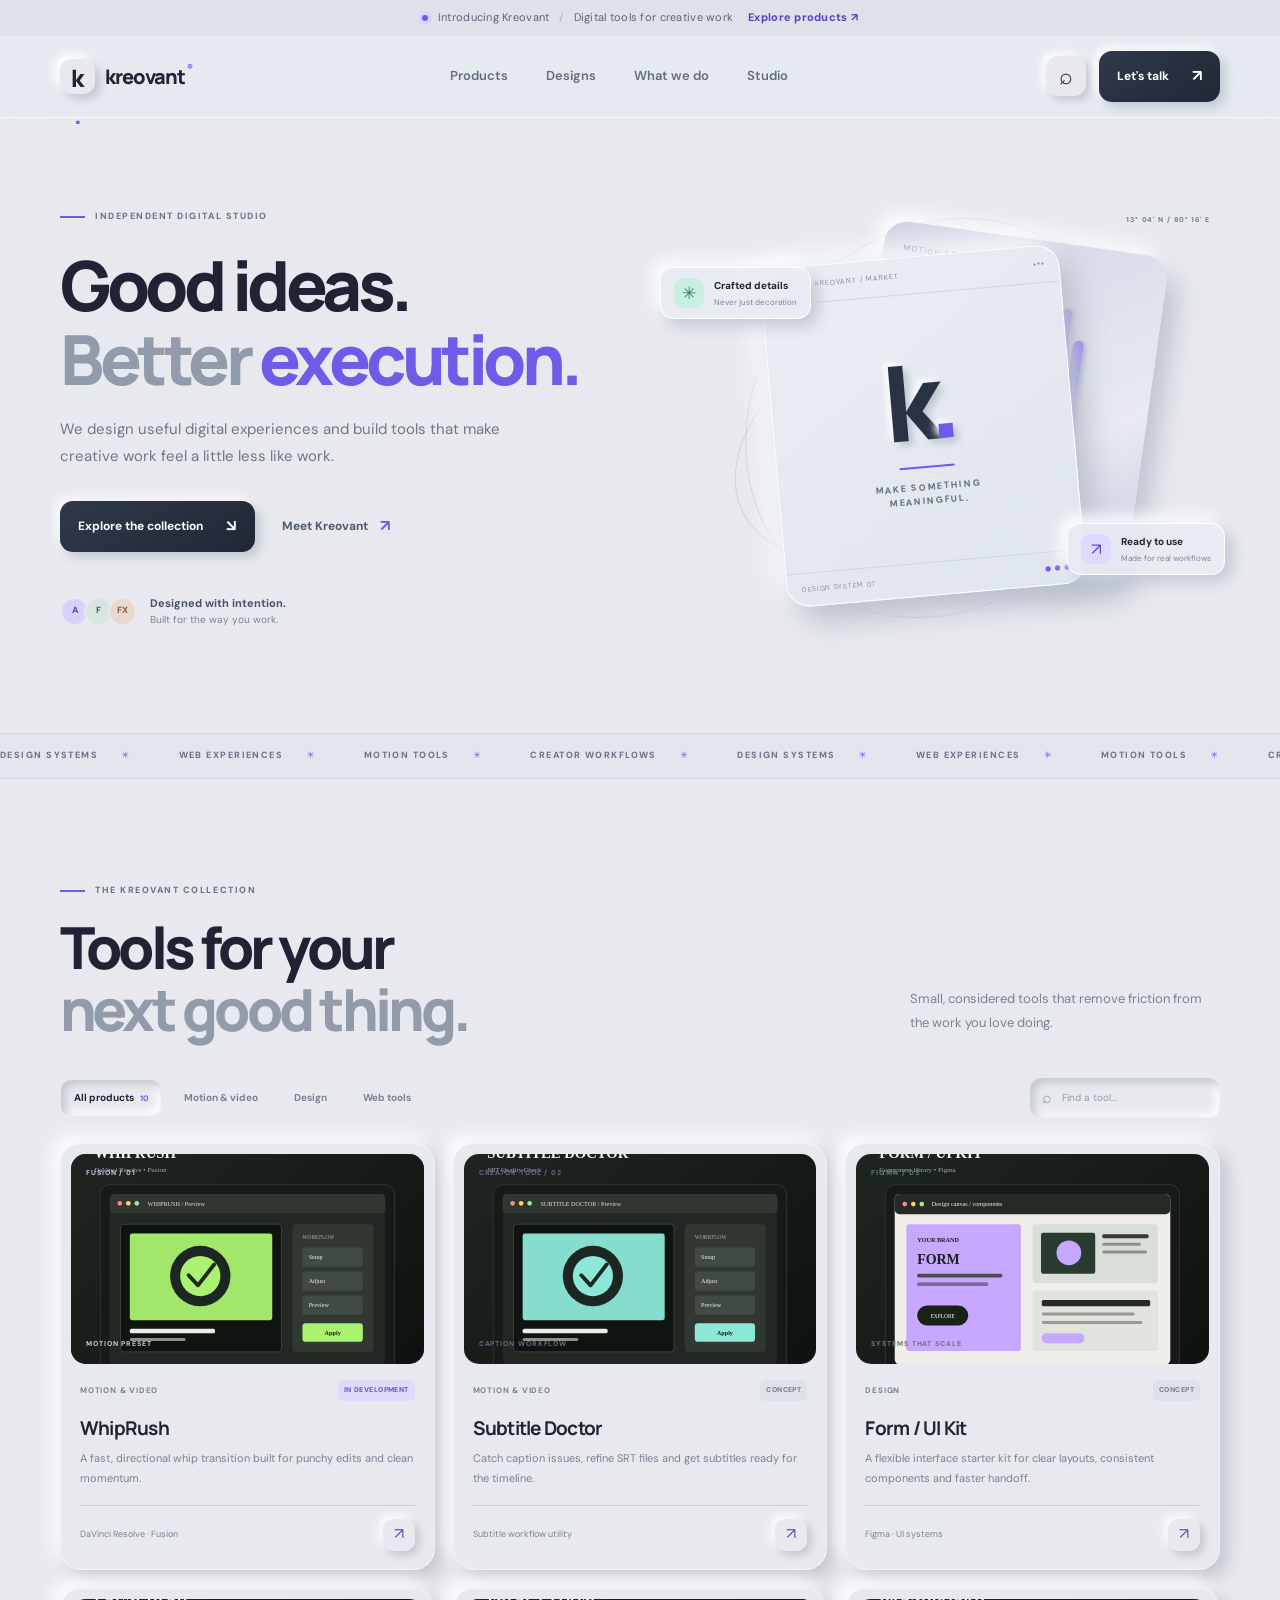
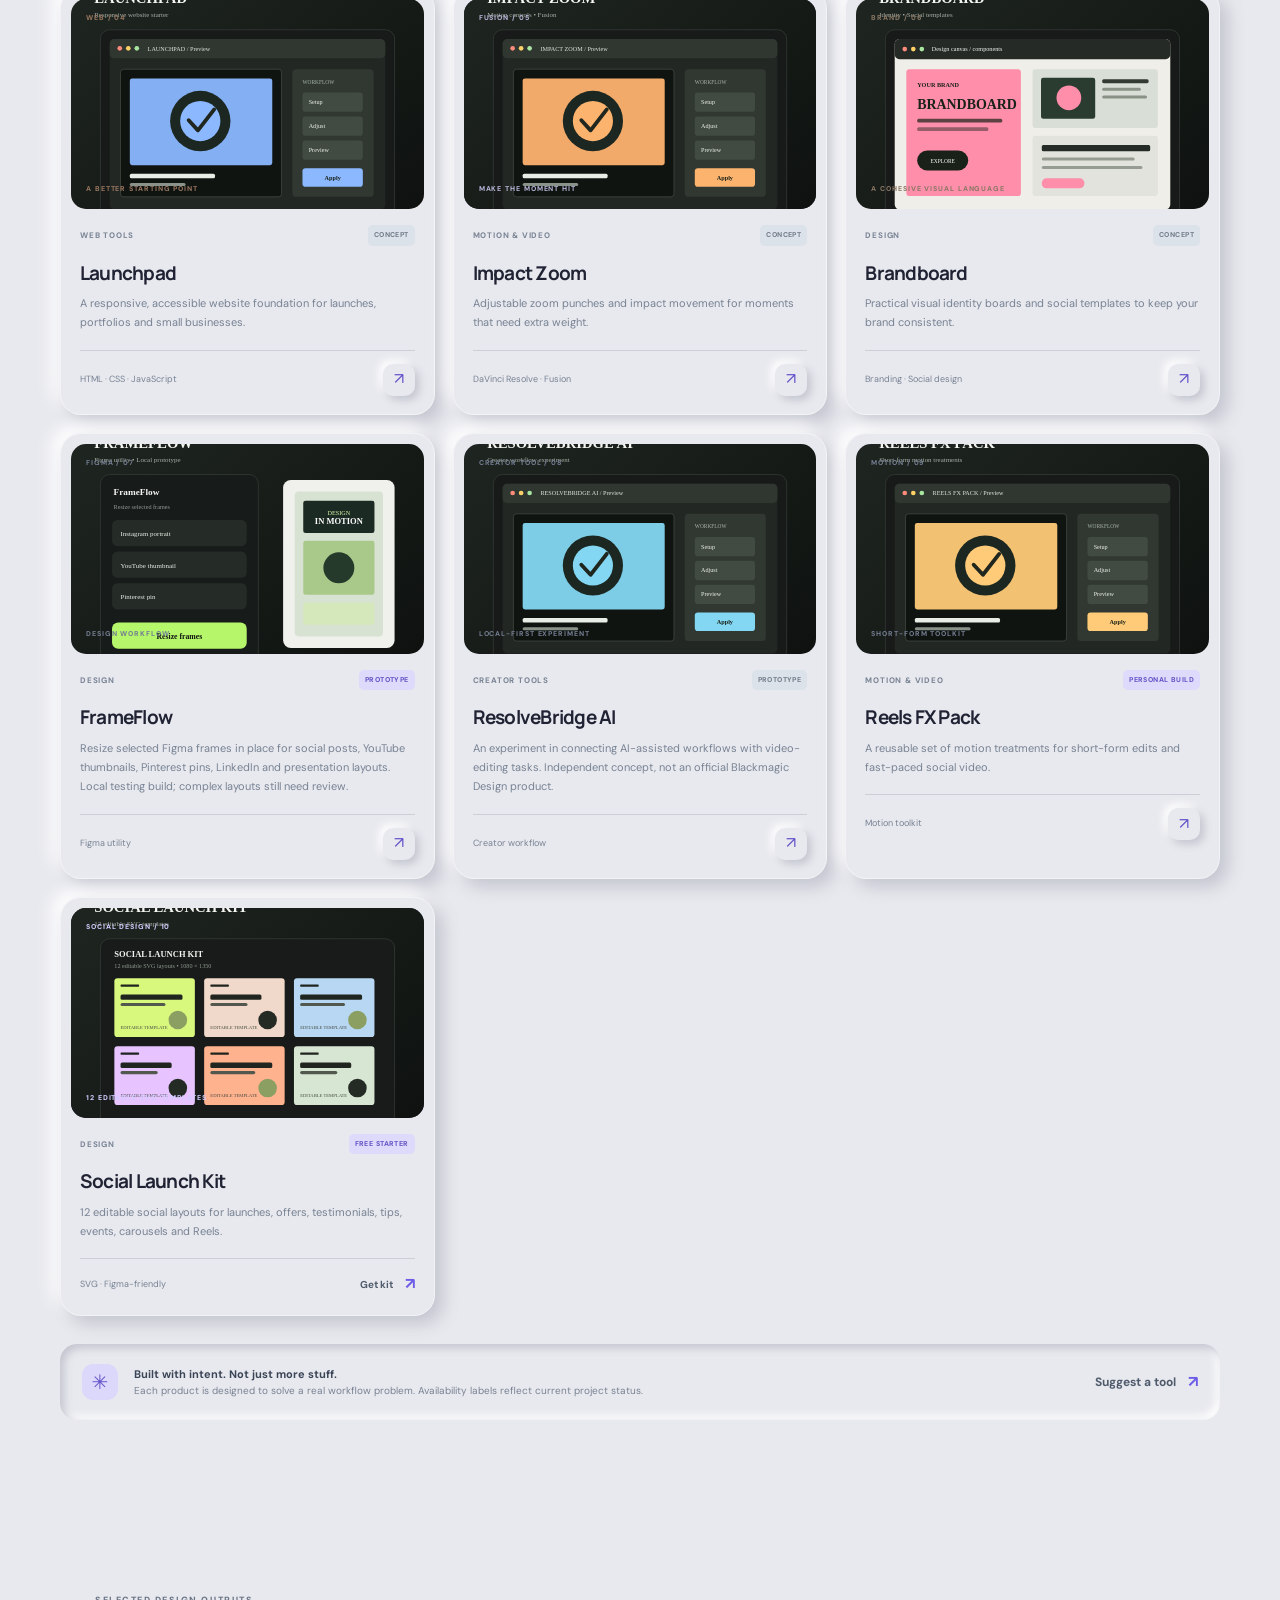
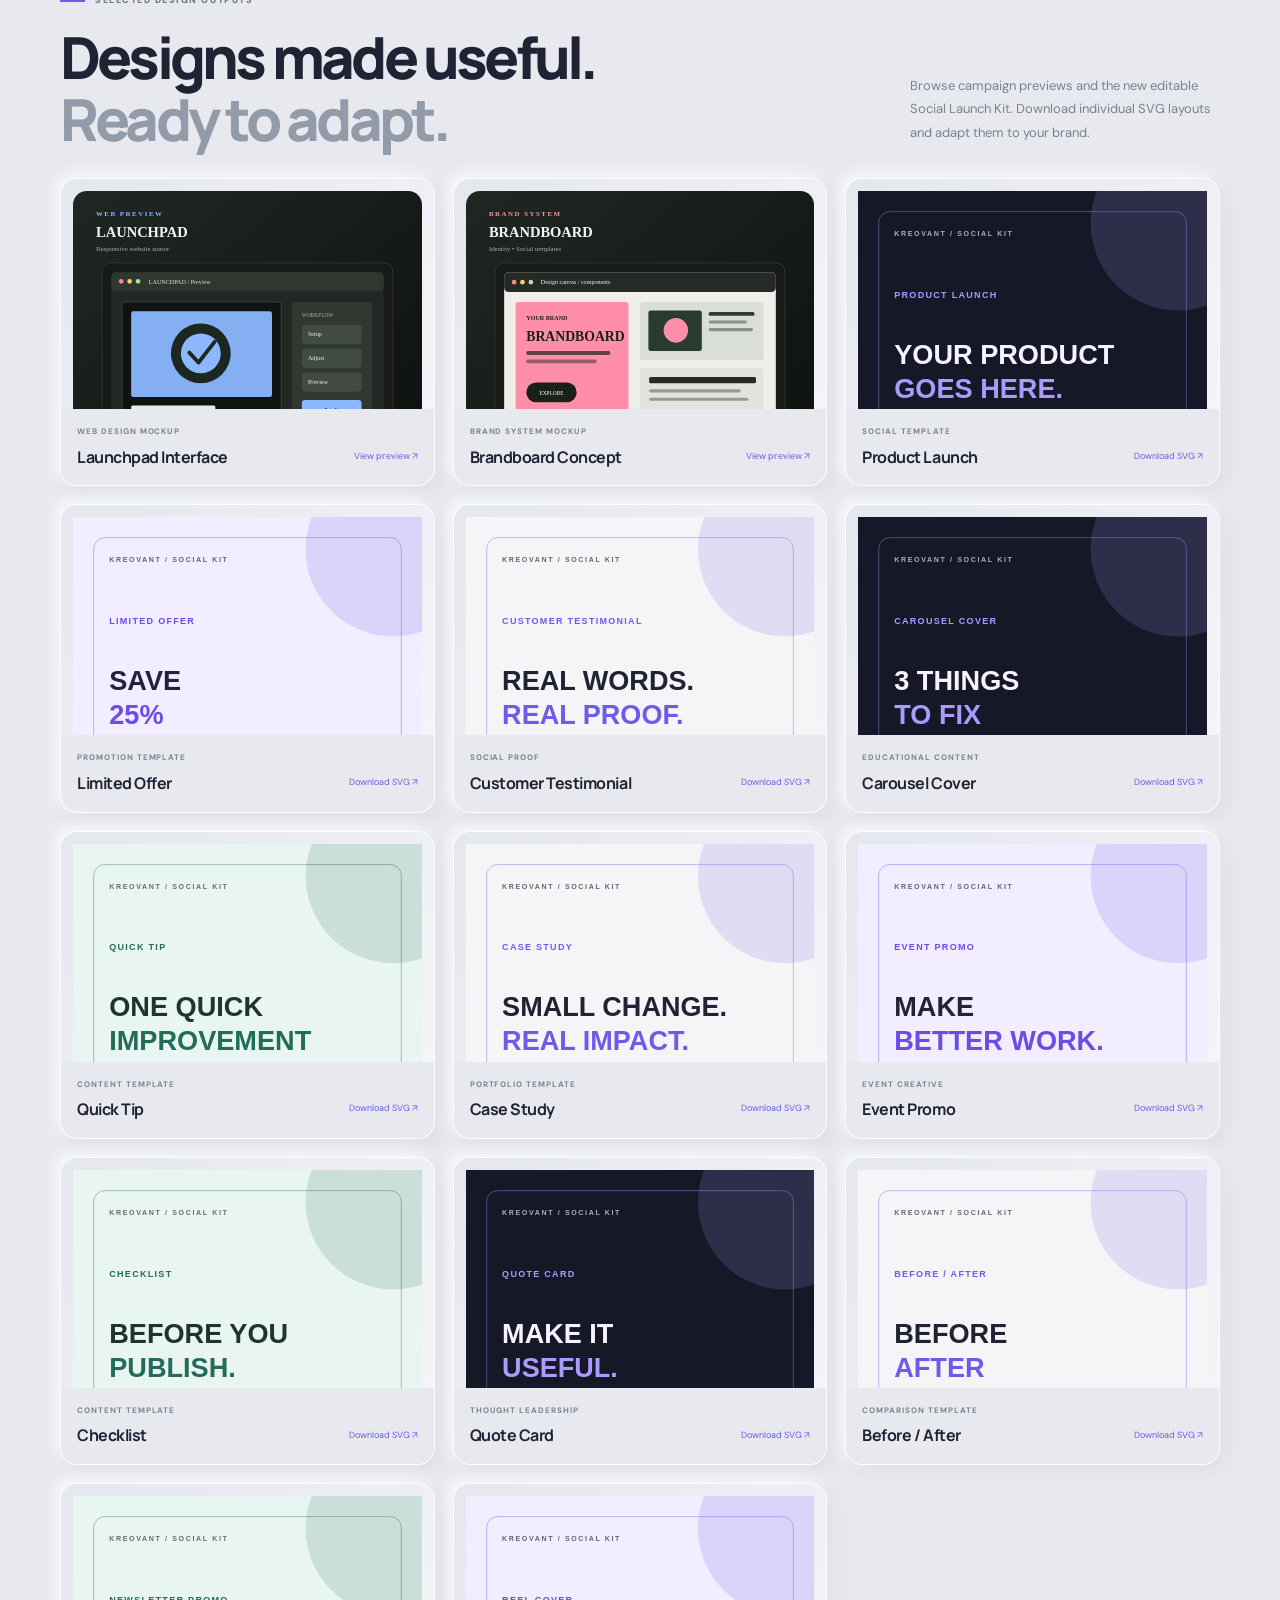
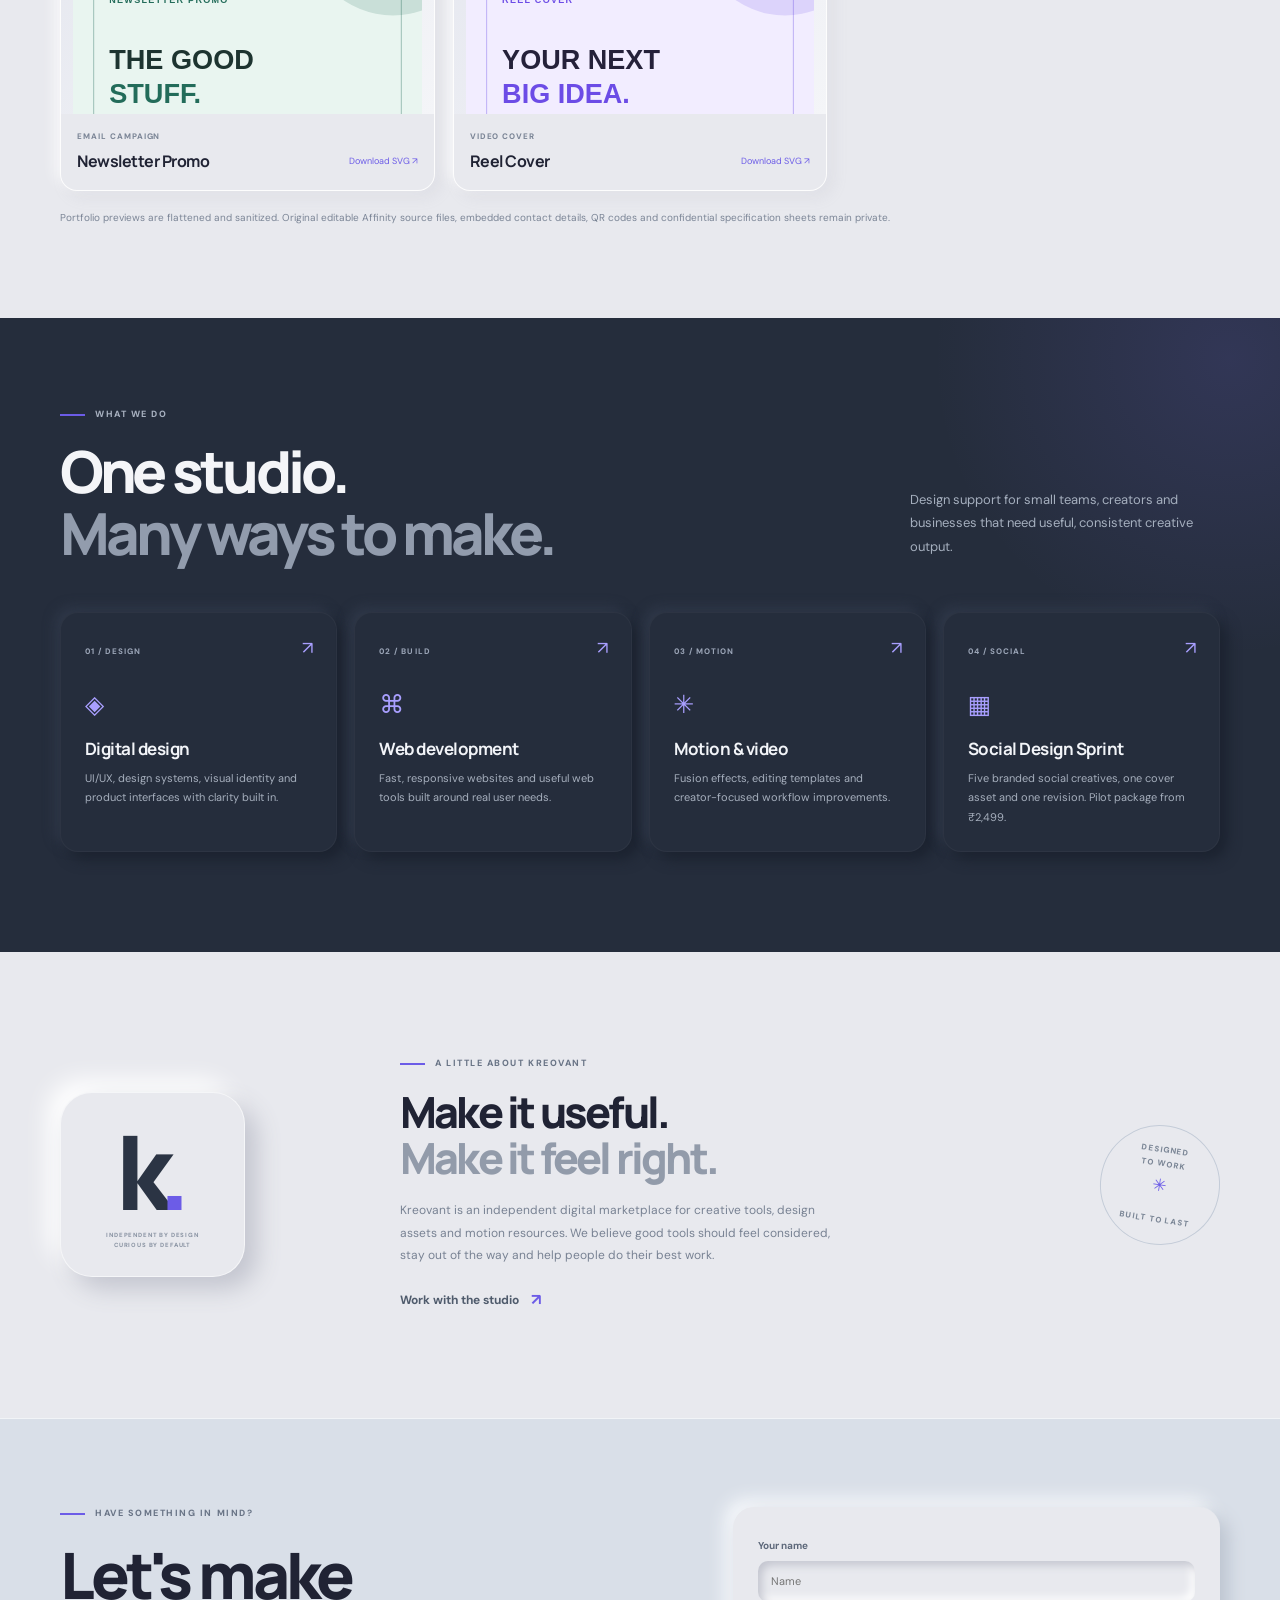
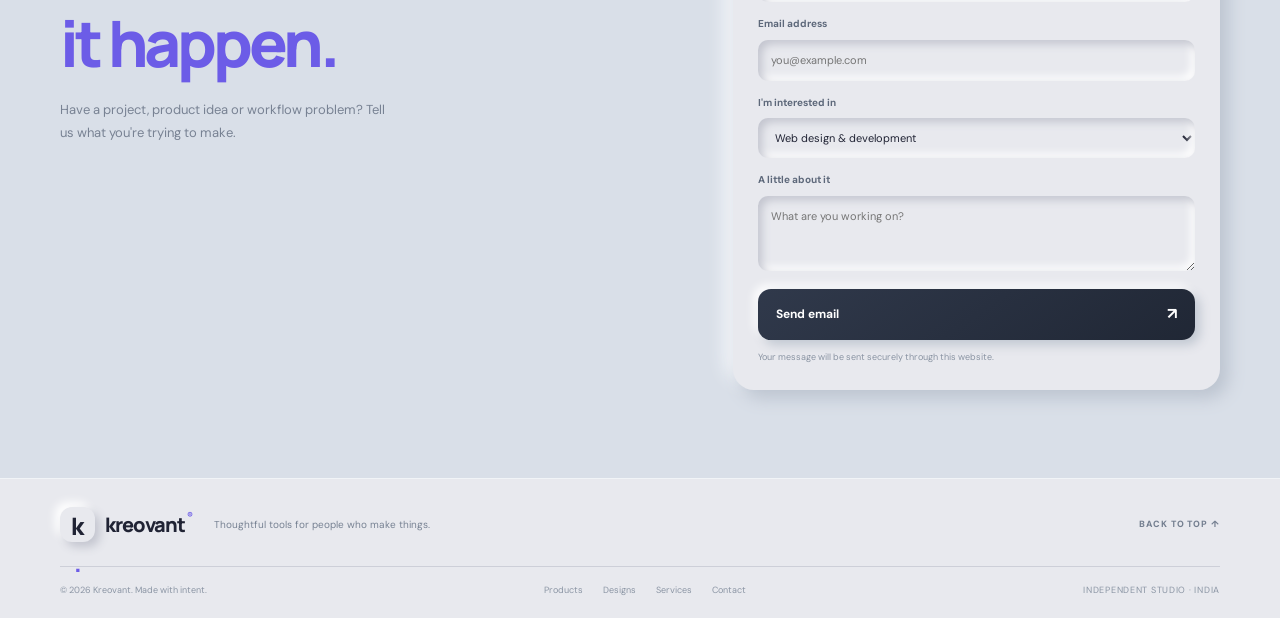
==== commit ae2fe6a2: "Trigger fresh production deployment" ====
--- a/index.html
+++ b/index.html
@@ -1,4 +1,5 @@
 <!doctype html>
+<!-- Kreovant production sync: 2026-10-12 -->
 <html lang="en-IN">
 <head>
 <meta charset="utf-8"><meta name="viewport" content="width=device-width, initial-scale=1, viewport-fit=cover">
--- a/css/style.css
+++ b/css/style.css
@@ -1,4 +1,4 @@
-:root{--bg:#e8e9ee;--shadow-dark:#c3c5cf;--shadow-light:#fff;--ink:#202334;--muted:#6e7284;--accent:#6c5ce7;--accent-2:#9b91ff;--accent-mint:#9ce6d1;--line:rgba(111,116,139,.22);--dark:#191b29;--radius:24px}*{box-sizing:border-box}html{scroll-behavior:smooth;scroll-padding-top:90px}body{margin:0;background:var(--bg);color:var(--ink);font-family:'DM Sans',system-ui,sans-serif;line-height:1.55}a{color:inherit;text-decoration:none}button,input,select,textarea{font:inherit}button,a{-webkit-tap-highlight-color:transparent}button{color:inherit}.wrap{width:min(1160px,calc(100% - 48px));margin-inline:auto}.announcement{min-height:36px;padding:7px 24px;display:flex;align-items:center;justify-content:center;gap:10px;background:#dfe1e8;color:#596577;font-size:11px;letter-spacing:.025em}.announcement-dot{width:6px;height:6px;border-radius:50%;background:#6c5ce7;box-shadow:0 0 0 4px #d9d4ff}.announcement-sep{opacity:.4}.announcement a{font-weight:700;color:#5142c9;margin-left:5px}.site-header{height:82px;padding:0 max(24px,calc((100% - 1160px)/2));display:flex;align-items:center;justify-content:space-between;gap:24px;position:sticky;top:0;z-index:20;background:rgba(228,233,240,.84);backdrop-filter:blur(18px);border-bottom:1px solid rgba(255,255,255,.65)}.brand{display:inline-flex;align-items:center;gap:10px;flex-shrink:0}.brand-mark{width:35px;height:35px;display:grid;place-items:center;background:var(--bg);border-radius:12px;box-shadow:5px 5px 10px var(--shadow-dark),-5px -5px 10px var(--shadow-light);font-family:Manrope,sans-serif;font-size:24px;font-weight:800;letter-spacing:-3px;padding-right:3px}.brand-mark span,.brand-name span{color:var(--accent)}.brand-name{font-family:Manrope,sans-serif;font-weight:800;font-size:20px;letter-spacing:-1px}.brand-name span{font-size:9px;vertical-align:top;margin-left:2px}.desktop-nav{display:flex;align-items:center;gap:38px;margin-left:auto;margin-right:auto}.desktop-nav a{font-size:13px;font-weight:600;color:#626d7d;transition:color .2s}.desktop-nav a:hover{color:var(--accent)}.header-actions{display:flex;align-items:center;gap:13px}.button{display:inline-flex;align-items:center;justify-content:center;gap:23px;border:0;border-radius:13px;padding:13px 18px;font-size:12px;font-weight:700;cursor:pointer;transition:transform .2s,box-shadow .2s}.button:hover{transform:translateY(-2px)}.button span{font-size:16px}.button-dark{background:linear-gradient(145deg,#30394b,#202735);color:#fff;box-shadow:5px 5px 11px #c0c7d1,-4px -4px 10px #fff}.button-dark:hover{box-shadow:7px 7px 15px #b8c0cc,-5px -5px 12px #fff}.button-soft{background:var(--bg);box-shadow:5px 5px 10px var(--shadow-dark),-5px -5px 10px var(--shadow-light)}.icon-btn{border:0;background:var(--bg);border-radius:12px;width:40px;height:40px;display:grid;place-items:center;box-shadow:4px 4px 8px var(--shadow-dark),-4px -4px 8px var(--shadow-light);cursor:pointer;font-size:23px}.menu-toggle{display:none}.hero{min-height:615px;display:grid;grid-template-columns:1fr 1fr;align-items:center;gap:44px;padding-top:50px;padding-bottom:66px}.hero-copy{padding:12px 0 10px}.eyebrow{display:flex;align-items:center;gap:10px;color:#697486;font-size:9px;font-weight:800;letter-spacing:.17em}.eyebrow-line{width:25px;height:2px;background:var(--accent);display:inline-block}.hero h1,.section-heading h2,.studio-copy h2,.contact-inner h2{font-family:Manrope,sans-serif;font-size:clamp(45px,5.4vw,72px);line-height:1.07;letter-spacing:-.065em;font-weight:800;margin:24px 0 20px}.headline-muted{color:#929baa}.headline-accent{color:var(--accent)}.hero-description{font-size:15px;line-height:1.85;color:#6d7788;max-width:440px}.hero-actions{display:flex;align-items:center;gap:27px;margin-top:30px}.text-link{font-size:12px;font-weight:700;color:#4f5b6c;display:inline-flex;gap:12px;align-items:center}.text-link span{font-size:16px;color:var(--accent)}.hero-proof{display:flex;align-items:center;gap:13px;margin-top:43px}.avatar-stack{display:flex;padding-left:5px}.avatar-stack span{width:29px;height:29px;border-radius:50%;border:2px solid var(--bg);margin-left:-5px;display:grid;place-items:center;background:#d7d1fb;color:#5144ba;font-size:9px;font-weight:800}.avatar-stack span:nth-child(2){background:#d7e4df;color:#45665b}.avatar-stack span:nth-child(3){background:#e9d8cd;color:#8a5e48}.hero-proof p{font-size:10px;line-height:1.55;color:#778293;margin:0}.hero-proof strong{font-size:11px;color:#465164}.hero-art{height:465px;position:relative;display:grid;place-items:center;isolation:isolate}.hero-art:before{content:"";position:absolute;width:360px;height:360px;border-radius:50%;background:radial-gradient(circle,rgba(128,115,238,.19),rgba(128,115,238,0) 70%);z-index:-2}.art-orbit{position:absolute;border:1px solid rgba(125,135,161,.22);border-radius:50%;transform:rotate(-25deg)}.orbit-one{width:440px;height:250px}.orbit-two{width:370px;height:420px;transform:rotate(40deg)}.art-card{position:absolute;width:300px;height:340px;border-radius:23px;overflow:hidden}.art-card-back{width:285px;height:330px;transform:translate(64px,-16px) rotate(8deg);background:linear-gradient(150deg,#d1d5e5,#e8e9f1 65%,#c7cde0);box-shadow:12px 16px 28px #b9c0ce,-8px -8px 18px #fff;padding:20px;display:flex;flex-direction:column;justify-content:space-between}.mini-label,.art-card-foot,.art-coordinate,.visual-tag,.visual-foot{font-size:8px;font-weight:800;letter-spacing:.13em;color:#737d91}.art-wave{height:170px;display:flex;align-items:center;justify-content:center;gap:5px;transform:skewY(-13deg)}.art-wave i{width:11px;border-radius:10px;background:linear-gradient(180deg,#8b7df2,#b8b3f8);height:42%;box-shadow:2px 2px 5px #a4a8c2}.art-wave i:nth-child(2n){height:80%}.art-wave i:nth-child(3n){height:60%}.art-wave i:nth-child(4n){height:100%}.art-card-foot{display:flex;justify-content:space-between}.art-card-foot b{font-size:14px;color:var(--accent)}.art-card-front{background:linear-gradient(145deg,#e9edf3,#dfe5ee);border:1px solid rgba(255,255,255,.9);box-shadow:12px 15px 30px #b6becb,-10px -10px 24px #fff;transform:translate(-18px,8px) rotate(-5deg);display:flex;flex-direction:column}.art-top{height:37px;border-bottom:1px solid #cfd6e1;display:flex;align-items:center;padding:0 14px;gap:5px}.app-dot{width:5px;height:5px;border-radius:50%;background:#a9b1c0}.art-window-label{font-size:7px;letter-spacing:.12em;margin-left:10px;color:#818b9b}.art-window-menu{margin-left:auto;font-size:10px;color:#929bad}.art-center{flex:1;display:flex;flex-direction:column;align-items:center;justify-content:center;gap:13px;text-align:center;font-size:9px;letter-spacing:.19em;font-weight:800;color:#667186}.kreovant-symbol{font-family:Manrope,sans-serif;font-size:105px;line-height:1;letter-spacing:-15px;padding-right:12px;font-weight:800;color:#2a3344;text-shadow:4px 4px 7px #c0c7d2,-4px -4px 7px #fff}.kreovant-symbol span{color:var(--accent)}.art-center-line{width:55px;height:2px;background:var(--accent)}.art-bottom{height:33px;border-top:1px solid #cfd6e1;padding:0 14px;display:flex;align-items:center;justify-content:space-between;font-size:7px;letter-spacing:.1em;color:#8a93a3}.art-bottom span:last-child{color:var(--accent)}.floating-chip{position:absolute;z-index:3;display:flex;align-items:center;gap:10px;background:rgba(231,236,243,.88);border:1px solid rgba(255,255,255,.9);border-radius:14px;padding:10px 13px;box-shadow:7px 7px 15px #c0c8d3,-7px -7px 15px #fff;backdrop-filter:blur(10px)}.chip-one{top:82px;left:-2px}.chip-two{bottom:75px;right:-5px}.chip-icon{width:30px;height:30px;display:grid;place-items:center;background:#c9efe3;color:#317c67;border-radius:9px;font-size:17px}.chip-icon.purple{background:#dedaff;color:#5c4bd0}.floating-chip b,.floating-chip small{display:block}.floating-chip b{font-size:10px}.floating-chip small{font-size:8px;color:#7a8494;margin-top:2px}.art-coordinate{position:absolute;right:10px;top:30px;font-size:7px}.ticker{overflow:hidden;border-block:1px solid rgba(137,150,170,.2);padding:15px 0;background:rgba(218,224,233,.45)}.ticker-track{display:flex;align-items:center;justify-content:space-around;gap:48px;width:max-content;min-width:100%;animation:ticker 34s linear infinite}.ticker-track span{font-size:9px;font-weight:800;letter-spacing:.16em;color:#697486;white-space:nowrap}.ticker-track b{color:var(--accent);margin-left:20px}@keyframes ticker{to{transform:translateX(-25%)}}.section{padding-top:105px;padding-bottom:100px}.section-heading{display:flex;align-items:end;justify-content:space-between;gap:40px;margin-bottom:38px}.section-heading h2,.studio-copy h2{font-size:clamp(40px,4.6vw,58px);margin:18px 0 0}.section-heading>p{max-width:310px;font-size:13px;line-height:1.8;color:#778293;margin:0 0 6px}.product-toolbar{display:flex;justify-content:space-between;align-items:center;gap:20px;margin-bottom:25px}.filter-list{display:flex;gap:8px;flex-wrap:wrap}.filter-pill{border:1px solid transparent;background:transparent;border-radius:11px;padding:10px 13px;font-size:10px;font-weight:700;color:#788293;cursor:pointer;transition:all .2s}.filter-pill:hover{color:var(--ink)}.filter-pill.active{background:var(--bg);color:var(--ink);box-shadow:inset 4px 4px 8px var(--shadow-dark),inset -4px -4px 8px var(--shadow-light)}.filter-pill span{font-size:8px;margin-left:4px;color:var(--accent)}.product-search{height:40px;width:190px;flex-shrink:0;display:flex;align-items:center;gap:8px;padding:0 12px;border-radius:12px;background:var(--bg);box-shadow:inset 4px 4px 8px var(--shadow-dark),inset -4px -4px 8px var(--shadow-light);color:#8a94a3}.product-search input{border:0;outline:0;background:transparent;width:100%;min-width:0;font-size:10px;color:var(--ink)}.product-search input::placeholder{color:#919aaa}.product-grid{display:grid;grid-template-columns:repeat(3,minmax(0,1fr));gap:22px}.product-card{min-width:0;border-radius:21px;padding:10px;background:var(--bg);box-shadow:8px 8px 17px var(--shadow-dark),-8px -8px 17px var(--shadow-light);border:1px solid rgba(255,255,255,.45);transition:transform .25s,box-shadow .25s}.product-card:hover{transform:translateY(-5px);box-shadow:12px 14px 24px #b8c1ce,-9px -9px 20px #fff}.product-visual{height:220px;border-radius:15px;position:relative;overflow:hidden;display:flex;align-items:center;justify-content:center}.visual-tag{position:absolute;left:15px;top:14px;font-size:7px;z-index:2}.visual-foot{position:absolute;bottom:14px;left:15px;font-size:7px;z-index:2}.visual-whip{background:linear-gradient(140deg,#23283a,#353a57 55%,#514a86);color:#fff}.visual-whip:before{content:"";position:absolute;width:260px;height:160px;left:5px;top:45px;background:radial-gradient(ellipse,rgba(130,119,245,.45),transparent 68%);transform:rotate(-25deg)}.visual-whip .visual-tag,.visual-whip .visual-foot{color:#c4c5e8}.whip-lines{position:absolute;inset:0;display:flex;flex-direction:column;justify-content:center;gap:11px;transform:rotate(-20deg) translateY(-4px)}.whip-lines i{height:2px;background:linear-gradient(90deg,transparent,#9e95ff 45%,#f3f1ff 58%,transparent);width:115%;margin-left:-20%;opacity:.7}.whip-lines i:nth-child(2n){width:75%;margin-left:20%;opacity:.45}.visual-title{z-index:1;font-family:Manrope,sans-serif;font-size:37px;line-height:.95;letter-spacing:-.07em;font-weight:800;text-align:center;text-shadow:0 3px 25px #17172b}.visual-title span{display:block;color:#b5aaff}.visual-subtitle{background:linear-gradient(140deg,#e7dff7,#d4d8f2 55%,#b6c6e2)}.visual-subtitle:before{content:"";position:absolute;width:240px;height:240px;border-radius:50%;background:rgba(255,255,255,.35);filter:blur(1px);right:-70px;top:20px}.visual-subtitle .visual-tag,.visual-subtitle .visual-foot{color:#67668e}.caption-window{position:relative;z-index:1;padding:22px 23px 18px;background:rgba(242,244,255,.55);border:1px solid rgba(255,255,255,.85);border-radius:12px;box-shadow:8px 10px 25px rgba(101,105,153,.18);transform:rotate(-4deg)}.caption-small{display:block;font-size:9px;font-weight:800;letter-spacing:.15em;color:#6d6b94}.caption-large{display:block;margin-top:8px;font-family:Manrope,sans-serif;font-size:26px;line-height:1.04;font-weight:800;letter-spacing:-.05em;color:#34394f}.caption-large em{font-style:normal;color:#6b5bda}.caption-bar{display:block;width:42px;height:3px;background:#6b5bda;margin-top:14px}.visual-form{background:linear-gradient(135deg,#d7e9e0,#dfe8e7 50%,#c9d8d6)}.visual-form .visual-tag,.visual-form .visual-foot{color:#607e75}.ui-sheet{width:165px;min-height:156px;background:#e6eee9;border:1px solid rgba(255,255,255,.9);border-radius:10px;padding:13px;box-shadow:8px 10px 20px rgba(64,100,84,.15);transform:rotate(3deg)}.ui-sheet-head{display:flex;justify-content:space-between;font-size:8px;font-weight:800;color:#45695c;margin-bottom:14px}.ui-line{height:5px;width:70%;border-radius:4px;background:#c4d8ce;margin-top:6px}.ui-line.long{width:90%;background:#9fbfb0}.ui-input{height:23px;border:1px solid #bdd2c6;border-radius:5px;margin-top:12px}.ui-button{display:flex;justify-content:space-between;align-items:center;padding:6px 8px;background:#536f62;color:#fff;border-radius:5px;font-size:7px;margin-top:7px}.ui-colors{display:flex;gap:5px;margin-top:11px}.ui-colors i{width:17px;height:10px;border-radius:3px;background:#536f62}.ui-colors i:nth-child(2){background:#8eaa9c}.ui-colors i:nth-child(3){background:#c1d3c8}.ui-colors i:nth-child(4){background:#e8eee8}.visual-web{background:linear-gradient(145deg,#f3e3d3,#e8d6c7 52%,#d8bca8)}.visual-web .visual-tag,.visual-web .visual-foot{color:#98765f}.browser-window{width:230px;background:#f8f4ef;border-radius:9px;overflow:hidden;box-shadow:8px 12px 25px rgba(123,89,63,.2);transform:rotate(-3deg)}.browser-bar{height:20px;background:#e9ddd3;display:flex;align-items:center;gap:4px;padding:0 8px}.browser-bar i{width:4px;height:4px;border-radius:50%;background:#b89b85}.browser-bar span{margin-left:auto;font-size:6px;color:#a28d7c}.browser-content{padding:17px 16px 15px}.browser-content>span{font-size:7px;letter-spacing:.14em;color:#a48a76;font-weight:800}.browser-content>b{display:block;font-family:Manrope,sans-serif;font-size:25px;line-height:1.05;letter-spacing:-.06em;color:#39332e;margin-top:3px}.browser-cta{width:52px;height:12px;border-radius:3px;background:#9a7156;margin-top:12px}.browser-blocks{display:flex;gap:5px;margin-top:12px}.browser-blocks i{height:26px;flex:1;border-radius:3px;background:#dfc8b6}.browser-blocks i:nth-child(2){background:#e9dacf}.visual-impact{background:radial-gradient(ellipse at center,#45405f,#292d41 68%,#222736);color:#fff}.visual-impact .visual-tag,.visual-impact .visual-foot{color:#b8b5d8}.impact-ring{position:absolute;border:1px solid rgba(161,148,255,.65);border-radius:50%;width:185px;height:185px;transform:scaleX(1.4) rotate(-25deg)}.ring-b{width:230px;height:125px;transform:rotate(35deg);border-color:rgba(198,192,255,.35)}.impact-core{position:relative;z-index:1;text-align:center;font-family:Manrope,sans-serif;font-weight:800;font-size:23px;line-height:.96;letter-spacing:-.06em}.impact-core b{font-size:31px;color:#b2a7ff}.visual-brand{background:linear-gradient(135deg,#eee4d7,#e3d5c5)}.visual-brand .visual-tag,.visual-brand .visual-foot{color:#8b7764}.brandboard{width:180px;height:155px;position:relative;background:#f2e9dd;border:1px solid rgba(255,255,255,.85);border-radius:8px;box-shadow:8px 10px 20px rgba(115,91,68,.15);transform:rotate(4deg);padding:14px}.brandboard-mark{font-family:Manrope,sans-serif;font-size:41px;font-weight:800;letter-spacing:-7px;color:#28313c}.brandboard-mark span{color:#7663d9}.brandboard-word{position:absolute;top:19px;right:14px;font-size:8px;line-height:1.2;font-weight:800;letter-spacing:.1em}.brandboard-swatches{display:flex;gap:5px;margin-top:15px}.brandboard-swatches i{height:20px;flex:1;border-radius:3px;background:#29313e}.brandboard-swatches i:nth-child(2){background:#7663d9}.brandboard-swatches i:nth-child(3){background:#c7b6a3}.brandboard-swatches i:nth-child(4){background:#dfe5e9}.brandboard-note{display:block;font-size:6px;font-weight:800;letter-spacing:.1em;margin-top:11px;color:#827565}.product-info{padding:16px 9px 8px}.product-meta{display:flex;align-items:center;justify-content:space-between;gap:8px}.product-category{font-size:8px;font-weight:800;letter-spacing:.1em;color:#7b8595}.status{font-size:7px;letter-spacing:.06em;font-weight:800;border-radius:5px;padding:5px 6px;white-space:nowrap}.status-soon{color:#6555c7;background:#dedafb}.status-concept{color:#737e8c;background:#dce2e9}.product-info h3{font-family:Manrope,sans-serif;font-size:19px;letter-spacing:-.04em;margin:13px 0 6px}.product-info>p{min-height:58px;font-size:11px;line-height:1.75;color:#778293;margin:0}.product-bottom{border-top:1px solid var(--line);padding-top:13px;margin-top:17px;display:flex;align-items:center;justify-content:space-between;gap:10px}.product-type{font-size:9px;color:#778293}.round-arrow{width:32px;height:32px;flex-shrink:0;border-radius:10px;display:grid;place-items:center;background:var(--bg);box-shadow:4px 4px 8px var(--shadow-dark),-4px -4px 8px var(--shadow-light);font-size:16px;color:#5f52c9;transition:all .2s}.round-arrow:hover{background:#d9d4fa;transform:rotate(45deg)}.empty-state{text-align:center;padding:55px 15px}.empty-state>span{font-size:30px;color:var(--accent)}.empty-state h3{margin:10px 0 5px}.empty-state p{font-size:12px;color:var(--muted)}.collection-note{display:flex;align-items:center;gap:16px;margin-top:28px;padding:20px 22px;border-radius:17px;background:var(--bg);box-shadow:inset 4px 4px 8px var(--shadow-dark),inset -4px -4px 8px var(--shadow-light)}.note-icon{width:36px;height:36px;display:grid;place-items:center;border-radius:11px;background:#dcd8fb;color:#6555c7;font-size:20px;flex-shrink:0}.collection-note p{font-size:10px;line-height:1.65;color:#788293;margin:0;flex:1}.collection-note strong{font-size:11px;color:#394456}.collection-note .text-link{white-space:nowrap}.services-band{background:#252d3c;color:#f2f4f8;padding:90px 0 100px;position:relative;overflow:hidden}.services-band:before{content:"";position:absolute;width:600px;height:600px;border-radius:50%;right:-250px;top:-260px;background:radial-gradient(circle,rgba(124,109,236,.15),transparent 70%);pointer-events:none}.services-inner{position:relative}.light-heading .eyebrow{color:#a8b1c0}.light-heading h2{color:#f4f5f8}.light-heading h2 span{color:#929cad}.light-heading>p{color:#a5afbe}.service-grid{display:grid;grid-template-columns:repeat(4,minmax(0,1fr));gap:17px;margin-top:48px}.service-card{min-height:235px;position:relative;border-radius:18px;padding:24px;background:#252d3c;box-shadow:7px 7px 14px #1b222f,-5px -5px 12px #30394a;border:1px solid rgba(255,255,255,.035);transition:transform .2s}.service-card:hover{transform:translateY(-4px)}.service-number{font-size:8px;font-weight:800;letter-spacing:.13em;color:#9ba5b7}.service-icon{margin-top:24px;font-size:25px;color:#a99fff}.service-card h3{font-family:Manrope,sans-serif;font-size:17px;letter-spacing:-.03em;margin:11px 0 7px}.service-card p{font-size:11px;line-height:1.75;color:#a6afbd;max-width:260px;margin:0}.service-arrow{position:absolute;right:23px;top:22px;color:#a99fff;font-size:18px}.studio-section{padding-top:105px;padding-bottom:105px;display:grid;grid-template-columns:.7fr 1.3fr .55fr;align-items:center;gap:48px}.studio-mark{width:185px;height:185px;border-radius:32px;display:flex;flex-direction:column;align-items:center;justify-content:center;background:var(--bg);box-shadow:12px 12px 24px var(--shadow-dark),-12px -12px 24px var(--shadow-light);border:1px solid rgba(255,255,255,.6)}.studio-mark>span{font-family:Manrope,sans-serif;font-size:103px;line-height:1;font-weight:800;letter-spacing:-15px;padding-right:13px;color:#2b3444}.studio-mark>span span{color:var(--accent)}.studio-mark-caption{font-size:6px;letter-spacing:.14em;font-weight:800;line-height:1.7;text-align:center;color:#8a94a3;margin-top:8px}.studio-copy h2{font-size:43px}.studio-copy>p{font-size:12px;line-height:1.9;color:#788293;max-width:440px;margin:18px 0 20px}.studio-stamp{width:120px;height:120px;border:1px solid #c4ccd8;border-radius:50%;display:flex;flex-direction:column;align-items:center;justify-content:center;text-align:center;font-size:8px;font-weight:800;letter-spacing:.12em;line-height:1.7;color:#7a8595;transform:rotate(9deg);justify-self:end}.studio-stamp span{font-size:17px;color:var(--accent)}.contact-section{background:#d9dfe8;border-block:1px solid rgba(255,255,255,.65);padding:88px 0}.contact-inner{display:grid;grid-template-columns:1fr .85fr;gap:100px;align-items:start}.contact-inner h2{font-size:clamp(45px,5vw,65px);margin:20px 0}.contact-inner h2 span{color:var(--accent)}.contact-inner>div>p{font-size:13px;color:#788293;max-width:340px;line-height:1.8}.contact-form{padding:25px;border-radius:21px;background:var(--bg);box-shadow:8px 8px 17px #bbc3cf,-8px -8px 17px #f6f8fb;display:grid;gap:8px}.contact-form label{font-size:10px;font-weight:700;color:#5d687a;margin-top:6px}.contact-form input,.contact-form select,.contact-form textarea{width:100%;border:0;outline:0;resize:vertical;border-radius:10px;padding:12px 13px;background:var(--bg);box-shadow:inset 4px 4px 8px var(--shadow-dark),inset -4px -4px 8px var(--shadow-light);color:var(--ink);font-size:11px}.contact-form input:focus,.contact-form select:focus,.contact-form textarea:focus{box-shadow:inset 4px 4px 8px var(--shadow-dark),inset -4px -4px 8px var(--shadow-light),0 0 0 2px rgba(102,87,217,.3)}.form-submit{margin-top:10px;justify-content:space-between}.form-note{font-size:9px;color:#8993a2;margin:3px 0 0}.site-footer{padding:28px 0 20px}.footer-top{display:flex;align-items:center;gap:22px;padding-bottom:24px;border-bottom:1px solid var(--line)}.footer-top>p{font-size:10px;color:#778293;margin-right:auto}.back-top{font-size:9px;font-weight:800;letter-spacing:.1em;color:#747f90}.footer-bottom{display:flex;align-items:center;justify-content:space-between;gap:18px;padding-top:17px;color:#8b95a4;font-size:9px}.footer-bottom>div{display:flex;gap:20px}.footer-bottom a:hover{color:var(--accent)}.footer-location{letter-spacing:.08em}.search-overlay{position:fixed;inset:0;z-index:50;background:rgba(35,43,57,.35);backdrop-filter:blur(8px);display:grid;place-items:start center;padding:15vh 20px 20px}.search-overlay[hidden]{display:none}.search-panel{width:min(540px,100%);padding:30px;border-radius:22px;background:var(--bg);box-shadow:15px 15px 30px #9ca5b4,-10px -10px 28px #fff;position:relative}.close-search{position:absolute;right:18px;top:18px;font-size:24px}.search-panel>label{display:block;font-family:Manrope,sans-serif;font-size:24px;font-weight:800;letter-spacing:-.04em;margin-bottom:20px}.search-panel>input{width:100%;padding:14px;border:0;outline:0;border-radius:11px;background:var(--bg);box-shadow:inset 4px 4px 8px var(--shadow-dark),inset -4px -4px 8px var(--shadow-light)}.search-panel>p{font-size:10px;color:#7e8898}.search-result{display:flex;justify-content:space-between;align-items:center;padding:12px 3px;border-bottom:1px solid var(--line);font-size:12px}.search-result small{display:block;color:#7e8898;font-size:9px}.search-result span{color:var(--accent);font-size:18px}@media(max-width:900px){.service-grid{grid-template-columns:repeat(2,minmax(0,1fr))}.hero{gap:15px;min-height:570px}.hero-art{transform:scale(.88);margin-inline:-20px}.product-grid{grid-template-columns:repeat(2,minmax(0,1fr))}.studio-section{grid-template-columns:.55fr 1.45fr;gap:32px}.studio-stamp{display:none}.contact-inner{gap:45px}.section-heading{gap:24px}}@media(max-width:640px){.wrap{width:calc(100% - 36px)}.announcement{font-size:9px;gap:7px;flex-wrap:wrap;padding:7px 12px}.site-header{height:68px;padding:0 18px}.brand-mark{width:31px;height:31px;font-size:21px}.brand-name{font-size:18px}.desktop-nav{display:none}.header-actions{gap:9px}.header-cta{padding:10px 12px;gap:10px;font-size:10px}.menu-toggle{display:grid}.hero{grid-template-columns:1fr;padding-top:55px;padding-bottom:45px;gap:10px}.hero h1{font-size:51px}.hero-description{font-size:13px}.hero-actions{gap:19px;flex-wrap:wrap}.hero-actions .button{font-size:10px;padding:12px 14px;gap:13px}.hero-art{height:400px;transform:scale(.82);margin:-8px -35px -10px}.chip-one{left:-4px}.chip-two{right:-4px}.section{padding-top:72px;padding-bottom:72px}.section-heading{display:block;margin-bottom:28px}.section-heading h2,.studio-copy h2{font-size:42px}.section-heading>p{margin-top:17px;font-size:12px}.product-toolbar{align-items:stretch;flex-direction:column}.filter-list{gap:4px}.filter-pill{font-size:9px;padding:9px 10px}.product-search{width:100%}.product-grid{grid-template-columns:1fr;gap:18px}.product-visual{height:235px}.product-info>p{min-height:0}.collection-note{align-items:flex-start;flex-wrap:wrap;padding:16px}.collection-note p{flex-basis:calc(100% - 54px)}.collection-note .text-link{margin-left:51px}.services-band{padding:72px 0}.service-grid{grid-template-columns:1fr;gap:13px;margin-top:30px}.service-card{min-height:190px;padding:21px}.service-icon{margin-top:17px}.studio-section{grid-template-columns:1fr;gap:30px;padding-top:70px;padding-bottom:70px}.studio-mark{width:130px;height:130px;border-radius:25px}.studio-mark>span{font-size:75px;letter-spacing:-12px}.studio-copy h2{font-size:39px}.contact-section{padding:70px 0}.contact-inner{grid-template-columns:1fr;gap:30px}.contact-inner h2{font-size:50px}.contact-form{padding:20px}.footer-top{flex-wrap:wrap;gap:12px}.footer-top>p{width:100%;order:3}.back-top{margin-left:auto}.footer-bottom{flex-wrap:wrap;line-height:1.8}.footer-bottom>div{order:3;width:100%}.footer-location{margin-left:auto}.search-panel{padding:24px}.ticker-track{gap:30px}}@media(prefers-reduced-motion:reduce){*,*:before,*:after{scroll-behavior:auto!important;animation-duration:.01ms!important;animation-iteration-count:1!important;transition-duration:.01ms!important}}
+:root{--bg:#e8e9ee;--shadow-dark:#c3c5cf;--shadow-light:#fff;--ink:#202334;--muted:#6e7284;--accent:#6c5ce7;--accent-2:#9b91ff;--accent-mint:#9ce6d1;--line:rgba(111,116,139,.22);--dark:#191b29;--radius:24px}*{box-sizing:border-box}html{scroll-behavior:smooth;scroll-padding-top:90px}body{margin:0;background:var(--bg);color:var(--ink);font-family:'DM Sans',system-ui,sans-serif;line-height:1.55}a{color:inherit;text-decoration:none}button,input,select,textarea{font:inherit}button,a{-webkit-tap-highlight-color:transparent}button{color:inherit}.wrap{width:min(1160px,calc(100% - 48px));margin-inline:auto}.announcement{min-height:36px;padding:7px 24px;display:flex;align-items:center;justify-content:center;gap:10px;background:#dfe1e8;color:#596577;font-size:11px;letter-spacing:.025em}.announcement-dot{width:6px;height:6px;border-radius:50%;background:#6c5ce7;box-shadow:0 0 0 4px #d9d4ff}.announcement-sep{opacity:.4}.announcement a{font-weight:700;color:#5142c9;margin-left:5px}.site-header{height:82px;padding:0 max(24px,calc((100% - 1160px)/2));display:flex;align-items:center;justify-content:space-between;gap:24px;position:sticky;top:0;z-index:20;background:rgba(228,233,240,.84);backdrop-filter:blur(18px);border-bottom:1px solid rgba(255,255,255,.65)}.brand{display:inline-flex;align-items:center;gap:10px;flex-shrink:0}.brand-mark{width:35px;height:35px;display:grid;place-items:center;background:var(--bg);border-radius:12px;box-shadow:5px 5px 10px var(--shadow-dark),-5px -5px 10px var(--shadow-light);font-family:Manrope,sans-serif;font-size:24px;font-weight:800;letter-spacing:-3px;padding-right:3px}.brand-mark span,.brand-name span{color:var(--accent)}.brand-name{font-family:Manrope,sans-serif;font-weight:800;font-size:20px;letter-spacing:-1px}.brand-name span{font-size:9px;vertical-align:top;margin-left:2px}.desktop-nav{display:flex;align-items:center;gap:38px;margin-left:auto;margin-right:auto}.desktop-nav a{font-size:13px;font-weight:600;color:#626d7d;transition:color .2s}.desktop-nav a:hover{color:var(--accent)}.header-actions{display:flex;align-items:center;gap:13px}.button{display:inline-flex;align-items:center;justify-content:center;gap:23px;border:0;border-radius:13px;padding:13px 18px;font-size:12px;font-weight:700;cursor:pointer;transition:transform .2s,box-shadow .2s}.button:hover{transform:translateY(-2px)}.button span{font-size:16px}.button-dark{background:linear-gradient(145deg,#30394b,#202735);color:#fff;box-shadow:5px 5px 11px #c0c7d1,-4px -4px 10px #fff}.button-dark:hover{box-shadow:7px 7px 15px #b8c0cc,-5px -5px 12px #fff}.button-soft{background:var(--bg);box-shadow:5px 5px 10px var(--shadow-dark),-5px -5px 10px var(--shadow-light)}.icon-btn{border:0;background:var(--bg);border-radius:12px;width:40px;height:40px;display:grid;place-items:center;box-shadow:4px 4px 8px var(--shadow-dark),-4px -4px 8px var(--shadow-light);cursor:pointer;font-size:23px}.menu-toggle{display:none}.hero{min-height:615px;display:grid;grid-template-columns:1fr 1fr;align-items:center;gap:44px;padding-top:50px;padding-bottom:66px}.hero-copy{padding:12px 0 10px}.eyebrow{display:flex;align-items:center;gap:10px;color:#697486;font-size:9px;font-weight:800;letter-spacing:.17em}.eyebrow-line{width:25px;height:2px;background:var(--accent);display:inline-block}.hero h1,.section-heading h2,.studio-copy h2,.contact-inner h2{font-family:Manrope,sans-serif;font-size:clamp(45px,5.4vw,72px);line-height:1.07;letter-spacing:-.065em;font-weight:800;margin:24px 0 20px}.headline-muted{color:#929baa}.headline-accent{color:var(--accent)}.hero-description{font-size:15px;line-height:1.85;color:#6d7788;max-width:440px}.hero-actions{display:flex;align-items:center;gap:27px;margin-top:30px}.text-link{font-size:12px;font-weight:700;color:#4f5b6c;display:inline-flex;gap:12px;align-items:center}.text-link span{font-size:16px;color:var(--accent)}.hero-proof{display:flex;align-items:center;gap:13px;margin-top:43px}.avatar-stack{display:flex;padding-left:5px}.avatar-stack span{width:29px;height:29px;border-radius:50%;border:2px solid var(--bg);margin-left:-5px;display:grid;place-items:center;background:#d7d1fb;color:#5144ba;font-size:9px;font-weight:800}.avatar-stack span:nth-child(2){background:#d7e4df;color:#45665b}.avatar-stack span:nth-child(3){background:#e9d8cd;color:#8a5e48}.hero-proof p{font-size:10px;line-height:1.55;color:#778293;margin:0}.hero-proof strong{font-size:11px;color:#465164}.hero-art{height:465px;position:relative;display:grid;place-items:center;isolation:isolate}.hero-art:before{content:"";position:absolute;width:360px;height:360px;border-radius:50%;background:radial-gradient(circle,rgba(128,115,238,.19),rgba(128,115,238,0) 70%);z-index:-2}.art-orbit{position:absolute;border:1px solid rgba(125,135,161,.22);border-radius:50%;transform:rotate(-25deg)}.orbit-one{width:440px;height:250px}.orbit-two{width:370px;height:420px;transform:rotate(40deg)}.art-card{position:absolute;width:300px;height:340px;border-radius:23px;overflow:hidden}.art-card-back{width:285px;height:330px;transform:translate(64px,-16px) rotate(8deg);background:linear-gradient(150deg,#d1d5e5,#e8e9f1 65%,#c7cde0);box-shadow:12px 16px 28px #b9c0ce,-8px -8px 18px #fff;padding:20px;display:flex;flex-direction:column;justify-content:space-between}.mini-label,.art-card-foot,.art-coordinate,.visual-tag,.visual-foot{font-size:8px;font-weight:800;letter-spacing:.13em;color:#737d91}.art-wave{height:170px;display:flex;align-items:center;justify-content:center;gap:5px;transform:skewY(-13deg)}.art-wave i{width:11px;border-radius:10px;background:linear-gradient(180deg,#8b7df2,#b8b3f8);height:42%;box-shadow:2px 2px 5px #a4a8c2}.art-wave i:nth-child(2n){height:80%}.art-wave i:nth-child(3n){height:60%}.art-wave i:nth-child(4n){height:100%}.art-card-foot{display:flex;justify-content:space-between}.art-card-foot b{font-size:14px;color:var(--accent)}.art-card-front{background:linear-gradient(145deg,#e9edf3,#dfe5ee);border:1px solid rgba(255,255,255,.9);box-shadow:12px 15px 30px #b6becb,-10px -10px 24px #fff;transform:translate(-18px,8px) rotate(-5deg);display:flex;flex-direction:column}.art-top{height:37px;border-bottom:1px solid #cfd6e1;display:flex;align-items:center;padding:0 14px;gap:5px}.app-dot{width:5px;height:5px;border-radius:50%;background:#a9b1c0}.art-window-label{font-size:7px;letter-spacing:.12em;margin-left:10px;color:#818b9b}.art-window-menu{margin-left:auto;font-size:10px;color:#929bad}.art-center{flex:1;display:flex;flex-direction:column;align-items:center;justify-content:center;gap:13px;text-align:center;font-size:9px;letter-spacing:.19em;font-weight:800;color:#667186}.kreovant-symbol{font-family:Manrope,sans-serif;font-size:105px;line-height:1;letter-spacing:-15px;padding-right:12px;font-weight:800;color:#2a3344;text-shadow:4px 4px 7px #c0c7d2,-4px -4px 7px #fff}.kreovant-symbol span{color:var(--accent)}.art-center-line{width:55px;height:2px;background:var(--accent)}.art-bottom{height:33px;border-top:1px solid #cfd6e1;padding:0 14px;display:flex;align-items:center;justify-content:space-between;font-size:7px;letter-spacing:.1em;color:#8a93a3}.art-bottom span:last-child{color:var(--accent)}.floating-chip{position:absolute;z-index:3;display:flex;align-items:center;gap:10px;background:rgba(231,236,243,.88);border:1px solid rgba(255,255,255,.9);border-radius:14px;padding:10px 13px;box-shadow:7px 7px 15px #c0c8d3,-7px -7px 15px #fff;backdrop-filter:blur(10px)}.chip-one{top:82px;left:-2px}.chip-two{bottom:75px;right:-5px}.chip-icon{width:30px;height:30px;display:grid;place-items:center;background:#c9efe3;color:#317c67;border-radius:9px;font-size:17px}.chip-icon.purple{background:#dedaff;color:#5c4bd0}.floating-chip b,.floating-chip small{display:block}.floating-chip b{font-size:10px}.floating-chip small{font-size:8px;color:#7a8494;margin-top:2px}.art-coordinate{position:absolute;right:10px;top:30px;font-size:7px}.ticker{overflow:hidden;border-block:1px solid rgba(137,150,170,.2);padding:15px 0;background:rgba(218,224,233,.45)}.ticker-track{display:flex;align-items:center;width:max-content;min-width:0;animation:ticker 28s linear infinite;will-change:transform}.ticker-group{display:flex;flex:0 0 auto;align-items:center;gap:48px;padding-right:48px}.ticker-track span{font-size:9px;font-weight:800;letter-spacing:.16em;color:#697486;white-space:nowrap}.ticker-track b{color:var(--accent);margin-left:20px}@keyframes ticker{to{transform:translateX(-50%)}}.section{padding-top:105px;padding-bottom:100px}.section-heading{display:flex;align-items:end;justify-content:space-between;gap:40px;margin-bottom:38px}.section-heading h2,.studio-copy h2{font-size:clamp(40px,4.6vw,58px);margin:18px 0 0}.section-heading>p{max-width:310px;font-size:13px;line-height:1.8;color:#778293;margin:0 0 6px}.product-toolbar{display:flex;justify-content:space-between;align-items:center;gap:20px;margin-bottom:25px}.filter-list{display:flex;gap:8px;flex-wrap:wrap}.filter-pill{border:1px solid transparent;background:transparent;border-radius:11px;padding:10px 13px;font-size:10px;font-weight:700;color:#788293;cursor:pointer;transition:all .2s}.filter-pill:hover{color:var(--ink)}.filter-pill.active{background:var(--bg);color:var(--ink);box-shadow:inset 4px 4px 8px var(--shadow-dark),inset -4px -4px 8px var(--shadow-light)}.filter-pill span{font-size:8px;margin-left:4px;color:var(--accent)}.product-search{height:40px;width:190px;flex-shrink:0;display:flex;align-items:center;gap:8px;padding:0 12px;border-radius:12px;background:var(--bg);box-shadow:inset 4px 4px 8px var(--shadow-dark),inset -4px -4px 8px var(--shadow-light);color:#8a94a3}.product-search input{border:0;outline:0;background:transparent;width:100%;min-width:0;font-size:10px;color:var(--ink)}.product-search input::placeholder{color:#919aaa}.product-grid{display:grid;grid-template-columns:repeat(3,minmax(0,1fr));gap:22px}.product-card{min-width:0;border-radius:21px;padding:10px;background:var(--bg);box-shadow:8px 8px 17px var(--shadow-dark),-8px -8px 17px var(--shadow-light);border:1px solid rgba(255,255,255,.45);transition:transform .25s,box-shadow .25s}.product-card:hover{transform:translateY(-5px);box-shadow:12px 14px 24px #b8c1ce,-9px -9px 20px #fff}.product-visual{height:220px;border-radius:15px;position:relative;overflow:hidden;display:flex;align-items:center;justify-content:center}.visual-tag{position:absolute;left:15px;top:14px;font-size:7px;z-index:2}.visual-foot{position:absolute;bottom:14px;left:15px;font-size:7px;z-index:2}.visual-whip{background:linear-gradient(140deg,#23283a,#353a57 55%,#514a86);color:#fff}.visual-whip:before{content:"";position:absolute;width:260px;height:160px;left:5px;top:45px;background:radial-gradient(ellipse,rgba(130,119,245,.45),transparent 68%);transform:rotate(-25deg)}.visual-whip .visual-tag,.visual-whip .visual-foot{color:#c4c5e8}.whip-lines{position:absolute;inset:0;display:flex;flex-direction:column;justify-content:center;gap:11px;transform:rotate(-20deg) translateY(-4px)}.whip-lines i{height:2px;background:linear-gradient(90deg,transparent,#9e95ff 45%,#f3f1ff 58%,transparent);width:115%;margin-left:-20%;opacity:.7}.whip-lines i:nth-child(2n){width:75%;margin-left:20%;opacity:.45}.visual-title{z-index:1;font-family:Manrope,sans-serif;font-size:37px;line-height:.95;letter-spacing:-.07em;font-weight:800;text-align:center;text-shadow:0 3px 25px #17172b}.visual-title span{display:block;color:#b5aaff}.visual-subtitle{background:linear-gradient(140deg,#e7dff7,#d4d8f2 55%,#b6c6e2)}.visual-subtitle:before{content:"";position:absolute;width:240px;height:240px;border-radius:50%;background:rgba(255,255,255,.35);filter:blur(1px);right:-70px;top:20px}.visual-subtitle .visual-tag,.visual-subtitle .visual-foot{color:#67668e}.caption-window{position:relative;z-index:1;padding:22px 23px 18px;background:rgba(242,244,255,.55);border:1px solid rgba(255,255,255,.85);border-radius:12px;box-shadow:8px 10px 25px rgba(101,105,153,.18);transform:rotate(-4deg)}.caption-small{display:block;font-size:9px;font-weight:800;letter-spacing:.15em;color:#6d6b94}.caption-large{display:block;margin-top:8px;font-family:Manrope,sans-serif;font-size:26px;line-height:1.04;font-weight:800;letter-spacing:-.05em;color:#34394f}.caption-large em{font-style:normal;color:#6b5bda}.caption-bar{display:block;width:42px;height:3px;background:#6b5bda;margin-top:14px}.visual-form{background:linear-gradient(135deg,#d7e9e0,#dfe8e7 50%,#c9d8d6)}.visual-form .visual-tag,.visual-form .visual-foot{color:#607e75}.ui-sheet{width:165px;min-height:156px;background:#e6eee9;border:1px solid rgba(255,255,255,.9);border-radius:10px;padding:13px;box-shadow:8px 10px 20px rgba(64,100,84,.15);transform:rotate(3deg)}.ui-sheet-head{display:flex;justify-content:space-between;font-size:8px;font-weight:800;color:#45695c;margin-bottom:14px}.ui-line{height:5px;width:70%;border-radius:4px;background:#c4d8ce;margin-top:6px}.ui-line.long{width:90%;background:#9fbfb0}.ui-input{height:23px;border:1px solid #bdd2c6;border-radius:5px;margin-top:12px}.ui-button{display:flex;justify-content:space-between;align-items:center;padding:6px 8px;background:#536f62;color:#fff;border-radius:5px;font-size:7px;margin-top:7px}.ui-colors{display:flex;gap:5px;margin-top:11px}.ui-colors i{width:17px;height:10px;border-radius:3px;background:#536f62}.ui-colors i:nth-child(2){background:#8eaa9c}.ui-colors i:nth-child(3){background:#c1d3c8}.ui-colors i:nth-child(4){background:#e8eee8}.visual-web{background:linear-gradient(145deg,#f3e3d3,#e8d6c7 52%,#d8bca8)}.visual-web .visual-tag,.visual-web .visual-foot{color:#98765f}.browser-window{width:230px;background:#f8f4ef;border-radius:9px;overflow:hidden;box-shadow:8px 12px 25px rgba(123,89,63,.2);transform:rotate(-3deg)}.browser-bar{height:20px;background:#e9ddd3;display:flex;align-items:center;gap:4px;padding:0 8px}.browser-bar i{width:4px;height:4px;border-radius:50%;background:#b89b85}.browser-bar span{margin-left:auto;font-size:6px;color:#a28d7c}.browser-content{padding:17px 16px 15px}.browser-content>span{font-size:7px;letter-spacing:.14em;color:#a48a76;font-weight:800}.browser-content>b{display:block;font-family:Manrope,sans-serif;font-size:25px;line-height:1.05;letter-spacing:-.06em;color:#39332e;margin-top:3px}.browser-cta{width:52px;height:12px;border-radius:3px;background:#9a7156;margin-top:12px}.browser-blocks{display:flex;gap:5px;margin-top:12px}.browser-blocks i{height:26px;flex:1;border-radius:3px;background:#dfc8b6}.browser-blocks i:nth-child(2){background:#e9dacf}.visual-impact{background:radial-gradient(ellipse at center,#45405f,#292d41 68%,#222736);color:#fff}.visual-impact .visual-tag,.visual-impact .visual-foot{color:#b8b5d8}.impact-ring{position:absolute;border:1px solid rgba(161,148,255,.65);border-radius:50%;width:185px;height:185px;transform:scaleX(1.4) rotate(-25deg)}.ring-b{width:230px;height:125px;transform:rotate(35deg);border-color:rgba(198,192,255,.35)}.impact-core{position:relative;z-index:1;text-align:center;font-family:Manrope,sans-serif;font-weight:800;font-size:23px;line-height:.96;letter-spacing:-.06em}.impact-core b{font-size:31px;color:#b2a7ff}.visual-brand{background:linear-gradient(135deg,#eee4d7,#e3d5c5)}.visual-brand .visual-tag,.visual-brand .visual-foot{color:#8b7764}.brandboard{width:180px;height:155px;position:relative;background:#f2e9dd;border:1px solid rgba(255,255,255,.85);border-radius:8px;box-shadow:8px 10px 20px rgba(115,91,68,.15);transform:rotate(4deg);padding:14px}.brandboard-mark{font-family:Manrope,sans-serif;font-size:41px;font-weight:800;letter-spacing:-7px;color:#28313c}.brandboard-mark span{color:#7663d9}.brandboard-word{position:absolute;top:19px;right:14px;font-size:8px;line-height:1.2;font-weight:800;letter-spacing:.1em}.brandboard-swatches{display:flex;gap:5px;margin-top:15px}.brandboard-swatches i{height:20px;flex:1;border-radius:3px;background:#29313e}.brandboard-swatches i:nth-child(2){background:#7663d9}.brandboard-swatches i:nth-child(3){background:#c7b6a3}.brandboard-swatches i:nth-child(4){background:#dfe5e9}.brandboard-note{display:block;font-size:6px;font-weight:800;letter-spacing:.1em;margin-top:11px;color:#827565}.product-info{padding:16px 9px 8px}.product-meta{display:flex;align-items:center;justify-content:space-between;gap:8px}.product-category{font-size:8px;font-weight:800;letter-spacing:.1em;color:#7b8595}.status{font-size:7px;letter-spacing:.06em;font-weight:800;border-radius:5px;padding:5px 6px;white-space:nowrap}.status-soon{color:#6555c7;background:#dedafb}.status-concept{color:#737e8c;background:#dce2e9}.product-info h3{font-family:Manrope,sans-serif;font-size:19px;letter-spacing:-.04em;margin:13px 0 6px}.product-info>p{min-height:58px;font-size:11px;line-height:1.75;color:#778293;margin:0}.product-bottom{border-top:1px solid var(--line);padding-top:13px;margin-top:17px;display:flex;align-items:center;justify-content:space-between;gap:10px}.product-type{font-size:9px;color:#778293}.round-arrow{width:32px;height:32px;flex-shrink:0;border-radius:10px;display:grid;place-items:center;background:var(--bg);box-shadow:4px 4px 8px var(--shadow-dark),-4px -4px 8px var(--shadow-light);font-size:16px;color:#5f52c9;transition:all .2s}.round-arrow:hover{background:#d9d4fa;transform:rotate(45deg)}.empty-state{text-align:center;padding:55px 15px}.empty-state>span{font-size:30px;color:var(--accent)}.empty-state h3{margin:10px 0 5px}.empty-state p{font-size:12px;color:var(--muted)}.collection-note{display:flex;align-items:center;gap:16px;margin-top:28px;padding:20px 22px;border-radius:17px;background:var(--bg);box-shadow:inset 4px 4px 8px var(--shadow-dark),inset -4px -4px 8px var(--shadow-light)}.note-icon{width:36px;height:36px;display:grid;place-items:center;border-radius:11px;background:#dcd8fb;color:#6555c7;font-size:20px;flex-shrink:0}.collection-note p{font-size:10px;line-height:1.65;color:#788293;margin:0;flex:1}.collection-note strong{font-size:11px;color:#394456}.collection-note .text-link{white-space:nowrap}.services-band{background:#252d3c;color:#f2f4f8;padding:90px 0 100px;position:relative;overflow:hidden}.services-band:before{content:"";position:absolute;width:600px;height:600px;border-radius:50%;right:-250px;top:-260px;background:radial-gradient(circle,rgba(124,109,236,.15),transparent 70%);pointer-events:none}.services-inner{position:relative}.light-heading .eyebrow{color:#a8b1c0}.light-heading h2{color:#f4f5f8}.light-heading h2 span{color:#929cad}.light-heading>p{color:#a5afbe}.service-grid{display:grid;grid-template-columns:repeat(4,minmax(0,1fr));gap:17px;margin-top:48px}.service-card{min-height:235px;position:relative;border-radius:18px;padding:24px;background:#252d3c;box-shadow:7px 7px 14px #1b222f,-5px -5px 12px #30394a;border:1px solid rgba(255,255,255,.035);transition:transform .2s}.service-card:hover{transform:translateY(-4px)}.service-number{font-size:8px;font-weight:800;letter-spacing:.13em;color:#9ba5b7}.service-icon{margin-top:24px;font-size:25px;color:#a99fff}.service-card h3{font-family:Manrope,sans-serif;font-size:17px;letter-spacing:-.03em;margin:11px 0 7px}.service-card p{font-size:11px;line-height:1.75;color:#a6afbd;max-width:260px;margin:0}.service-arrow{position:absolute;right:23px;top:22px;color:#a99fff;font-size:18px}.studio-section{padding-top:105px;padding-bottom:105px;display:grid;grid-template-columns:.7fr 1.3fr .55fr;align-items:center;gap:48px}.studio-mark{width:185px;height:185px;border-radius:32px;display:flex;flex-direction:column;align-items:center;justify-content:center;background:var(--bg);box-shadow:12px 12px 24px var(--shadow-dark),-12px -12px 24px var(--shadow-light);border:1px solid rgba(255,255,255,.6)}.studio-mark>span{font-family:Manrope,sans-serif;font-size:103px;line-height:1;font-weight:800;letter-spacing:-15px;padding-right:13px;color:#2b3444}.studio-mark>span span{color:var(--accent)}.studio-mark-caption{font-size:6px;letter-spacing:.14em;font-weight:800;line-height:1.7;text-align:center;color:#8a94a3;margin-top:8px}.studio-copy h2{font-size:43px}.studio-copy>p{font-size:12px;line-height:1.9;color:#788293;max-width:440px;margin:18px 0 20px}.studio-stamp{width:120px;height:120px;border:1px solid #c4ccd8;border-radius:50%;display:flex;flex-direction:column;align-items:center;justify-content:center;text-align:center;font-size:8px;font-weight:800;letter-spacing:.12em;line-height:1.7;color:#7a8595;transform:rotate(9deg);justify-self:end}.studio-stamp span{font-size:17px;color:var(--accent)}.contact-section{background:#d9dfe8;border-block:1px solid rgba(255,255,255,.65);padding:88px 0}.contact-inner{display:grid;grid-template-columns:1fr .85fr;gap:100px;align-items:start}.contact-inner h2{font-size:clamp(45px,5vw,65px);margin:20px 0}.contact-inner h2 span{color:var(--accent)}.contact-inner>div>p{font-size:13px;color:#788293;max-width:340px;line-height:1.8}.contact-form{padding:25px;border-radius:21px;background:var(--bg);box-shadow:8px 8px 17px #bbc3cf,-8px -8px 17px #f6f8fb;display:grid;gap:8px}.contact-form label{font-size:10px;font-weight:700;color:#5d687a;margin-top:6px}.contact-form input,.contact-form select,.contact-form textarea{width:100%;border:0;outline:0;resize:vertical;border-radius:10px;padding:12px 13px;background:var(--bg);box-shadow:inset 4px 4px 8px var(--shadow-dark),inset -4px -4px 8px var(--shadow-light);color:var(--ink);font-size:11px}.contact-form input:focus,.contact-form select:focus,.contact-form textarea:focus{box-shadow:inset 4px 4px 8px var(--shadow-dark),inset -4px -4px 8px var(--shadow-light),0 0 0 2px rgba(102,87,217,.3)}.form-submit{margin-top:10px;justify-content:space-between}.form-note{font-size:9px;color:#8993a2;margin:3px 0 0}.site-footer{padding:28px 0 20px}.footer-top{display:flex;align-items:center;gap:22px;padding-bottom:24px;border-bottom:1px solid var(--line)}.footer-top>p{font-size:10px;color:#778293;margin-right:auto}.back-top{font-size:9px;font-weight:800;letter-spacing:.1em;color:#747f90}.footer-bottom{display:flex;align-items:center;justify-content:space-between;gap:18px;padding-top:17px;color:#8b95a4;font-size:9px}.footer-bottom>div{display:flex;gap:20px}.footer-bottom a:hover{color:var(--accent)}.footer-location{letter-spacing:.08em}.search-overlay{position:fixed;inset:0;z-index:50;background:rgba(35,43,57,.35);backdrop-filter:blur(8px);display:grid;place-items:start center;padding:15vh 20px 20px}.search-overlay[hidden]{display:none}.search-panel{width:min(540px,100%);padding:30px;border-radius:22px;background:var(--bg);box-shadow:15px 15px 30px #9ca5b4,-10px -10px 28px #fff;position:relative}.close-search{position:absolute;right:18px;top:18px;font-size:24px}.search-panel>label{display:block;font-family:Manrope,sans-serif;font-size:24px;font-weight:800;letter-spacing:-.04em;margin-bottom:20px}.search-panel>input{width:100%;padding:14px;border:0;outline:0;border-radius:11px;background:var(--bg);box-shadow:inset 4px 4px 8px var(--shadow-dark),inset -4px -4px 8px var(--shadow-light)}.search-panel>p{font-size:10px;color:#7e8898}.search-result{display:flex;justify-content:space-between;align-items:center;padding:12px 3px;border-bottom:1px solid var(--line);font-size:12px}.search-result small{display:block;color:#7e8898;font-size:9px}.search-result span{color:var(--accent);font-size:18px}@media(max-width:900px){.service-grid{grid-template-columns:repeat(2,minmax(0,1fr))}.hero{gap:15px;min-height:570px}.hero-art{transform:scale(.88);margin-inline:-20px}.product-grid{grid-template-columns:repeat(2,minmax(0,1fr))}.studio-section{grid-template-columns:.55fr 1.45fr;gap:32px}.studio-stamp{display:none}.contact-inner{gap:45px}.section-heading{gap:24px}}@media(max-width:640px){.wrap{width:calc(100% - 36px)}.announcement{font-size:9px;gap:7px;flex-wrap:wrap;padding:7px 12px}.site-header{height:68px;padding:0 18px}.brand-mark{width:31px;height:31px;font-size:21px}.brand-name{font-size:18px}.desktop-nav{display:none}.header-actions{gap:9px}.header-cta{padding:10px 12px;gap:10px;font-size:10px}.menu-toggle{display:grid}.hero{grid-template-columns:1fr;padding-top:55px;padding-bottom:45px;gap:10px}.hero h1{font-size:51px}.hero-description{font-size:13px}.hero-actions{gap:19px;flex-wrap:wrap}.hero-actions .button{font-size:10px;padding:12px 14px;gap:13px}.hero-art{height:400px;transform:scale(.82);margin:-8px -35px -10px}.chip-one{left:-4px}.chip-two{right:-4px}.section{padding-top:72px;padding-bottom:72px}.section-heading{display:block;margin-bottom:28px}.section-heading h2,.studio-copy h2{font-size:42px}.section-heading>p{margin-top:17px;font-size:12px}.product-toolbar{align-items:stretch;flex-direction:column}.filter-list{gap:4px}.filter-pill{font-size:9px;padding:9px 10px}.product-search{width:100%}.product-grid{grid-template-columns:1fr;gap:18px}.product-visual{height:235px}.product-info>p{min-height:0}.collection-note{align-items:flex-start;flex-wrap:wrap;padding:16px}.collection-note p{flex-basis:calc(100% - 54px)}.collection-note .text-link{margin-left:51px}.services-band{padding:72px 0}.service-grid{grid-template-columns:1fr;gap:13px;margin-top:30px}.service-card{min-height:190px;padding:21px}.service-icon{margin-top:17px}.studio-section{grid-template-columns:1fr;gap:30px;padding-top:70px;padding-bottom:70px}.studio-mark{width:130px;height:130px;border-radius:25px}.studio-mark>span{font-size:75px;letter-spacing:-12px}.studio-copy h2{font-size:39px}.contact-section{padding:70px 0}.contact-inner{grid-template-columns:1fr;gap:30px}.contact-inner h2{font-size:50px}.contact-form{padding:20px}.footer-top{flex-wrap:wrap;gap:12px}.footer-top>p{width:100%;order:3}.back-top{margin-left:auto}.footer-bottom{flex-wrap:wrap;line-height:1.8}.footer-bottom>div{order:3;width:100%}.footer-location{margin-left:auto}.search-panel{padding:24px}.ticker-track{gap:30px}}@media(prefers-reduced-motion:reduce){*,*:before,*:after{scroll-behavior:auto!important;animation-duration:.01ms!important;animation-iteration-count:1!important;transition-duration:.01ms!important}}
 /* Keyboard accessibility */
 .skip-link{position:fixed;top:10px;left:10px;z-index:1000;padding:12px 16px;border-radius:10px;background:var(--dark);color:#fff;transform:translateY(-160%);transition:transform .18s ease}
 .skip-link:focus{transform:translateY(0)}
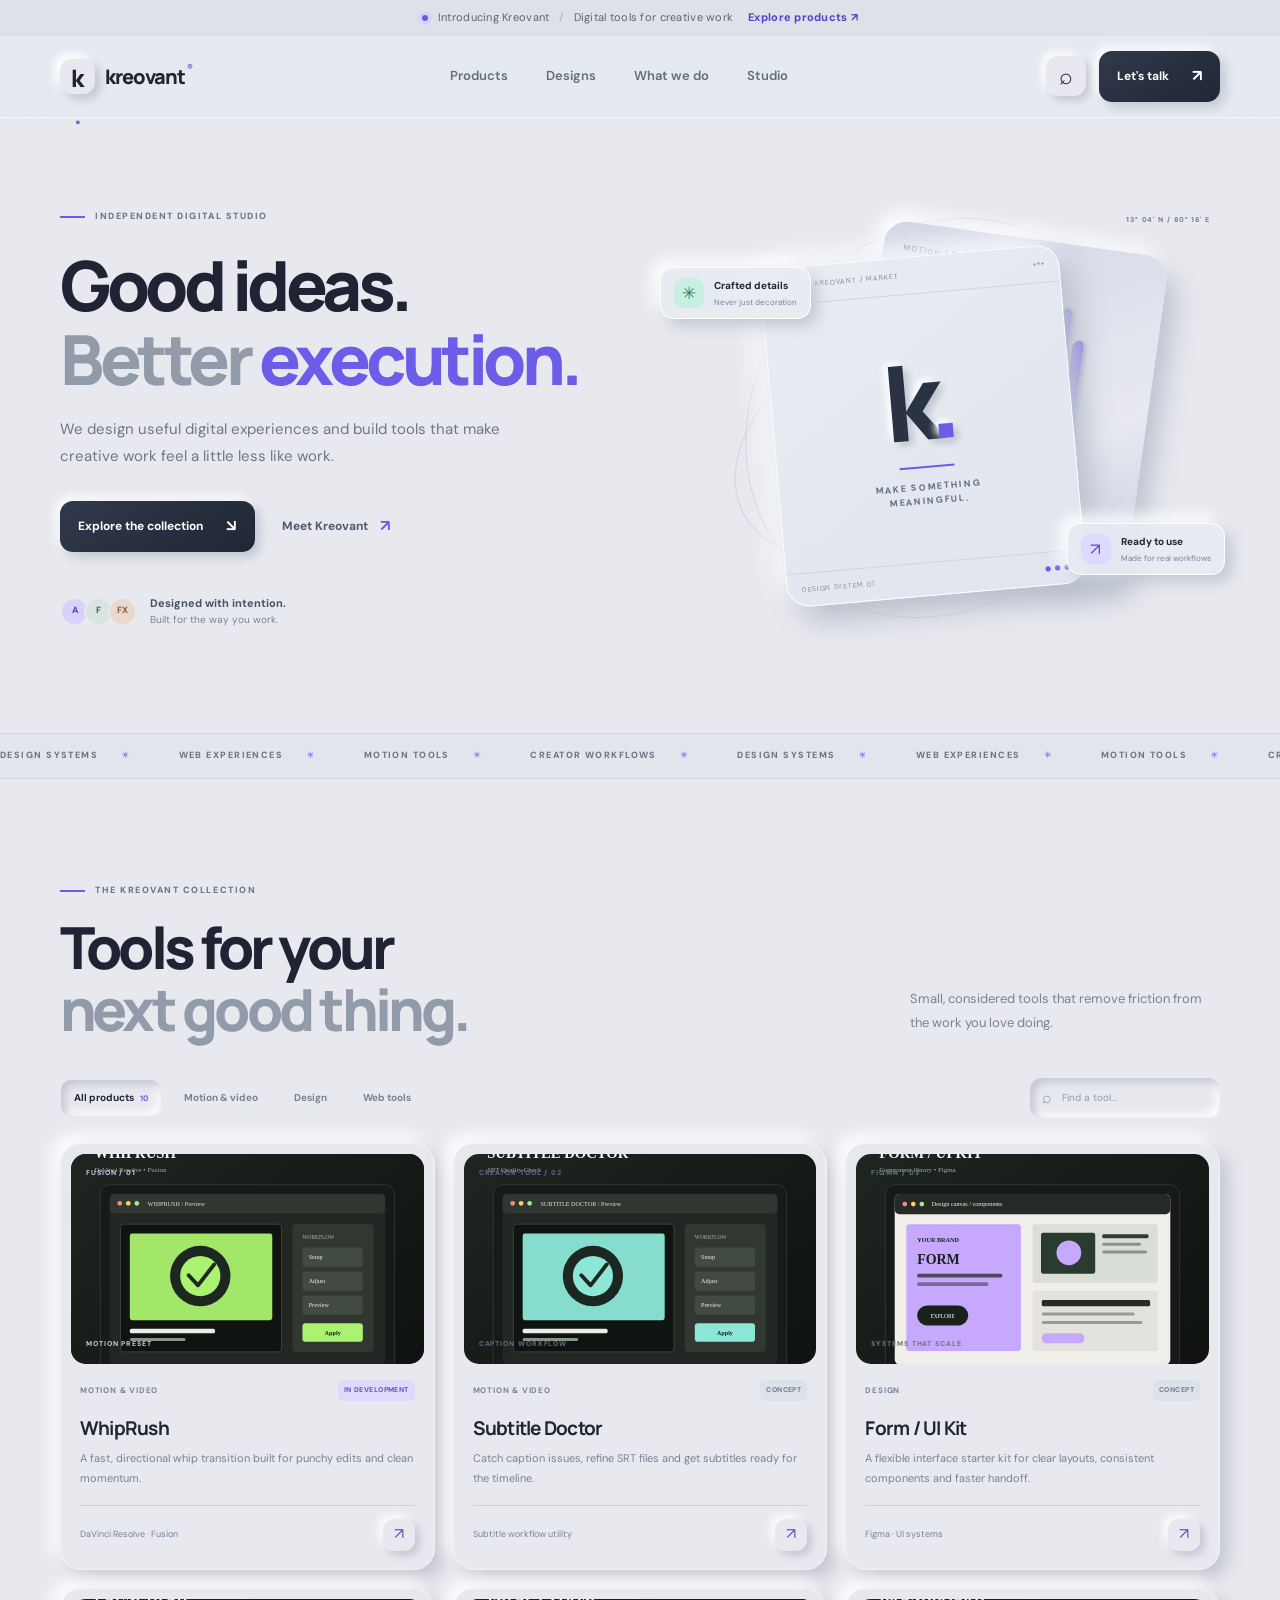
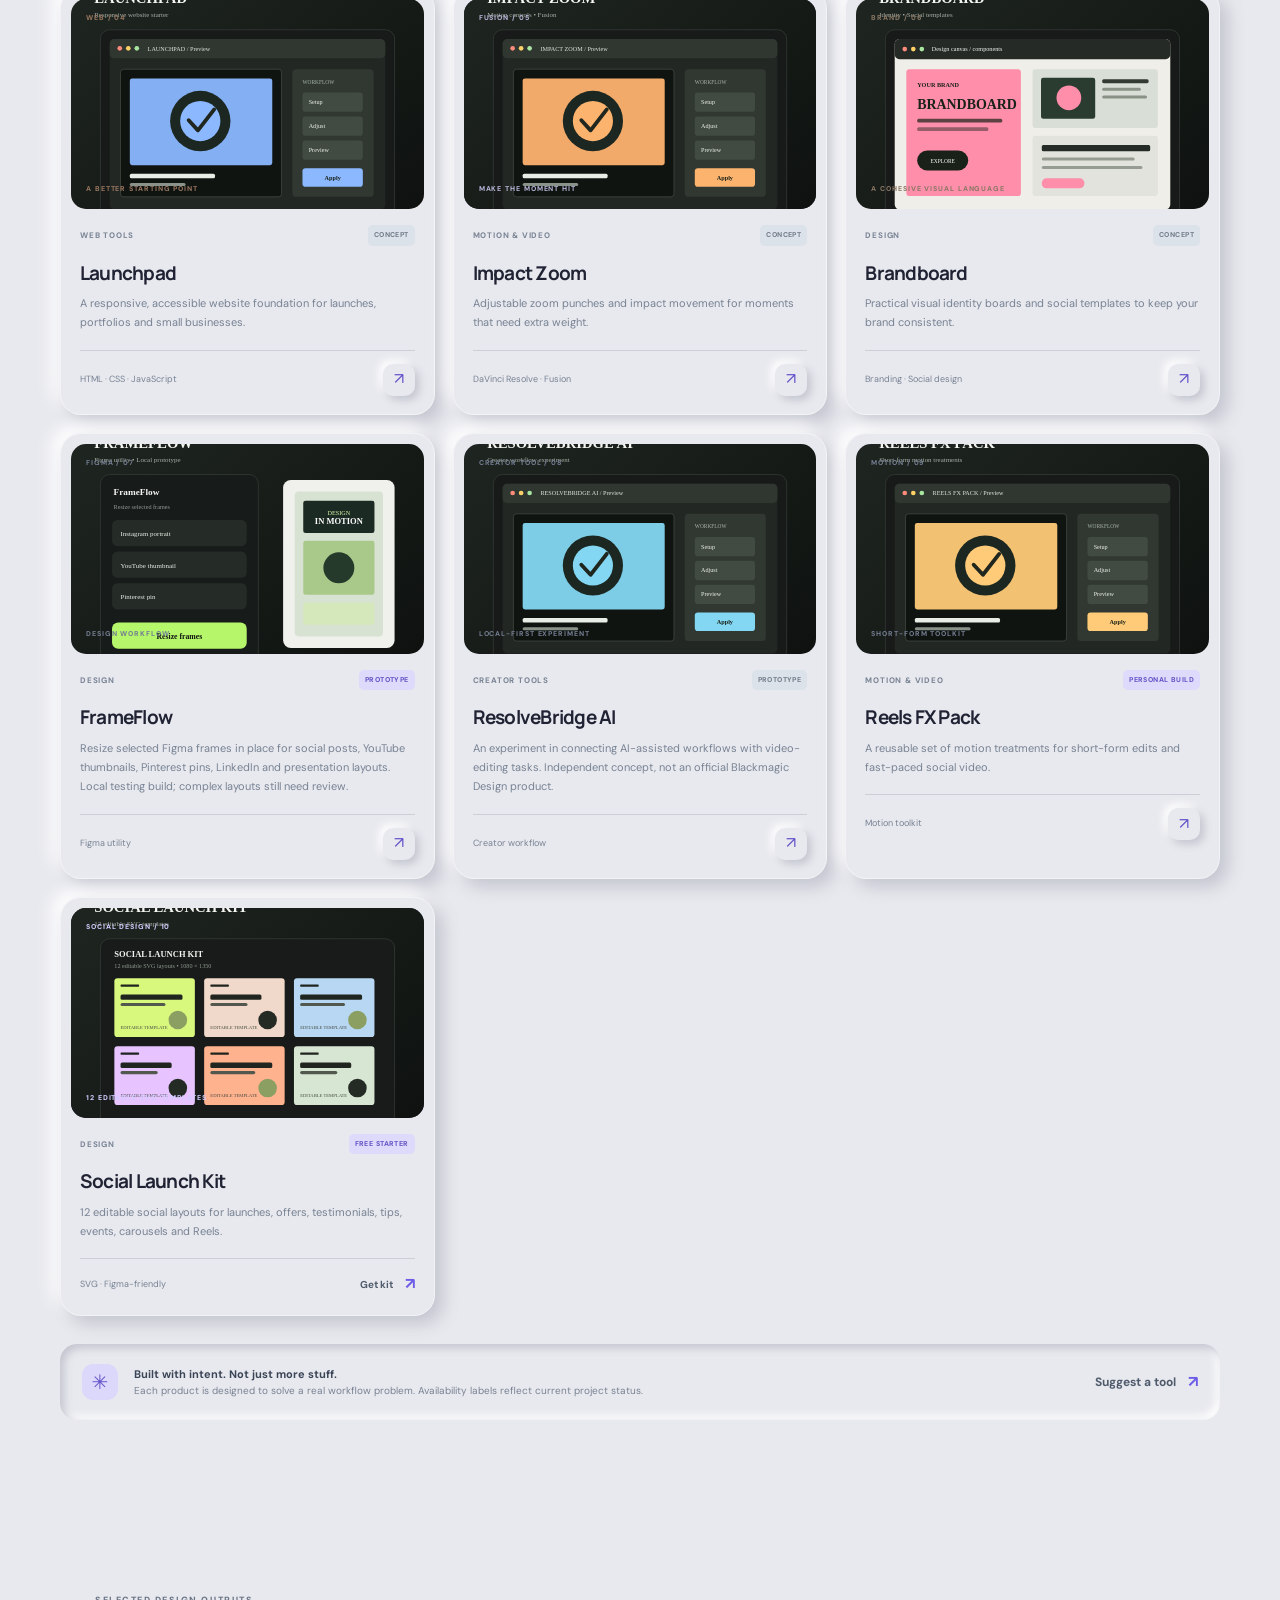
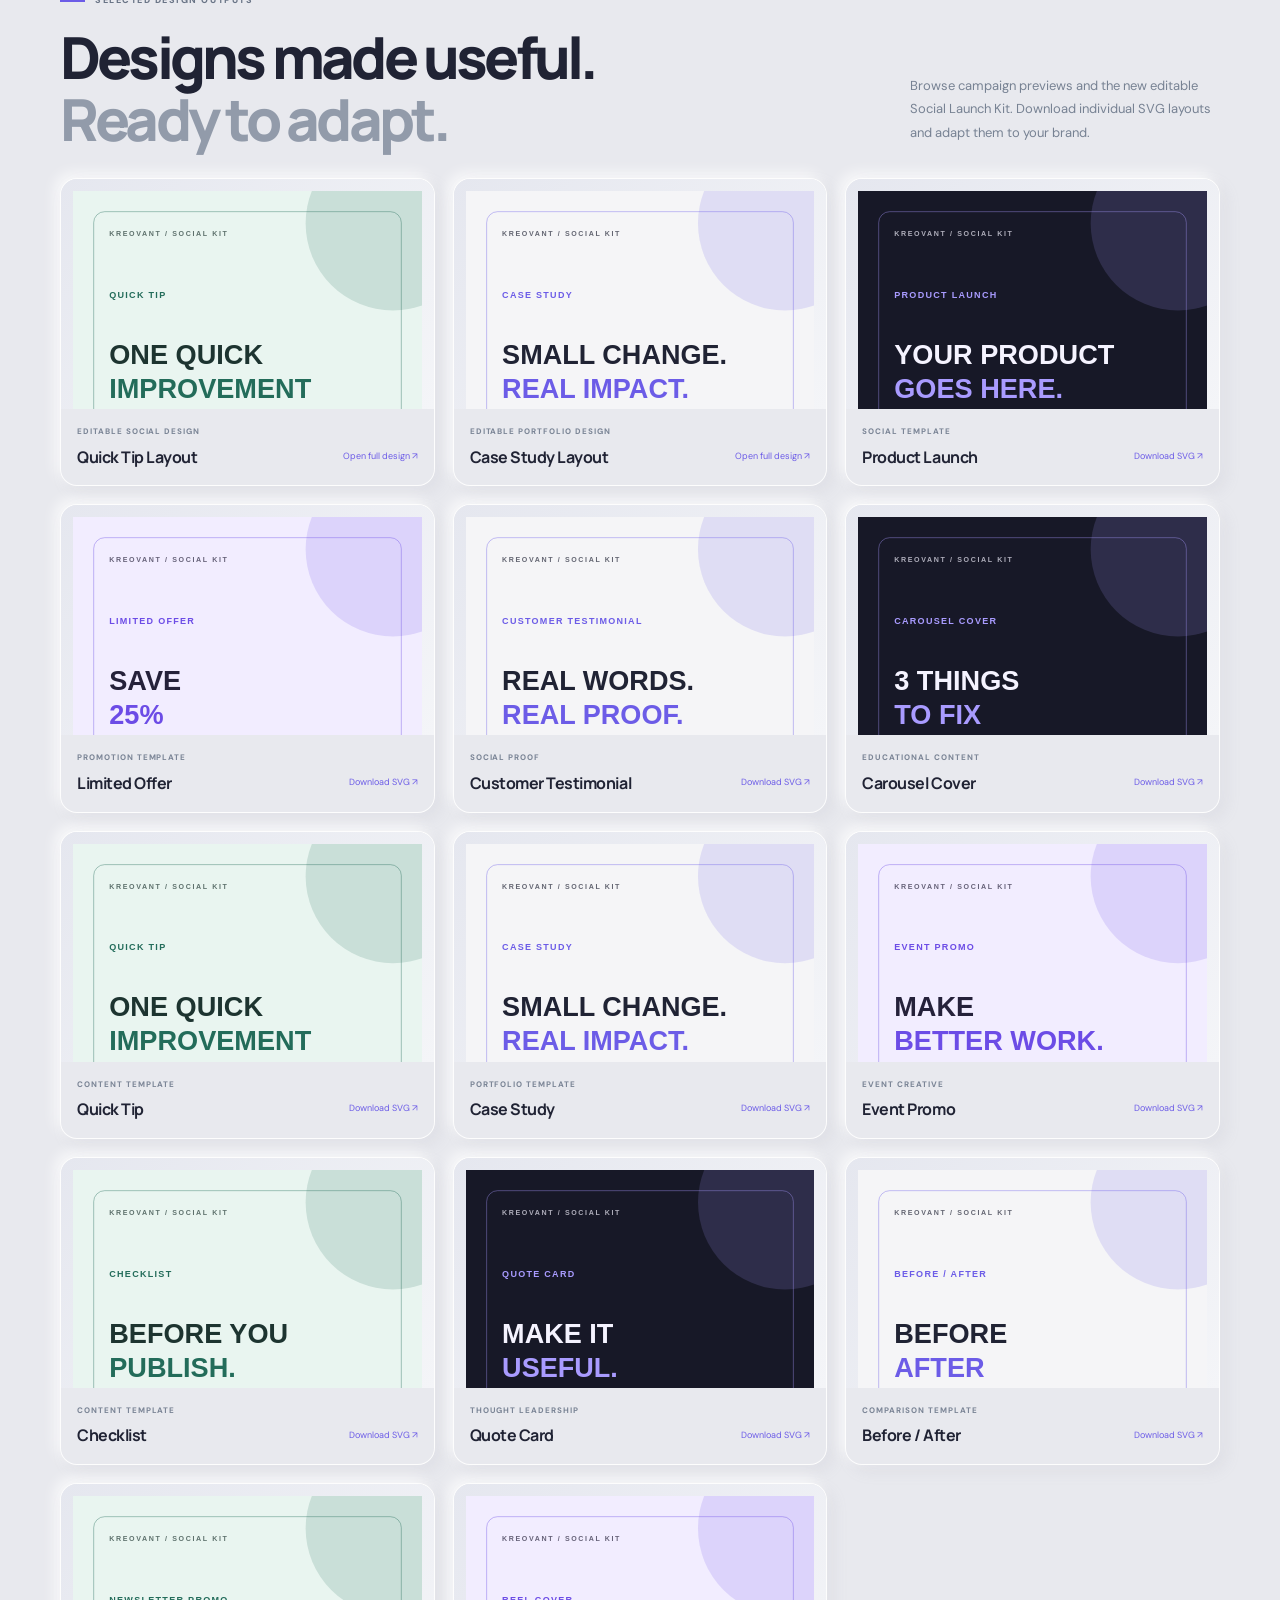
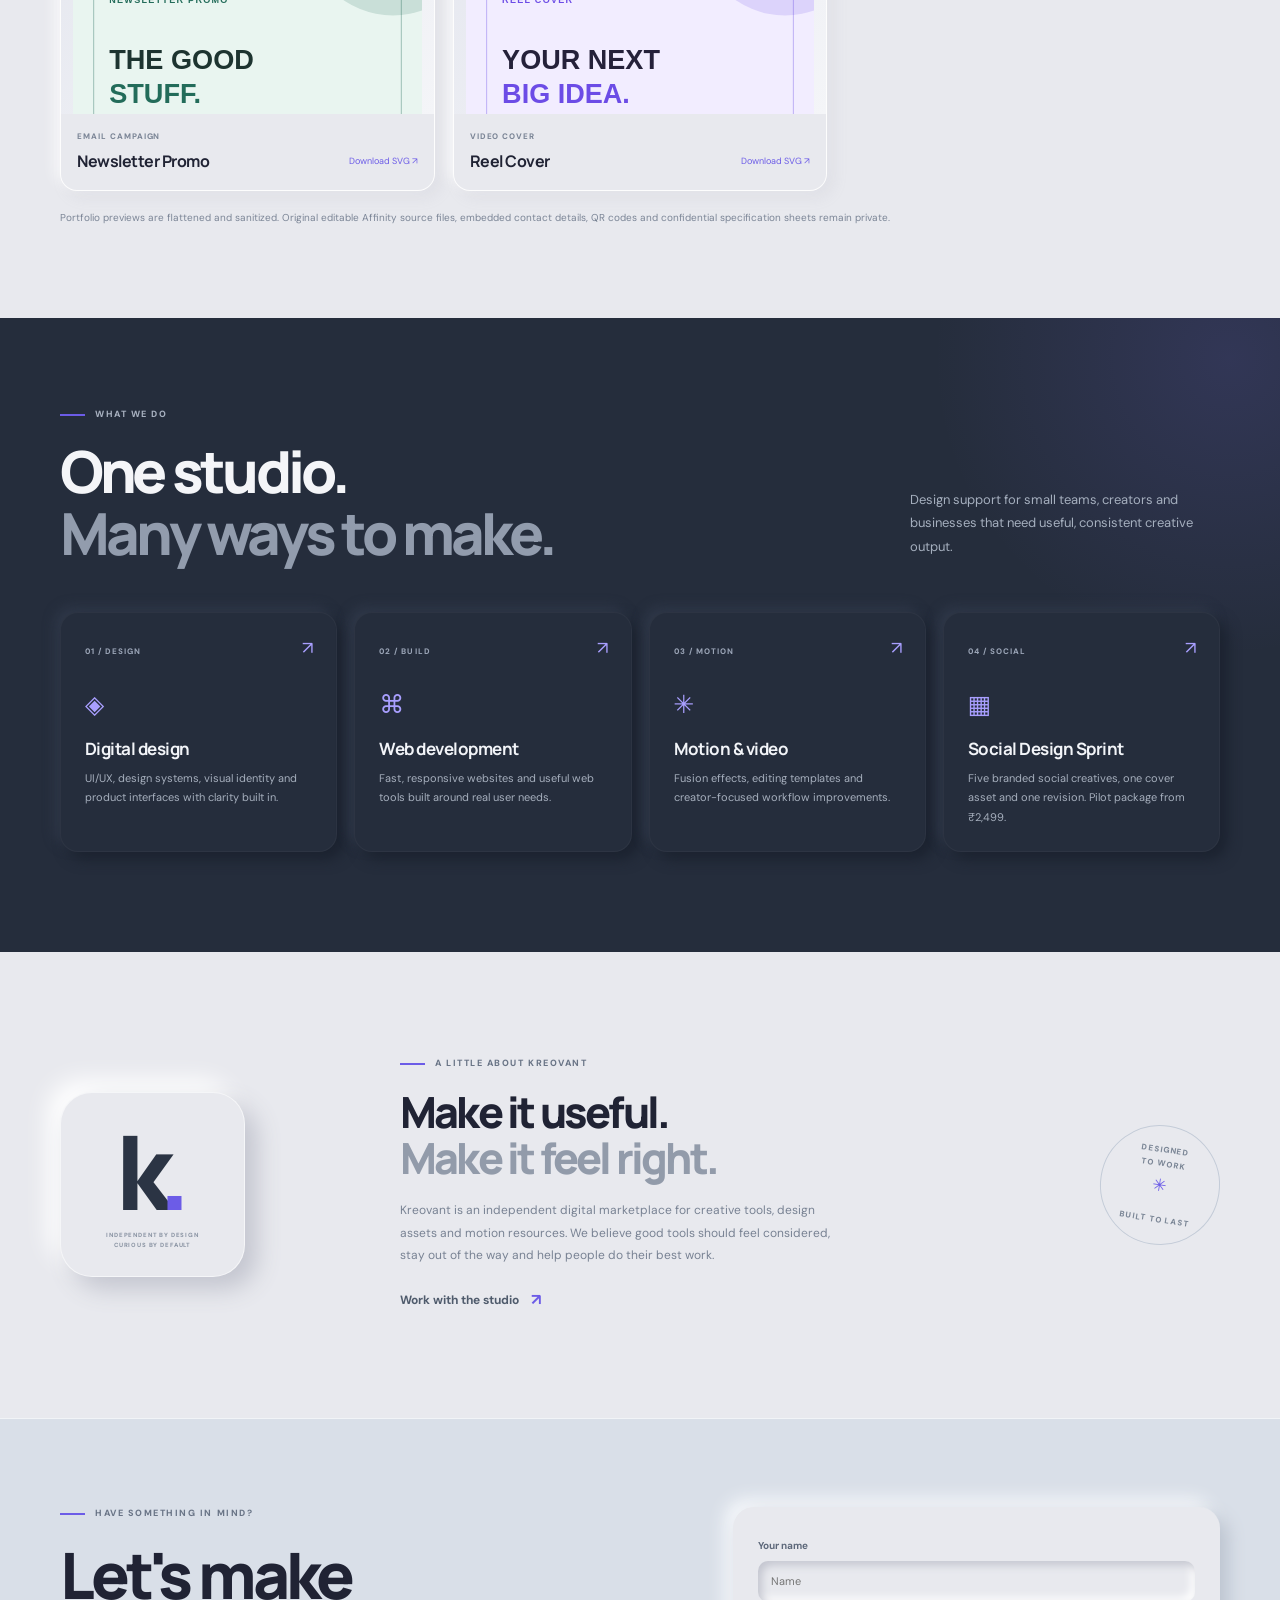
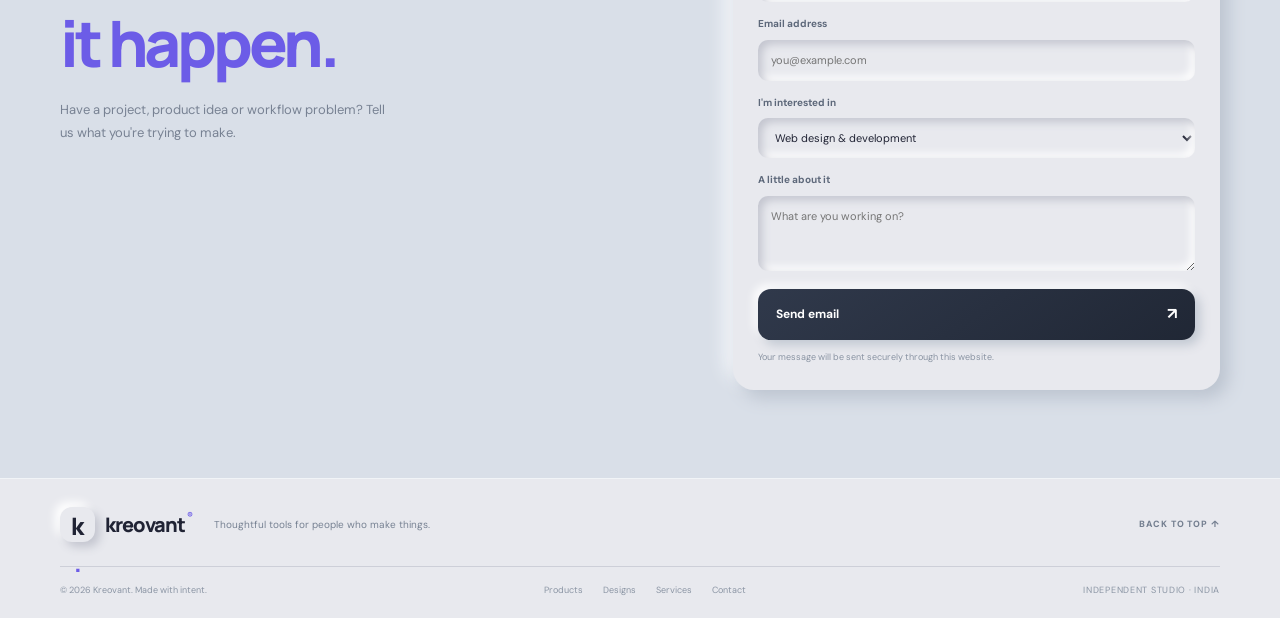
==== commit ef8aca2e: "Show real editable design previews in portfolio" ====
--- a/index.html
+++ b/index.html
@@ -78,8 +78,8 @@
 <section class="section design-market wrap" id="design-work">
   <div class="section-heading"><div><div class="eyebrow"><span class="eyebrow-line"></span> SELECTED DESIGN OUTPUTS</div><h2>Designs made useful.<br><span class="headline-muted">Ready to adapt.</span></h2></div><p>Browse campaign previews and the new editable Social Launch Kit. Download individual SVG layouts and adapt them to your brand.</p></div>
   <div class="design-grid">
-    <a class="design-card" href="assets/previews/launchpad-preview.svg" target="_blank" rel="noopener"><div class="design-image"><img src="assets/previews/launchpad-preview.svg" alt="Illustrative Launchpad website interface mockup" loading="lazy"></div><div class="design-meta"><span>WEB DESIGN MOCKUP</span><b>Launchpad Interface</b><small>View preview ↗</small></div></a>
-    <a class="design-card" href="assets/previews/brandboard-preview.svg" target="_blank" rel="noopener"><div class="design-image"><img src="assets/previews/brandboard-preview.svg" alt="Illustrative brandboard design-system mockup" loading="lazy"></div><div class="design-meta"><span>BRAND SYSTEM MOCKUP</span><b>Brandboard Concept</b><small>View preview ↗</small></div></a>
+    <a class="design-card" href="assets/kits/social-launch-kit/05-quick-tip.svg" target="_blank" rel="noopener"><div class="design-image"><img src="assets/kits/social-launch-kit/05-quick-tip.svg" alt="Quick Tip social design from the editable Social Launch Kit" loading="lazy"></div><div class="design-meta"><span>EDITABLE SOCIAL DESIGN</span><b>Quick Tip Layout</b><small>Open full design ↗</small></div></a>
+    <a class="design-card" href="assets/kits/social-launch-kit/06-case-study.svg" target="_blank" rel="noopener"><div class="design-image"><img src="assets/kits/social-launch-kit/06-case-study.svg" alt="Case Study portfolio design from the editable Social Launch Kit" loading="lazy"></div><div class="design-meta"><span>EDITABLE PORTFOLIO DESIGN</span><b>Case Study Layout</b><small>Open full design ↗</small></div></a>
     <a class="design-card" href="assets/kits/social-launch-kit/01-product-launch.svg" download><div class="design-image"><img src="assets/kits/social-launch-kit/01-product-launch.svg" alt="Editable Product Launch SVG template" loading="lazy"></div><div class="design-meta"><span>SOCIAL TEMPLATE</span><b>Product Launch</b><small>Download SVG ↗</small></div></a>
     <a class="design-card" href="assets/kits/social-launch-kit/02-limited-offer.svg" download><div class="design-image"><img src="assets/kits/social-launch-kit/02-limited-offer.svg" alt="Editable Limited Offer SVG template" loading="lazy"></div><div class="design-meta"><span>PROMOTION TEMPLATE</span><b>Limited Offer</b><small>Download SVG ↗</small></div></a>
     <a class="design-card" href="assets/kits/social-launch-kit/03-customer-love.svg" download><div class="design-image"><img src="assets/kits/social-launch-kit/03-customer-love.svg" alt="Editable Customer Testimonial SVG template" loading="lazy"></div><div class="design-meta"><span>SOCIAL PROOF</span><b>Customer Testimonial</b><small>Download SVG ↗</small></div></a>
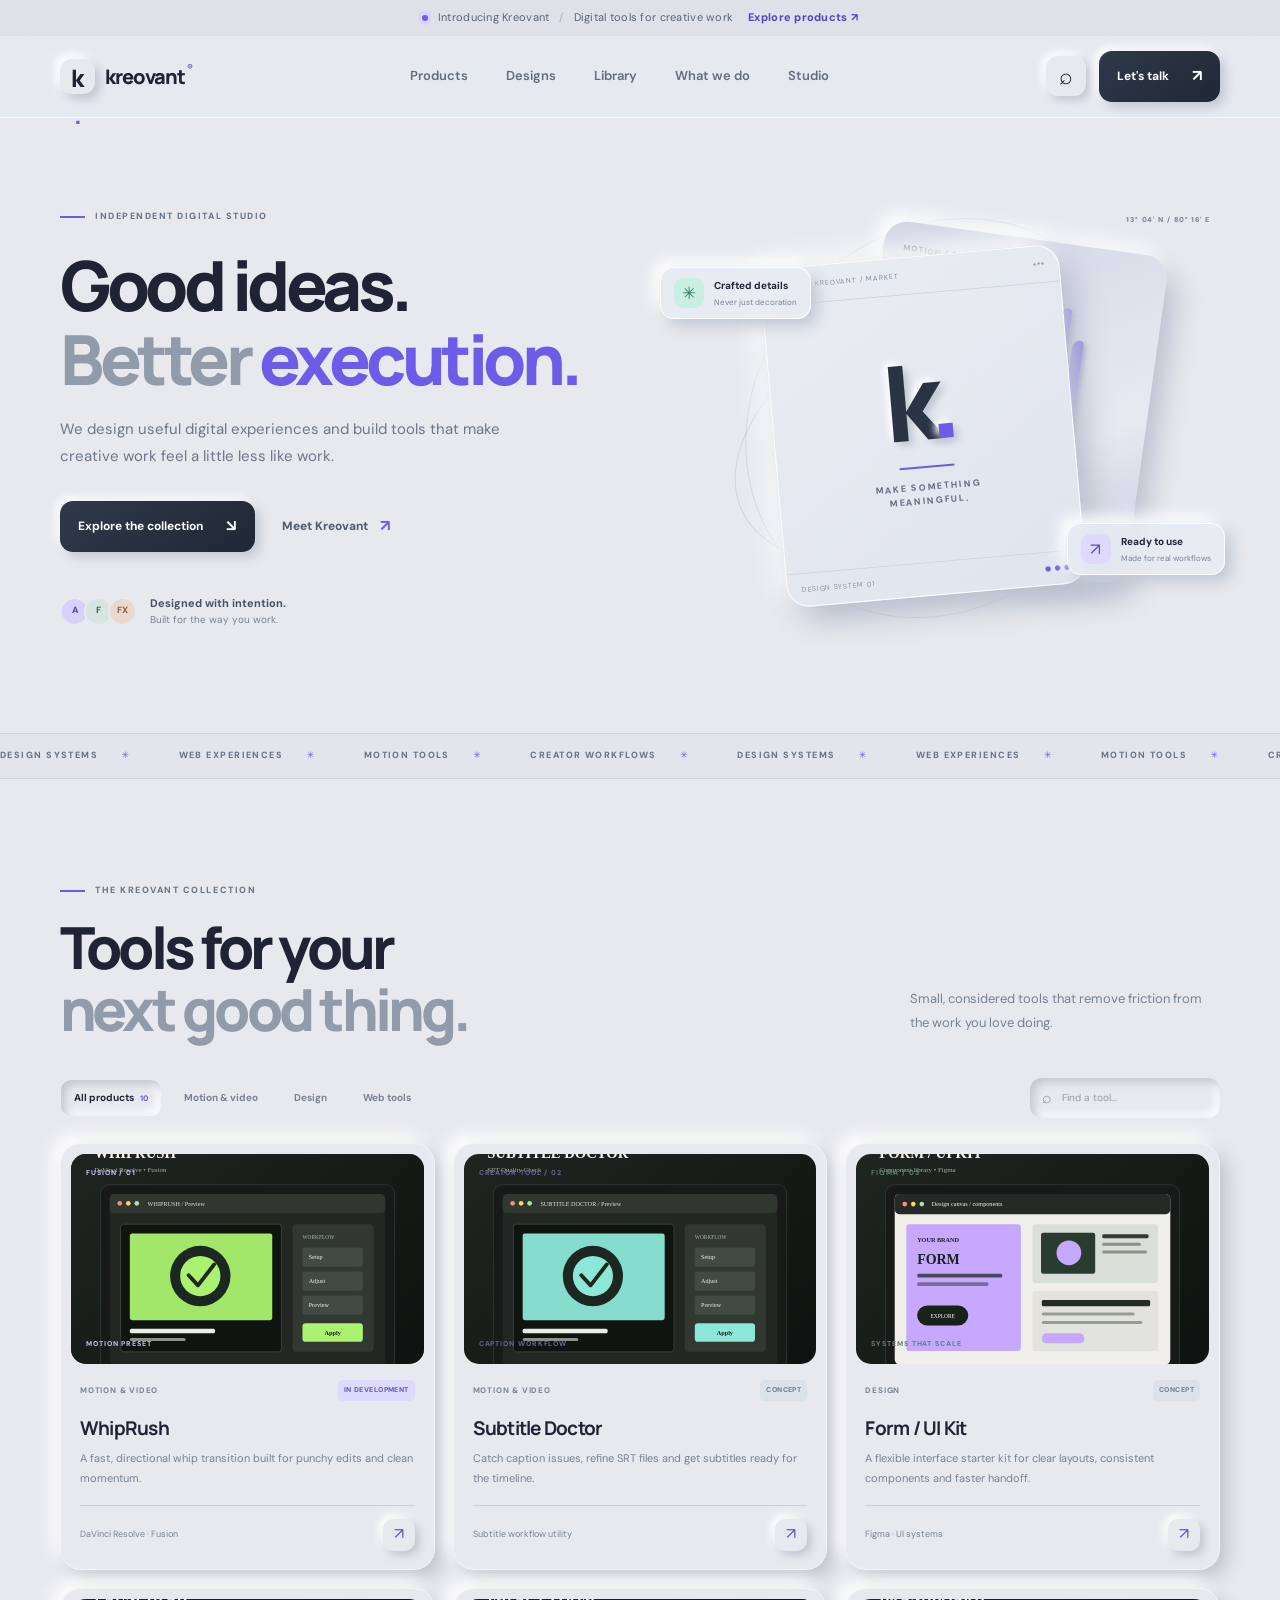
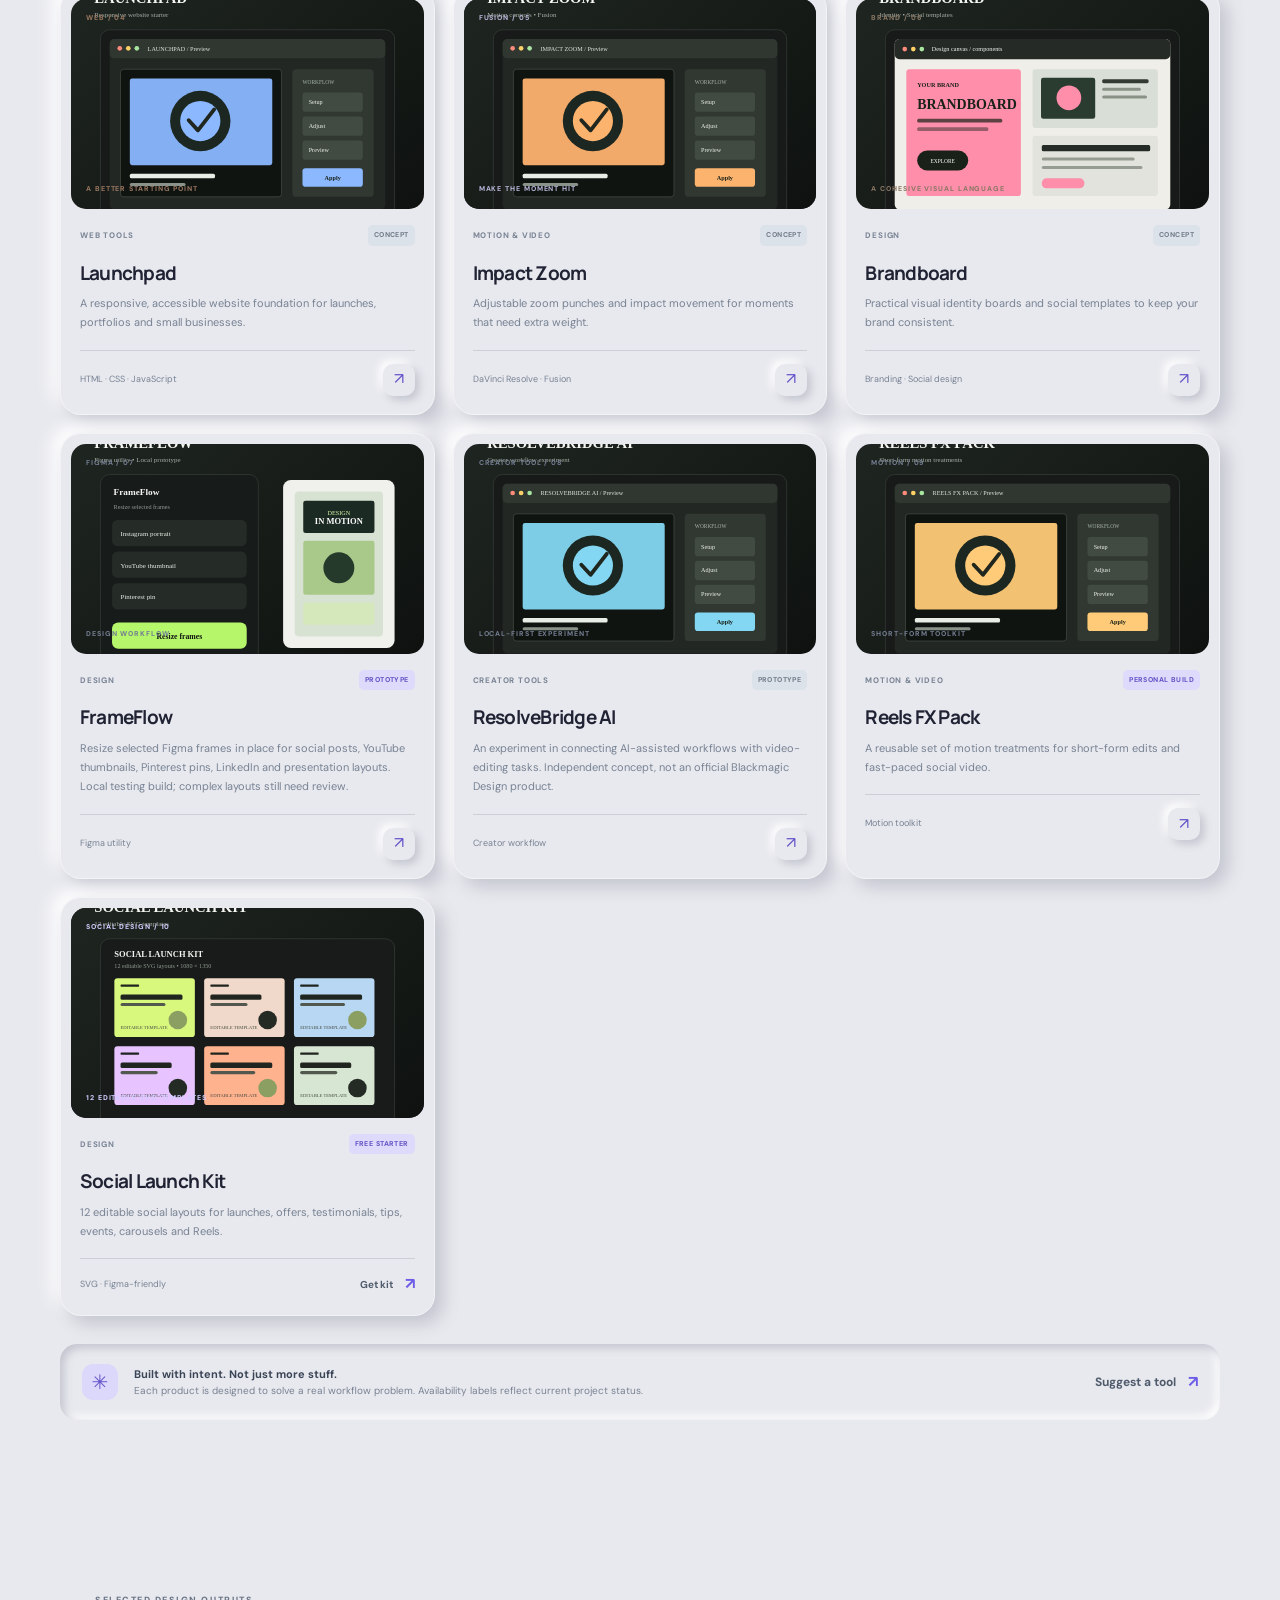
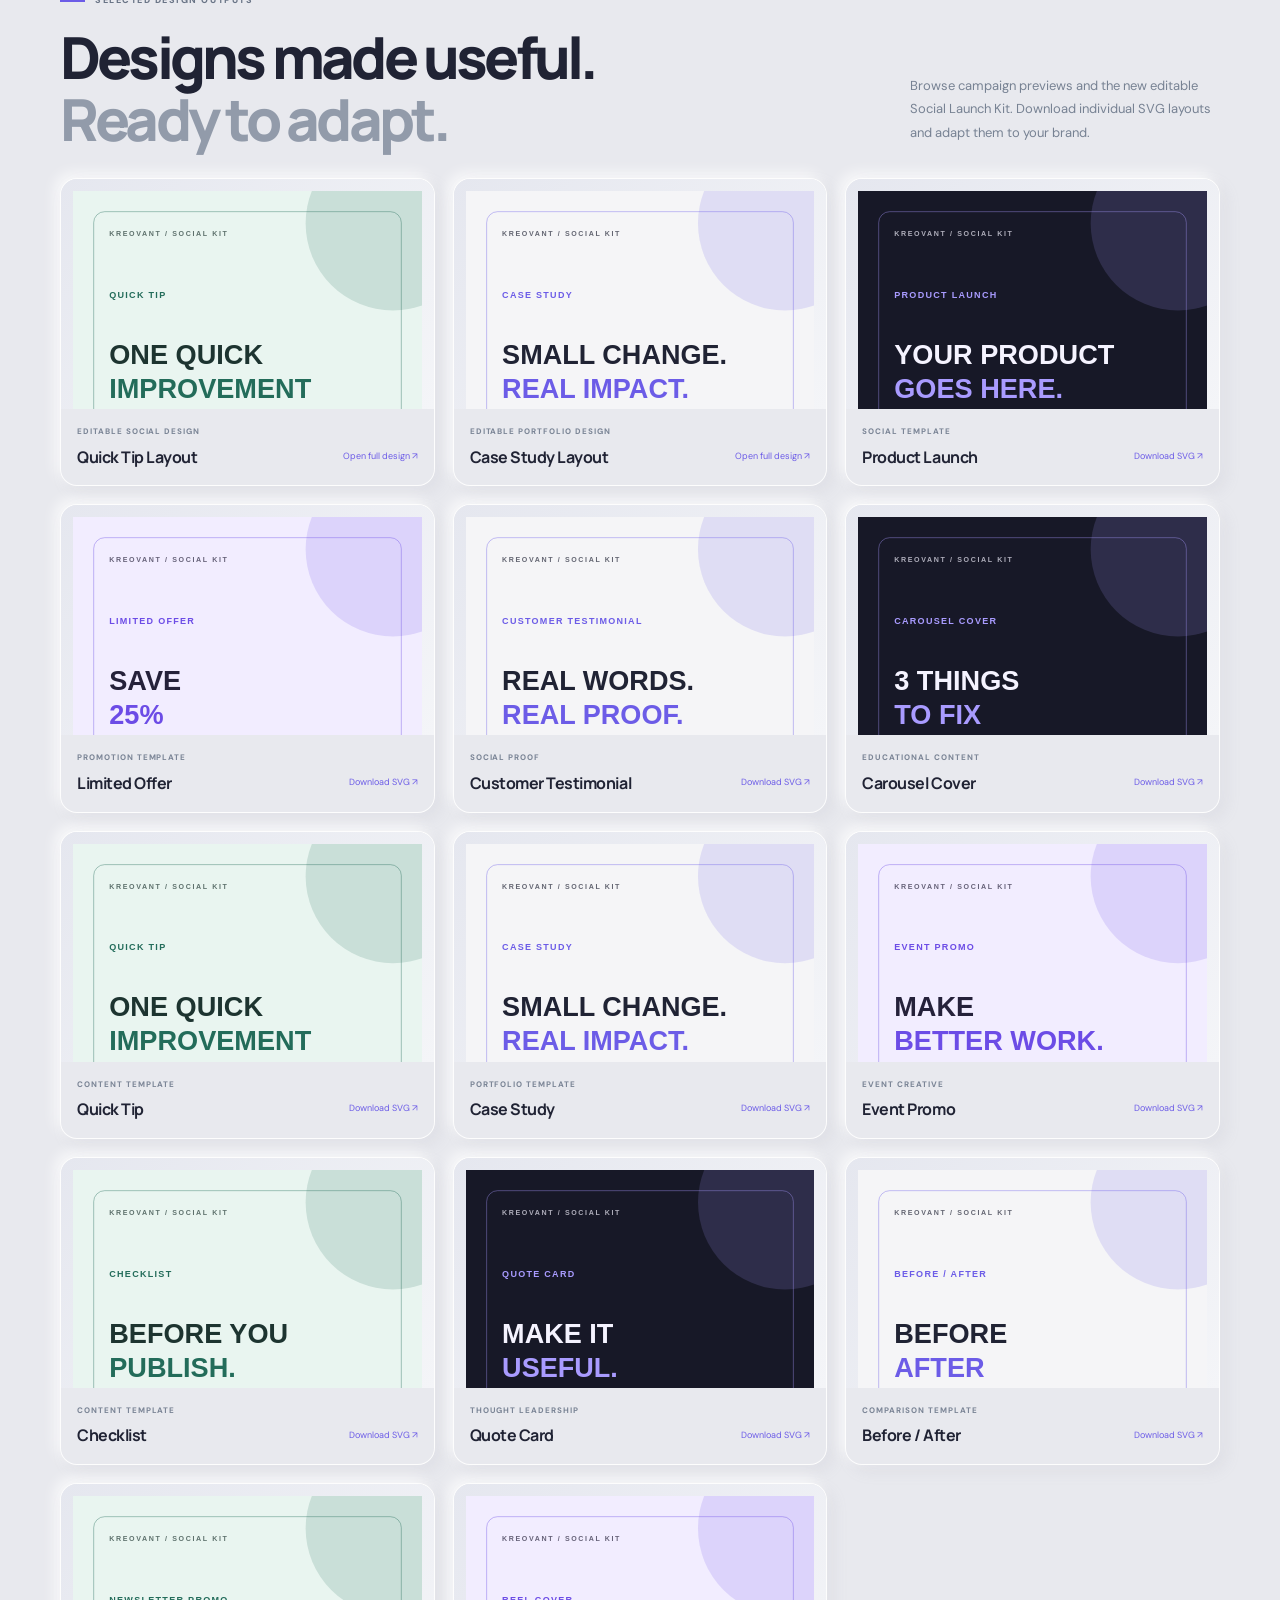
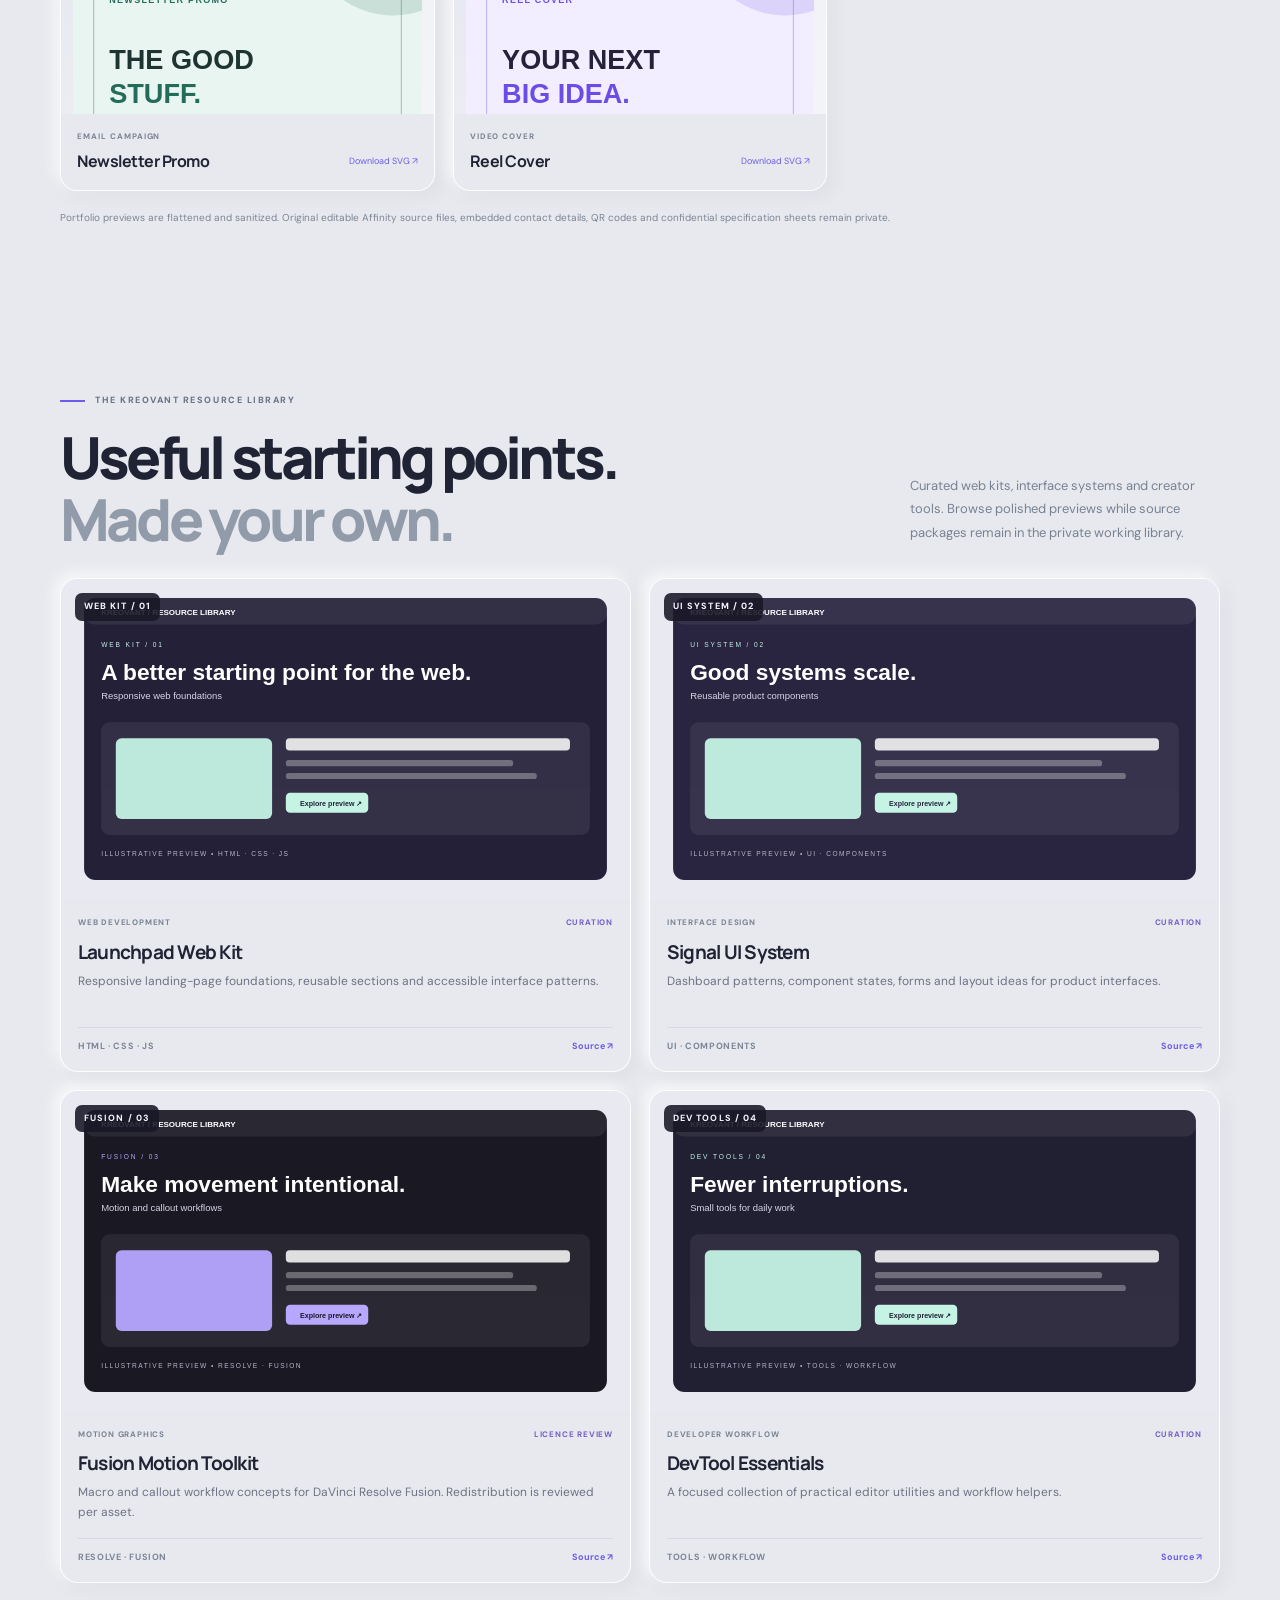
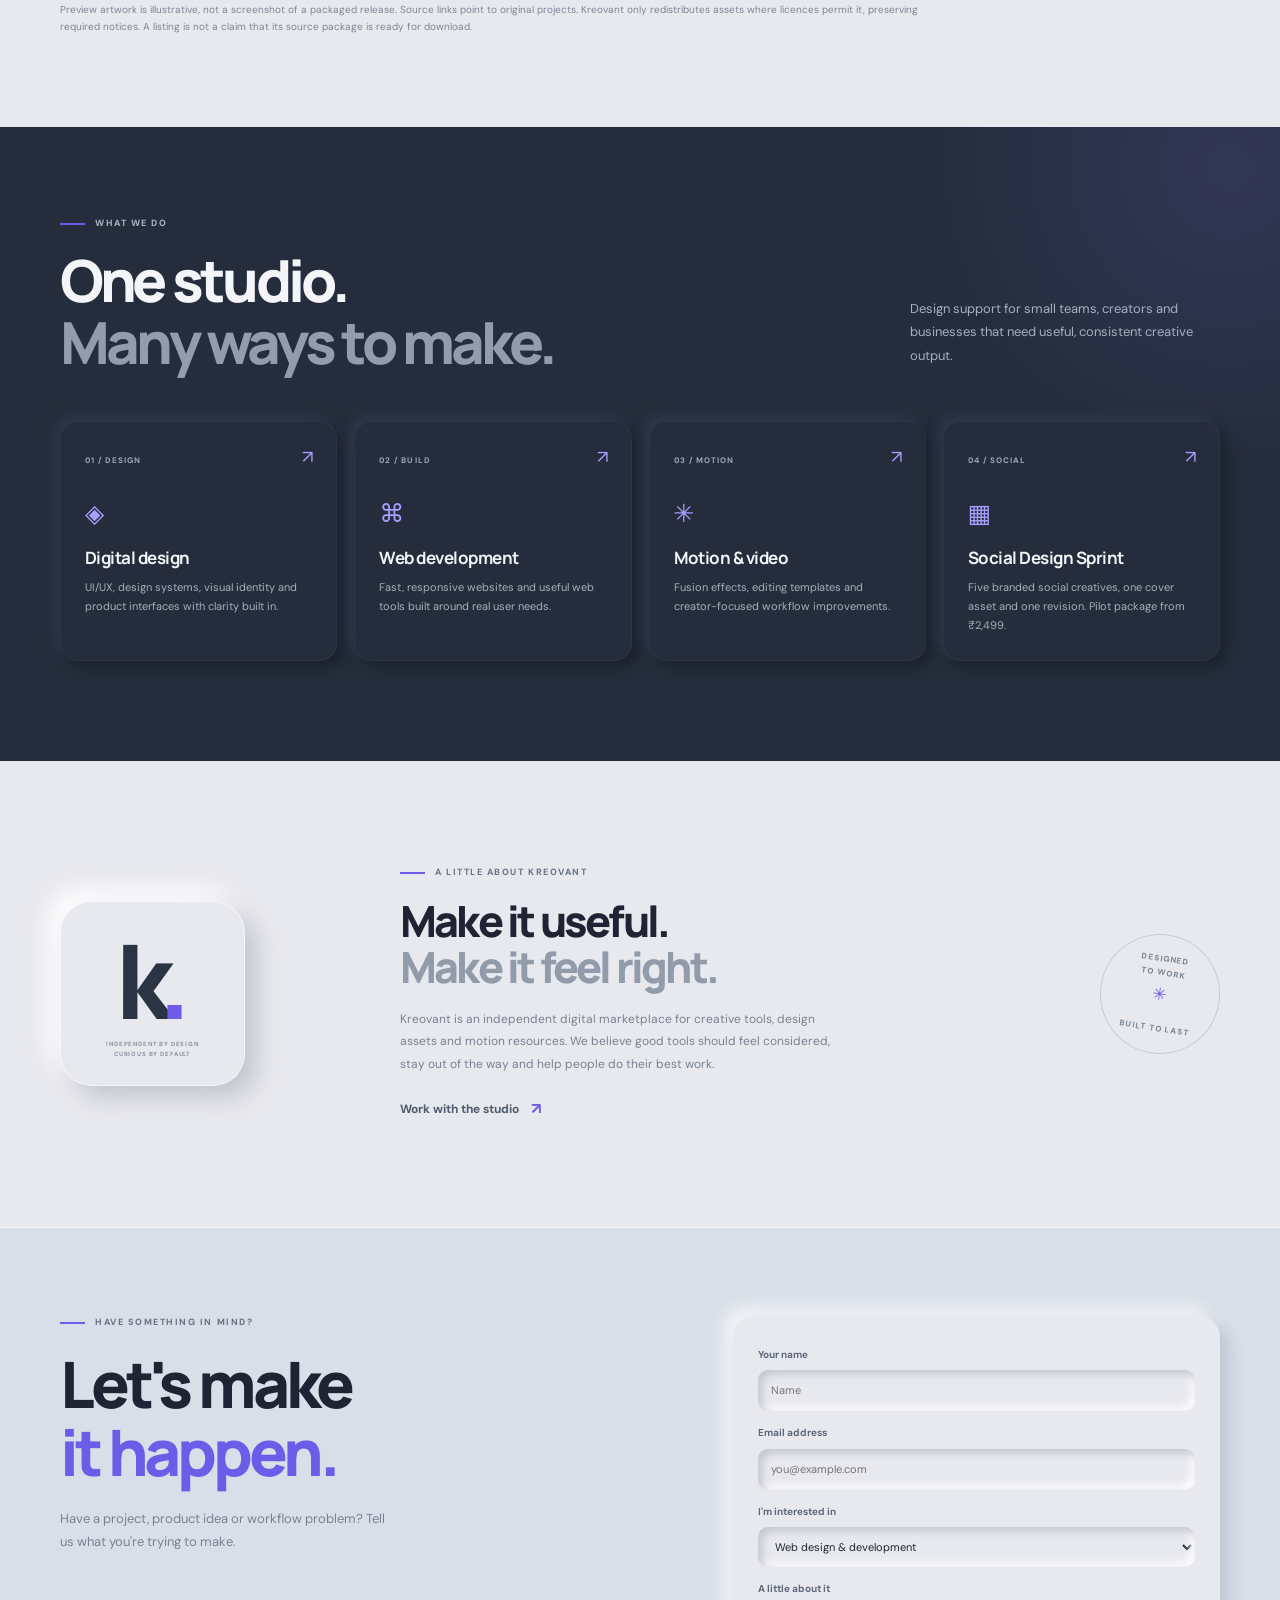
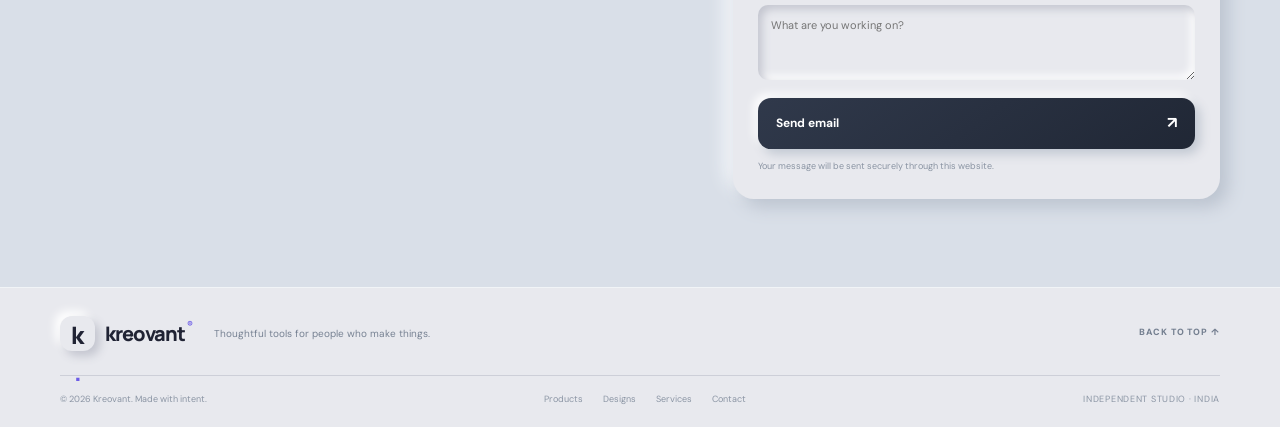
==== commit f1828997: "Add Kreovant resource library preview section" ====
--- a/index.html
+++ b/index.html
@@ -35,7 +35,7 @@
 <div class="announcement"><span class="announcement-dot"></span> Introducing Kreovant <span class="announcement-sep">/</span> Digital tools for creative work <a href="#products">Explore products <span aria-hidden="true">↗</span></a></div>
 <header class="site-header">
   <a class="brand" href="#" aria-label="Kreovant home"><span class="brand-mark">k<span>.</span></span><span class="brand-name">kreovant<span>®</span></span></a>
-  <nav class="desktop-nav" id="primaryNav" aria-label="Main navigation"><a href="#products">Products</a><a href="#design-work">Designs</a><a href="#services">What we do</a><a href="#studio">Studio</a></nav>
+  <nav class="desktop-nav" id="primaryNav" aria-label="Main navigation"><a href="#products">Products</a><a href="#design-work">Designs</a><a href="#library">Library</a><a href="#services">What we do</a><a href="#studio">Studio</a></nav>
   <div class="header-actions"><button class="icon-btn search-toggle" aria-label="Search products" id="searchToggle">⌕</button><a class="button button-dark header-cta" href="#contact">Let's talk <span>↗</span></a><button class="menu-toggle icon-btn" id="menuToggle" aria-label="Toggle navigation" aria-controls="primaryNav" aria-expanded="false">☰</button></div>
 </header>
 <main id="main-content" tabindex="-1">
@@ -95,6 +95,7 @@
   </div>
   <p class="privacy-note">Portfolio previews are flattened and sanitized. Original editable Affinity source files, embedded contact details, QR codes and confidential specification sheets remain private.</p>
 </section>
+<section class="section resource-market wrap" id="library"><div class="section-heading"><div><div class="eyebrow"><span class="eyebrow-line"></span> THE KREOVANT RESOURCE LIBRARY</div><h2>Useful starting points.<br><span class="headline-muted">Made your own.</span></h2></div><p>Curated web kits, interface systems and creator tools. Browse polished previews while source packages remain in the private working library.</p></div><div class="resource-grid"><article class="resource-card"><a class="resource-preview" href="assets/library-previews/launchpad-web-kit.svg" target="_blank" rel="noopener" aria-label="Open Launchpad Web Kit preview"><img src="assets/library-previews/launchpad-web-kit.svg" alt="Kreovant Launchpad Web Kit illustrative preview" loading="lazy"><span class="resource-kind">WEB KIT / 01</span></a><div class="resource-info"><div class="resource-meta"><span>WEB DEVELOPMENT</span><span class="resource-state">CURATION</span></div><h3>Launchpad Web Kit</h3><p>Responsive landing-page foundations, reusable sections and accessible interface patterns.</p><div class="resource-foot"><span>HTML · CSS · JS</span><a href="https://github.com/Novpix/free-html-templates" target="_blank" rel="noopener">Source ↗</a></div></div></article><article class="resource-card"><a class="resource-preview" href="assets/library-previews/signal-ui-system.svg" target="_blank" rel="noopener" aria-label="Open Signal UI System preview"><img src="assets/library-previews/signal-ui-system.svg" alt="Kreovant Signal UI System illustrative preview" loading="lazy"><span class="resource-kind">UI SYSTEM / 02</span></a><div class="resource-info"><div class="resource-meta"><span>INTERFACE DESIGN</span><span class="resource-state">CURATION</span></div><h3>Signal UI System</h3><p>Dashboard patterns, component states, forms and layout ideas for product interfaces.</p><div class="resource-foot"><span>UI · COMPONENTS</span><a href="https://github.com/TailAdmin/free-react-tailwind-admin-dashboard" target="_blank" rel="noopener">Source ↗</a></div></div></article><article class="resource-card"><a class="resource-preview" href="assets/library-previews/fusion-motion-toolkit.svg" target="_blank" rel="noopener" aria-label="Open Fusion Motion Toolkit preview"><img src="assets/library-previews/fusion-motion-toolkit.svg" alt="Kreovant Fusion Motion Toolkit illustrative preview" loading="lazy"><span class="resource-kind">FUSION / 03</span></a><div class="resource-info"><div class="resource-meta"><span>MOTION GRAPHICS</span><span class="resource-state">LICENCE REVIEW</span></div><h3>Fusion Motion Toolkit</h3><p>Macro and callout workflow concepts for DaVinci Resolve Fusion. Redistribution is reviewed per asset.</p><div class="resource-foot"><span>RESOLVE · FUSION</span><a href="https://github.com/jbrinkman/davinci-resolve-macros" target="_blank" rel="noopener">Source ↗</a></div></div></article><article class="resource-card"><a class="resource-preview" href="assets/library-previews/devtool-essentials.svg" target="_blank" rel="noopener" aria-label="Open DevTool Essentials preview"><img src="assets/library-previews/devtool-essentials.svg" alt="Kreovant DevTool Essentials illustrative preview" loading="lazy"><span class="resource-kind">DEV TOOLS / 04</span></a><div class="resource-info"><div class="resource-meta"><span>DEVELOPER WORKFLOW</span><span class="resource-state">CURATION</span></div><h3>DevTool Essentials</h3><p>A focused collection of practical editor utilities and workflow helpers.</p><div class="resource-foot"><span>TOOLS · WORKFLOW</span><a href="https://github.com/fuzionix/devtool-plus" target="_blank" rel="noopener">Source ↗</a></div></div></article></div><p class="resource-disclaimer">Preview artwork is illustrative, not a screenshot of a packaged release. Source links point to original projects. Kreovant only redistributes assets where licences permit it, preserving required notices. A listing is not a claim that its source package is ready for download.</p></section>
 <section class="services-band" id="services"><div class="wrap services-inner"><div class="section-heading light-heading"><div><div class="eyebrow"><span class="eyebrow-line"></span> WHAT WE DO</div><h2>One studio.<br><span>Many ways to make.</span></h2></div><p>Design support for small teams, creators and businesses that need useful, consistent creative output.</p></div><div class="service-grid"><article class="service-card"><span class="service-number">01 / DESIGN</span><div class="service-icon">◈</div><h3>Digital design</h3><p>UI/UX, design systems, visual identity and product interfaces with clarity built in.</p><span class="service-arrow">↗</span></article><article class="service-card"><span class="service-number">02 / BUILD</span><div class="service-icon">⌘</div><h3>Web development</h3><p>Fast, responsive websites and useful web tools built around real user needs.</p><span class="service-arrow">↗</span></article><article class="service-card"><span class="service-number">03 / MOTION</span><div class="service-icon">✳</div><h3>Motion & video</h3><p>Fusion effects, editing templates and creator-focused workflow improvements.</p><span class="service-arrow">↗</span></article><article class="service-card"><span class="service-number">04 / SOCIAL</span><div class="service-icon">▦</div><h3>Social Design Sprint</h3><p>Five branded social creatives, one cover asset and one revision. Pilot package from ₹2,499.</p><a class="service-arrow" href="#contact" aria-label="Enquire about Social Design Sprint">↗</a></article></div></div></section>
 <section class="studio-section wrap" id="studio"><div class="studio-mark"><span>k<span>.</span></span><div class="studio-mark-caption">INDEPENDENT BY DESIGN<br>CURIOUS BY DEFAULT</div></div><div class="studio-copy"><div class="eyebrow"><span class="eyebrow-line"></span> A LITTLE ABOUT KREOVANT</div><h2>Make it useful.<br><span class="headline-muted">Make it feel right.</span></h2><p>Kreovant is an independent digital marketplace for creative tools, design assets and motion resources. We believe good tools should feel considered, stay out of the way and help people do their best work.</p><a class="text-link" href="#contact">Work with the studio <span>↗</span></a></div><div class="studio-stamp">DESIGNED<br>TO WORK <span>✳</span><br>BUILT TO LAST</div></section>
 <section class="contact-section" id="contact"><div class="wrap contact-inner"><div><div class="eyebrow"><span class="eyebrow-line"></span> HAVE SOMETHING IN MIND?</div><h2>Let's make<br><span>it happen.</span></h2><p>Have a project, product idea or workflow problem? Tell us what you're trying to make.</p></div><form class="contact-form" id="contactForm">
--- a/css/style.css
+++ b/css/style.css
@@ -37,3 +37,15 @@
 @media(max-width:640px){.product-grid{grid-template-columns:1fr}.design-grid{grid-template-columns:1fr}.design-image{height:250px}.design-market{padding-top:58px;padding-bottom:62px}}
 
 .visual-socialkit{background:linear-gradient(140deg,#171827,#38345d);color:#f5f3ff}.visual-socialkit .visual-tag,.visual-socialkit .visual-foot{color:#d2cbff}.visual-socialkit .product-artwork{width:100%;height:100%;object-fit:cover;position:absolute;inset:0}.product-bottom .text-link{white-space:nowrap;font-size:10px}
+
+/* Kreovant resource library: public preview cards only */
+.resource-market{padding-top:76px;padding-bottom:82px}.resource-market .section-heading{margin-bottom:28px}
+.resource-grid{display:grid;grid-template-columns:repeat(2,minmax(0,1fr));gap:18px}
+.resource-card{min-width:0;overflow:hidden;border-radius:18px;background:var(--bg);border:1px solid rgba(255,255,255,.9);box-shadow:6px 6px 16px rgba(143,149,168,.11),-5px -5px 14px rgba(255,255,255,.75)}
+.resource-preview{position:relative;display:block;aspect-ratio:16/9;overflow:hidden;background:#e9eaf1}.resource-preview img{display:block;width:100%;height:100%;object-fit:cover;transition:transform .3s ease}.resource-preview:hover img{transform:scale(1.025)}
+.resource-kind{position:absolute;left:14px;top:14px;padding:7px 9px;border-radius:7px;background:rgba(24,23,38,.88);color:#f5f2ff;font-size:9px;letter-spacing:.12em;font-weight:800}
+.resource-info{padding:17px}.resource-meta{display:flex;align-items:center;justify-content:space-between;gap:10px;font-size:8px;letter-spacing:.1em;font-weight:800;color:#7b8596}.resource-state{color:#7661c9}
+.resource-info h3{font:700 19px Manrope,sans-serif;letter-spacing:-.04em;margin:10px 0 7px}.resource-info p{font-size:12px;line-height:1.65;color:var(--muted);margin:0;min-height:40px}
+.resource-foot{display:flex;justify-content:space-between;align-items:center;gap:10px;border-top:1px solid rgba(126,133,154,.16);margin-top:15px;padding-top:12px;font-size:9px;font-weight:700;letter-spacing:.07em;color:#7b8596}.resource-foot a{color:var(--accent);letter-spacing:0}
+.resource-disclaimer{margin-top:18px;font-size:10px;line-height:1.7;color:#7b8596;max-width:900px}
+@media(max-width:640px){.resource-market{padding-top:58px;padding-bottom:62px}.resource-grid{grid-template-columns:1fr}}
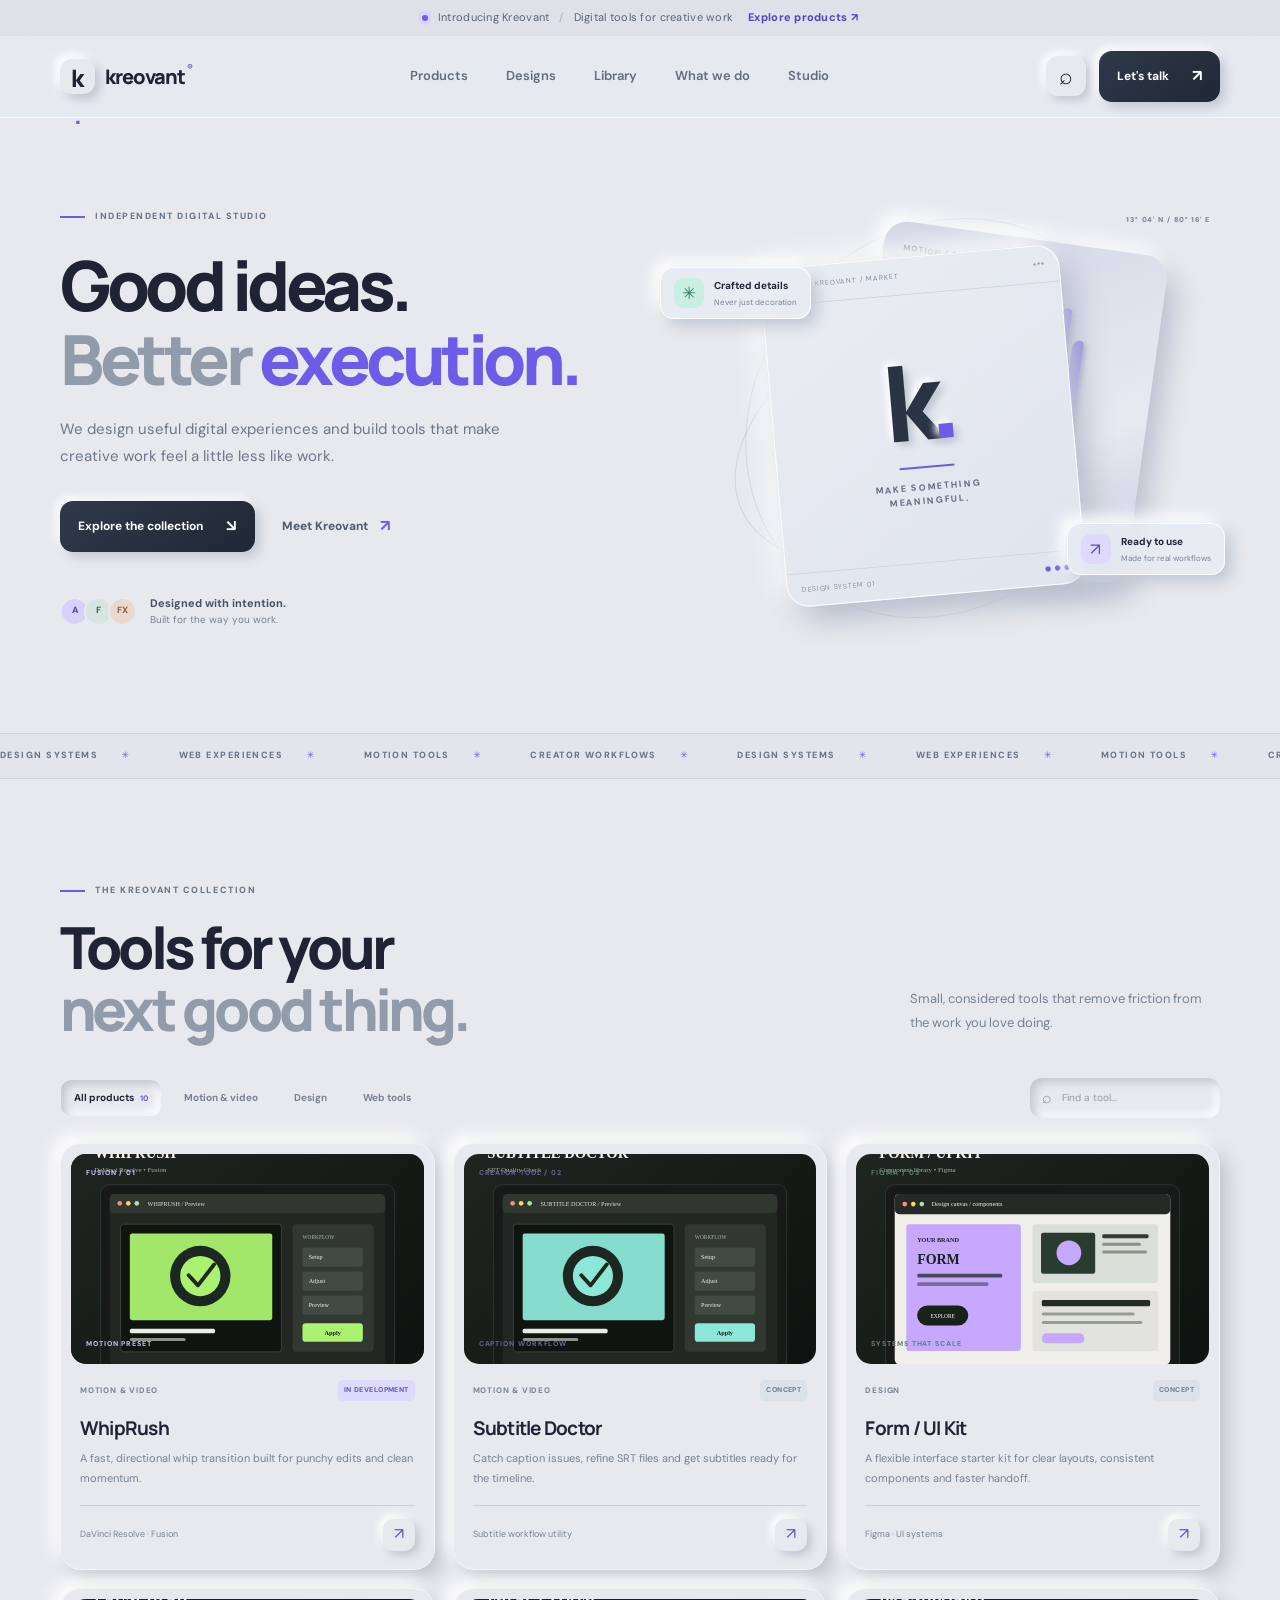
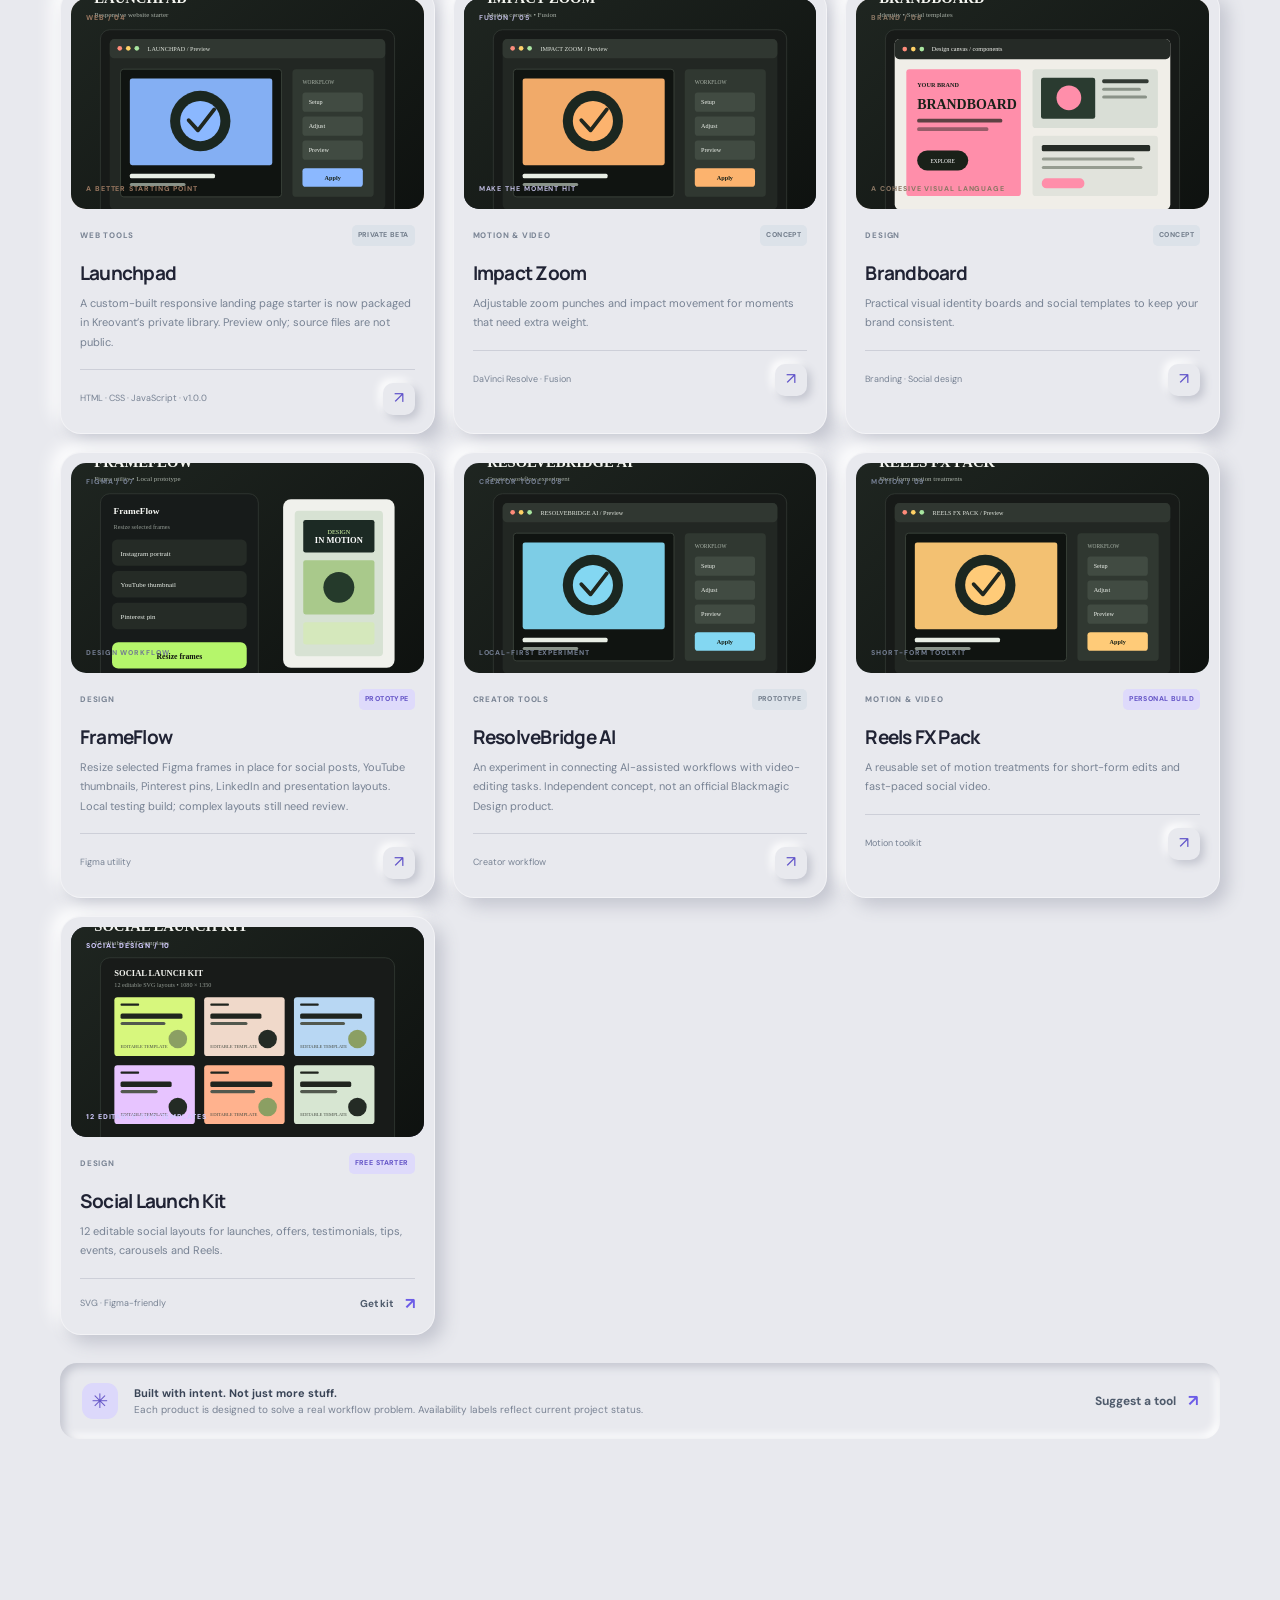
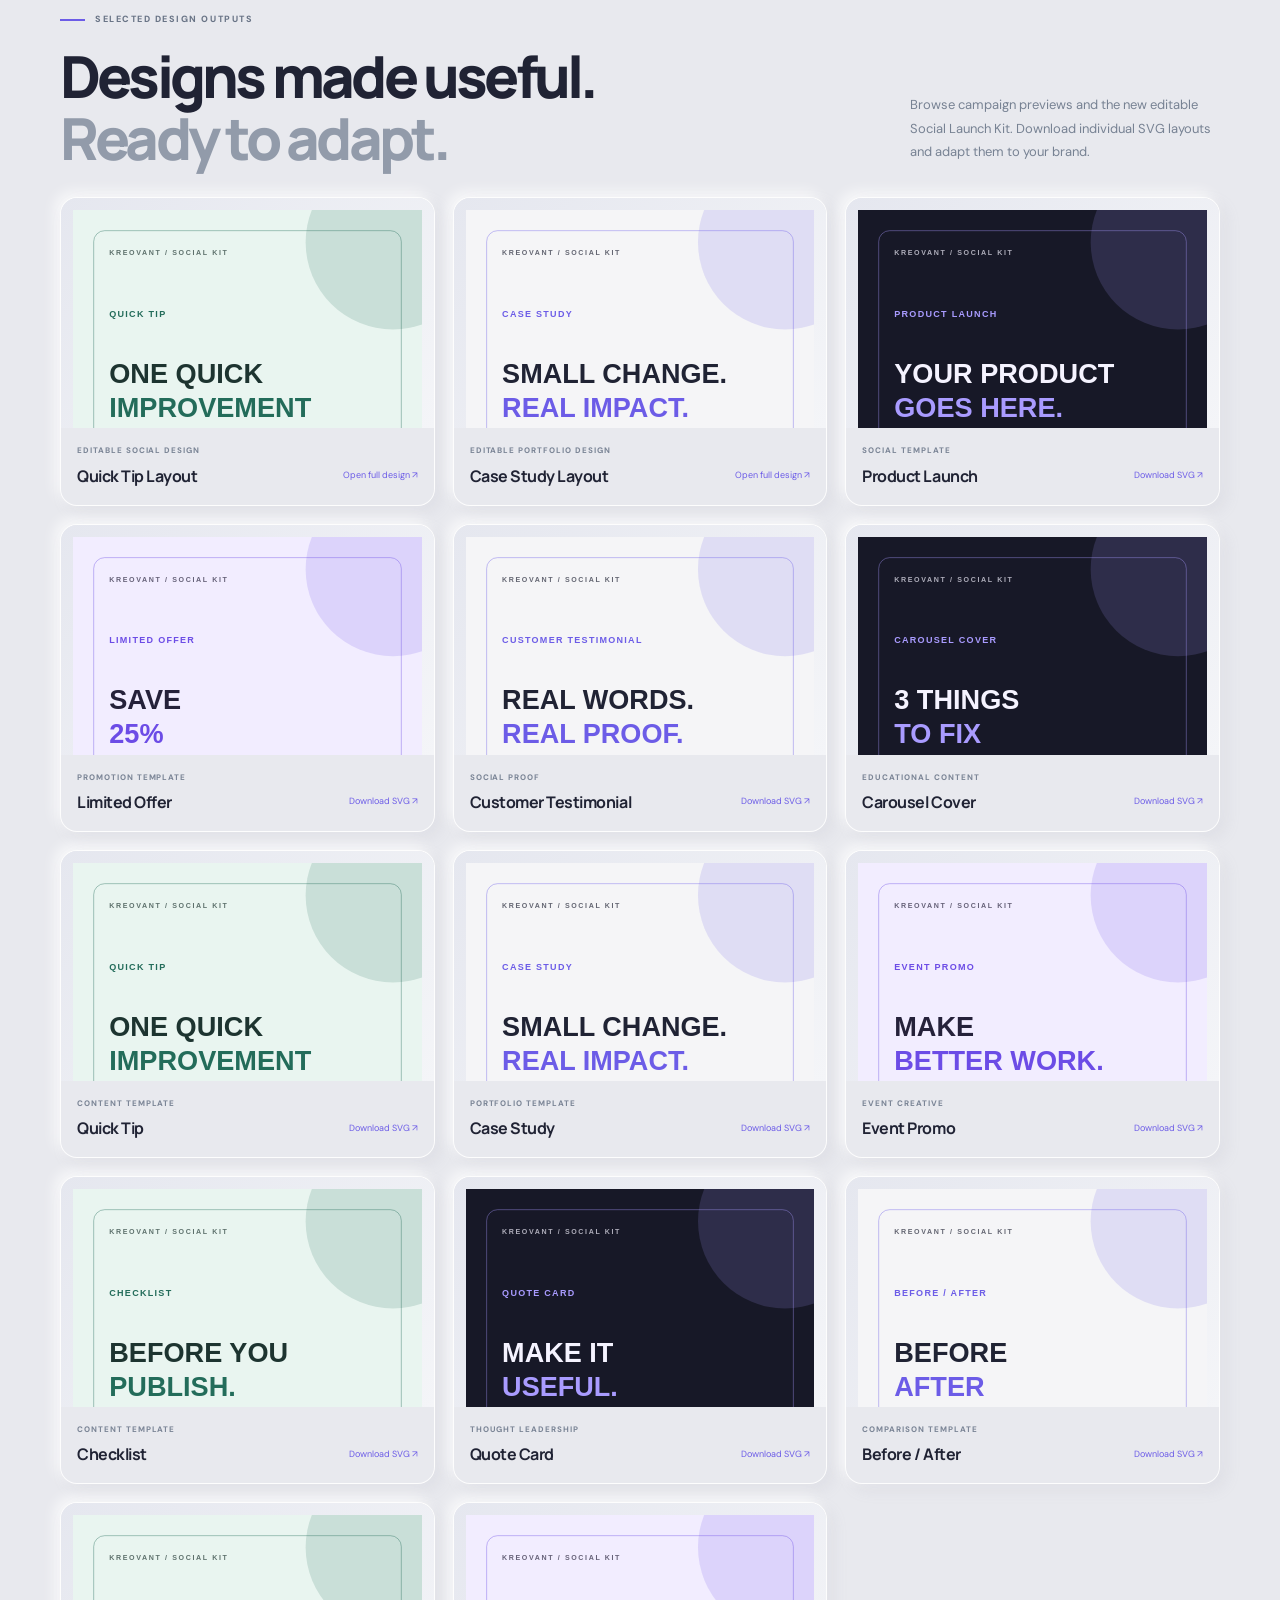
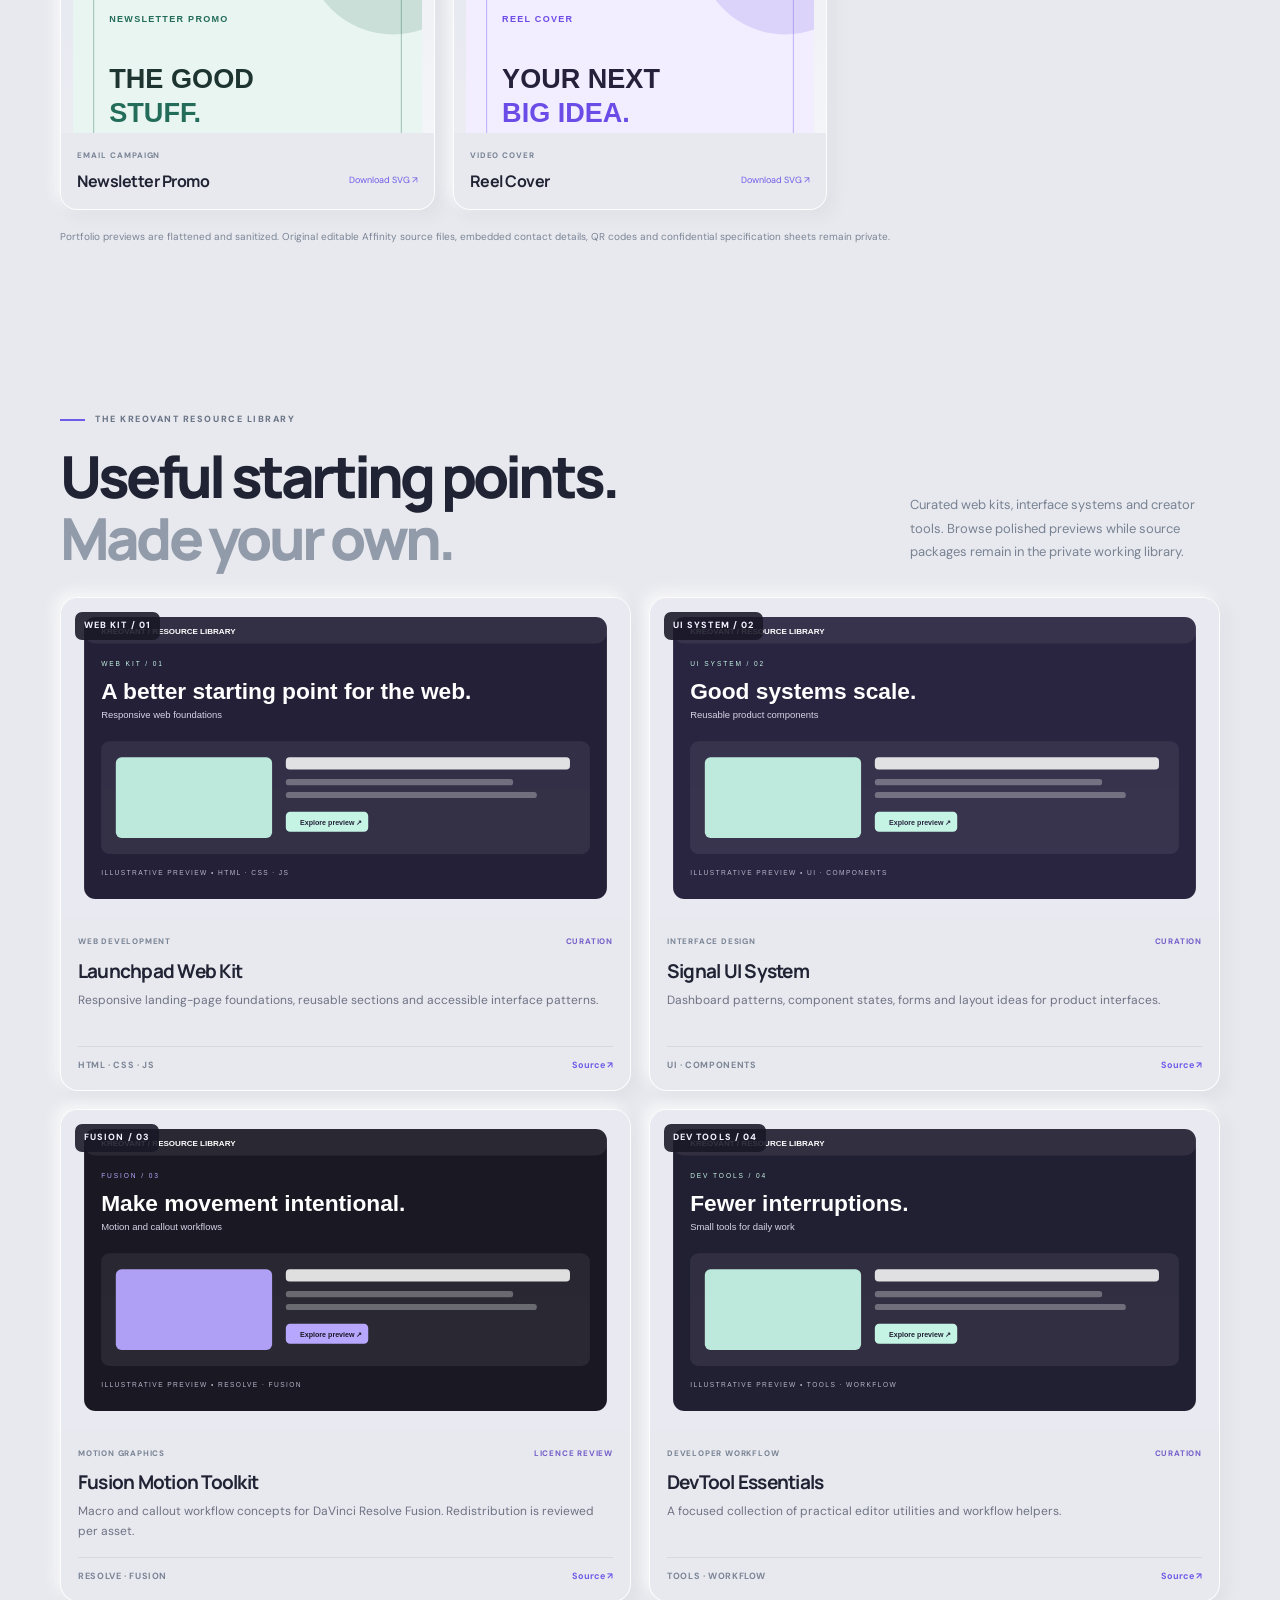
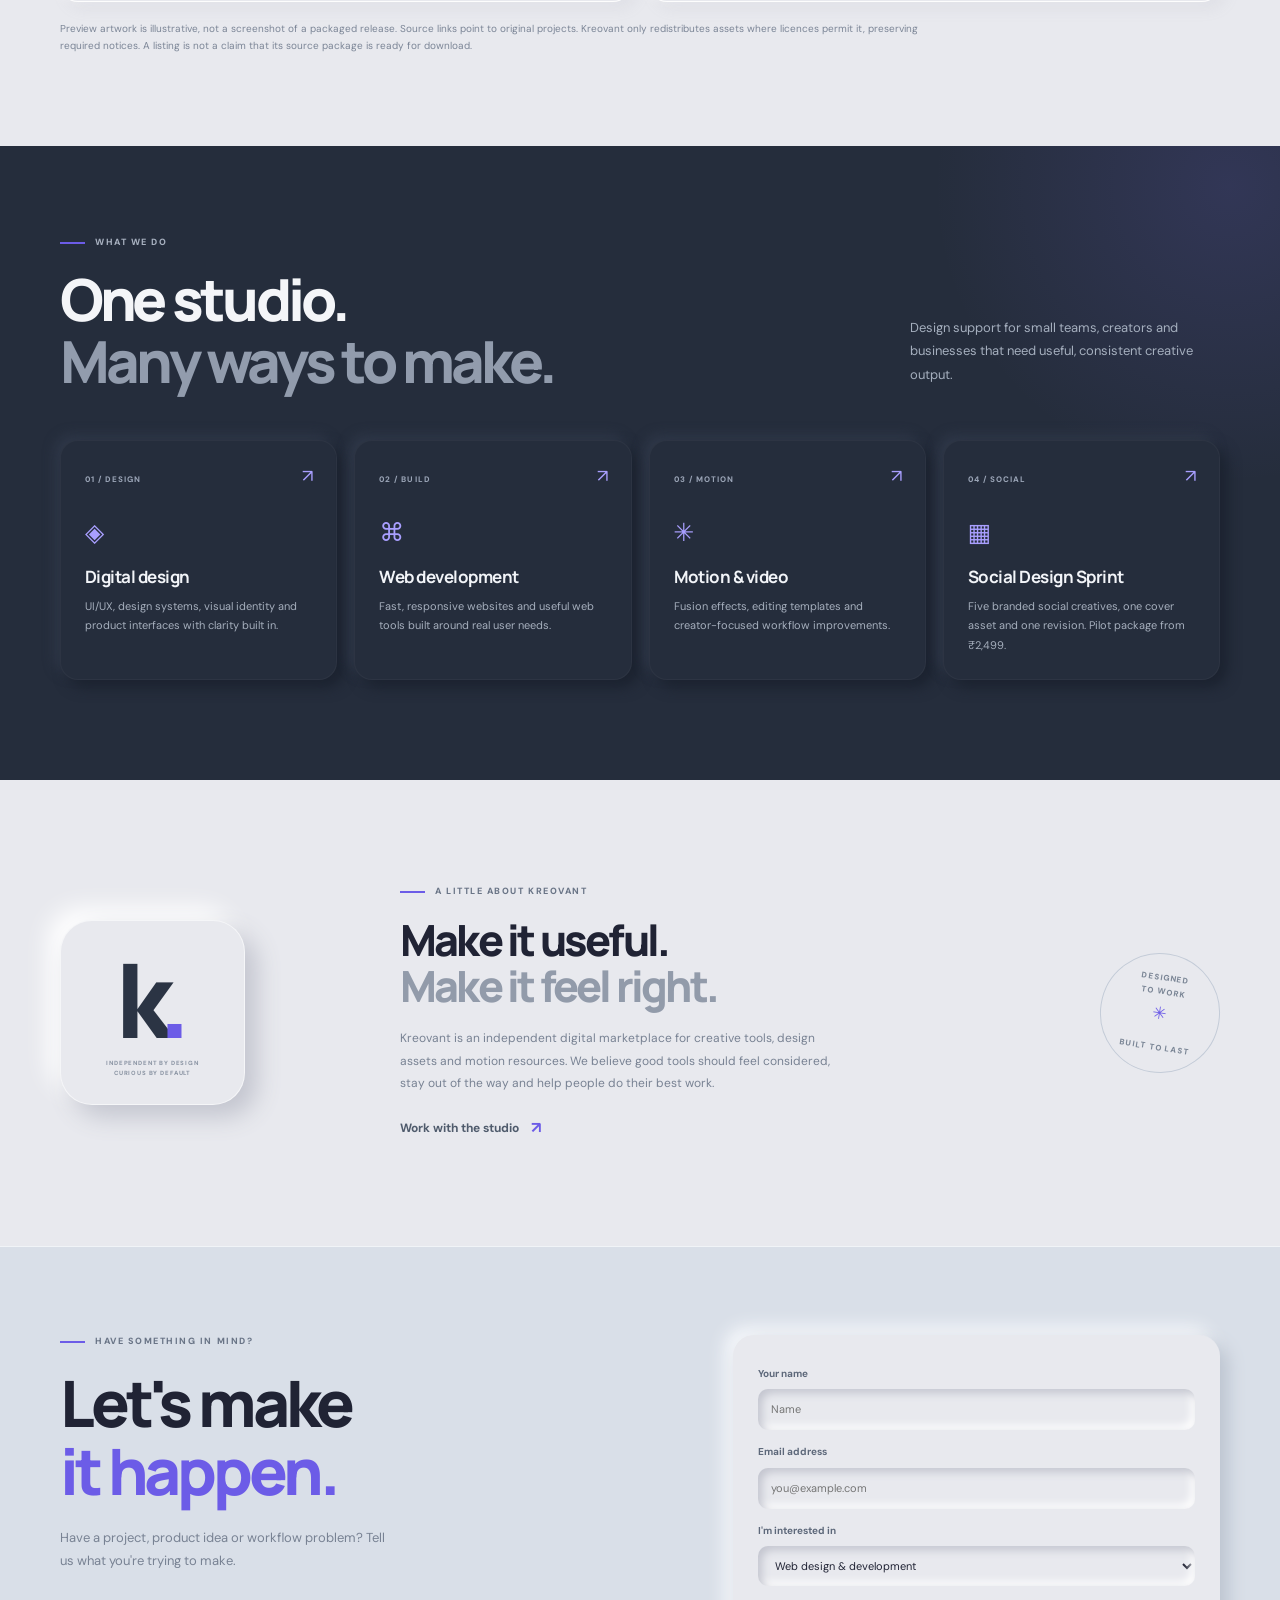
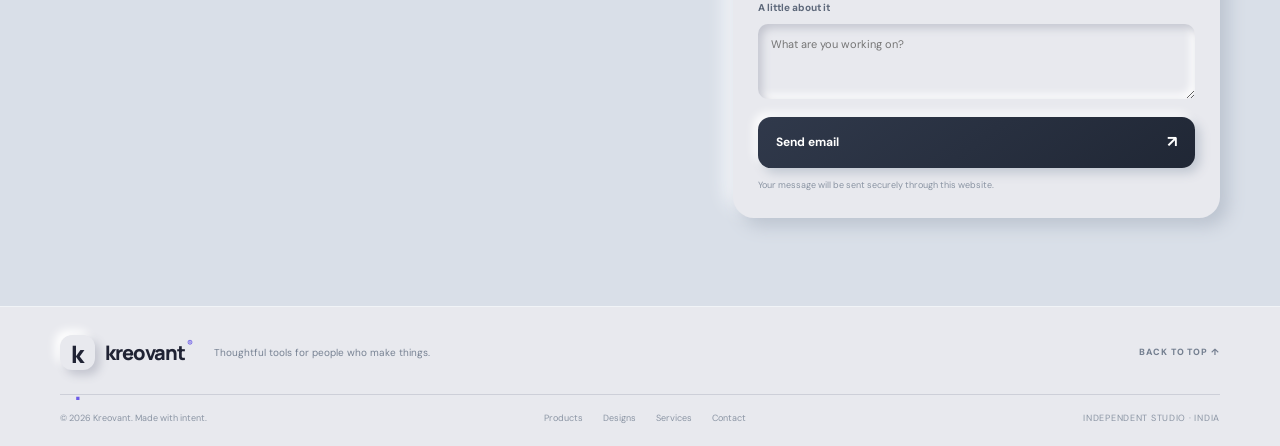
==== commit 73b67bc0: "Update Launchpad listing to private beta" ====
--- a/index.html
+++ b/index.html
@@ -64,7 +64,7 @@
     <article class="product-card" data-category="motion" data-search="whiprush fusion davinci resolve transition motion"><div class="product-visual visual-whip"><img class="product-artwork" src="assets/previews/whiprush-preview.svg" alt="Product interface preview" loading="lazy" decoding="async"><span class="visual-tag">FUSION / 01</span><span class="visual-foot">MOTION PRESET</span></div><div class="product-info"><div class="product-meta"><span class="product-category">MOTION & VIDEO</span><span class="status status-soon">IN DEVELOPMENT</span></div><h3>WhipRush</h3><p>A fast, directional whip transition built for punchy edits and clean momentum.</p><div class="product-bottom"><span class="product-type">DaVinci Resolve · Fusion</span><a href="#contact" class="round-arrow" aria-label="Ask about WhipRush">↗</a></div></div></article>
     <article class="product-card" data-category="motion" data-search="subtitle doctor captions subtitle quality control srt"><div class="product-visual visual-subtitle"><img class="product-artwork" src="assets/previews/subtitle-doctor-preview.svg" alt="" loading="lazy" decoding="async"><span class="visual-tag">CREATOR TOOL / 02</span><span class="visual-foot">CAPTION WORKFLOW</span></div><div class="product-info"><div class="product-meta"><span class="product-category">MOTION & VIDEO</span><span class="status status-concept">CONCEPT</span></div><h3>Subtitle Doctor</h3><p>Catch caption issues, refine SRT files and get subtitles ready for the timeline.</p><div class="product-bottom"><span class="product-type">Subtitle workflow utility</span><a href="#contact" class="round-arrow" aria-label="Ask about Subtitle Doctor">↗</a></div></div></article>
     <article class="product-card" data-category="design" data-search="form ui kit figma design system components"><div class="product-visual visual-form"><img class="product-artwork" src="assets/previews/form-ui-kit-preview.svg" alt="" loading="lazy" decoding="async"><span class="visual-tag">FIGMA / 03</span><span class="visual-foot">SYSTEMS THAT SCALE</span></div><div class="product-info"><div class="product-meta"><span class="product-category">DESIGN</span><span class="status status-concept">CONCEPT</span></div><h3>Form / UI Kit</h3><p>A flexible interface starter kit for clear layouts, consistent components and faster handoff.</p><div class="product-bottom"><span class="product-type">Figma · UI systems</span><a href="#contact" class="round-arrow" aria-label="Ask about Form UI Kit">↗</a></div></div></article>
-    <article class="product-card" data-category="web" data-search="launchpad web starter responsive website landing page"><div class="product-visual visual-web"><img class="product-artwork" src="assets/previews/launchpad-preview.svg" alt="" loading="lazy" decoding="async"><span class="visual-tag">WEB / 04</span><span class="visual-foot">A BETTER STARTING POINT</span></div><div class="product-info"><div class="product-meta"><span class="product-category">WEB TOOLS</span><span class="status status-concept">CONCEPT</span></div><h3>Launchpad</h3><p>A responsive, accessible website foundation for launches, portfolios and small businesses.</p><div class="product-bottom"><span class="product-type">HTML · CSS · JavaScript</span><a href="#contact" class="round-arrow" aria-label="Ask about Launchpad">↗</a></div></div></article>
+    <article class="product-card" data-category="web" data-search="launchpad web starter responsive website landing page"><div class="product-visual visual-web"><img class="product-artwork" src="assets/previews/launchpad-preview.svg" alt="" loading="lazy" decoding="async"><span class="visual-tag">WEB / 04</span><span class="visual-foot">A BETTER STARTING POINT</span></div><div class="product-info"><div class="product-meta"><span class="product-category">WEB TOOLS</span><span class="status status-concept">PRIVATE BETA</span></div><h3>Launchpad</h3><p>A custom-built responsive landing page starter is now packaged in Kreovant’s private library. Preview only; source files are not public.</p><div class="product-bottom"><span class="product-type">HTML · CSS · JavaScript · v1.0.0</span><a href="#contact" class="round-arrow" aria-label="Ask about Launchpad">↗</a></div></div></article>
     <article class="product-card" data-category="motion" data-search="impact zoom resolve fusion zoom blur motion graphics"><div class="product-visual visual-impact"><img class="product-artwork" src="assets/previews/impact-zoom-preview.svg" alt="" loading="lazy" decoding="async"><span class="visual-tag">FUSION / 05</span><span class="visual-foot">MAKE THE MOMENT HIT</span></div><div class="product-info"><div class="product-meta"><span class="product-category">MOTION & VIDEO</span><span class="status status-concept">CONCEPT</span></div><h3>Impact Zoom</h3><p>Adjustable zoom punches and impact movement for moments that need extra weight.</p><div class="product-bottom"><span class="product-type">DaVinci Resolve · Fusion</span><a href="#contact" class="round-arrow" aria-label="Ask about Impact Zoom">↗</a></div></div></article>
     <article class="product-card" data-category="design" data-search="brandboard branding social media templates graphic design"><div class="product-visual visual-brand"><img class="product-artwork" src="assets/previews/brandboard-preview.svg" alt="" loading="lazy" decoding="async"><span class="visual-tag">BRAND / 06</span><span class="visual-foot">A COHESIVE VISUAL LANGUAGE</span></div><div class="product-info"><div class="product-meta"><span class="product-category">DESIGN</span><span class="status status-concept">CONCEPT</span></div><h3>Brandboard</h3><p>Practical visual identity boards and social templates to keep your brand consistent.</p><div class="product-bottom"><span class="product-type">Branding · Social design</span><a href="#contact" class="round-arrow" aria-label="Ask about Brandboard">↗</a></div></div></article>
     <article class="product-card" data-category="design" data-search="frameflow figma frame resizing design workflow"><div class="product-visual visual-frameflow"><img class="product-artwork" src="assets/previews/frameflow-preview.svg" alt="" loading="lazy" decoding="async"><span class="visual-tag">FIGMA / 07</span><span class="visual-foot">DESIGN WORKFLOW</span></div><div class="product-info"><div class="product-meta"><span class="product-category">DESIGN</span><span class="status status-soon">PROTOTYPE</span></div><h3>FrameFlow</h3><p>Resize selected Figma frames in place for social posts, YouTube thumbnails, Pinterest pins, LinkedIn and presentation layouts. Local testing build; complex layouts still need review.</p><div class="product-bottom"><span class="product-type">Figma utility</span><a href="#contact" class="round-arrow" aria-label="Ask about FrameFlow beta">↗</a></div></div></article>
